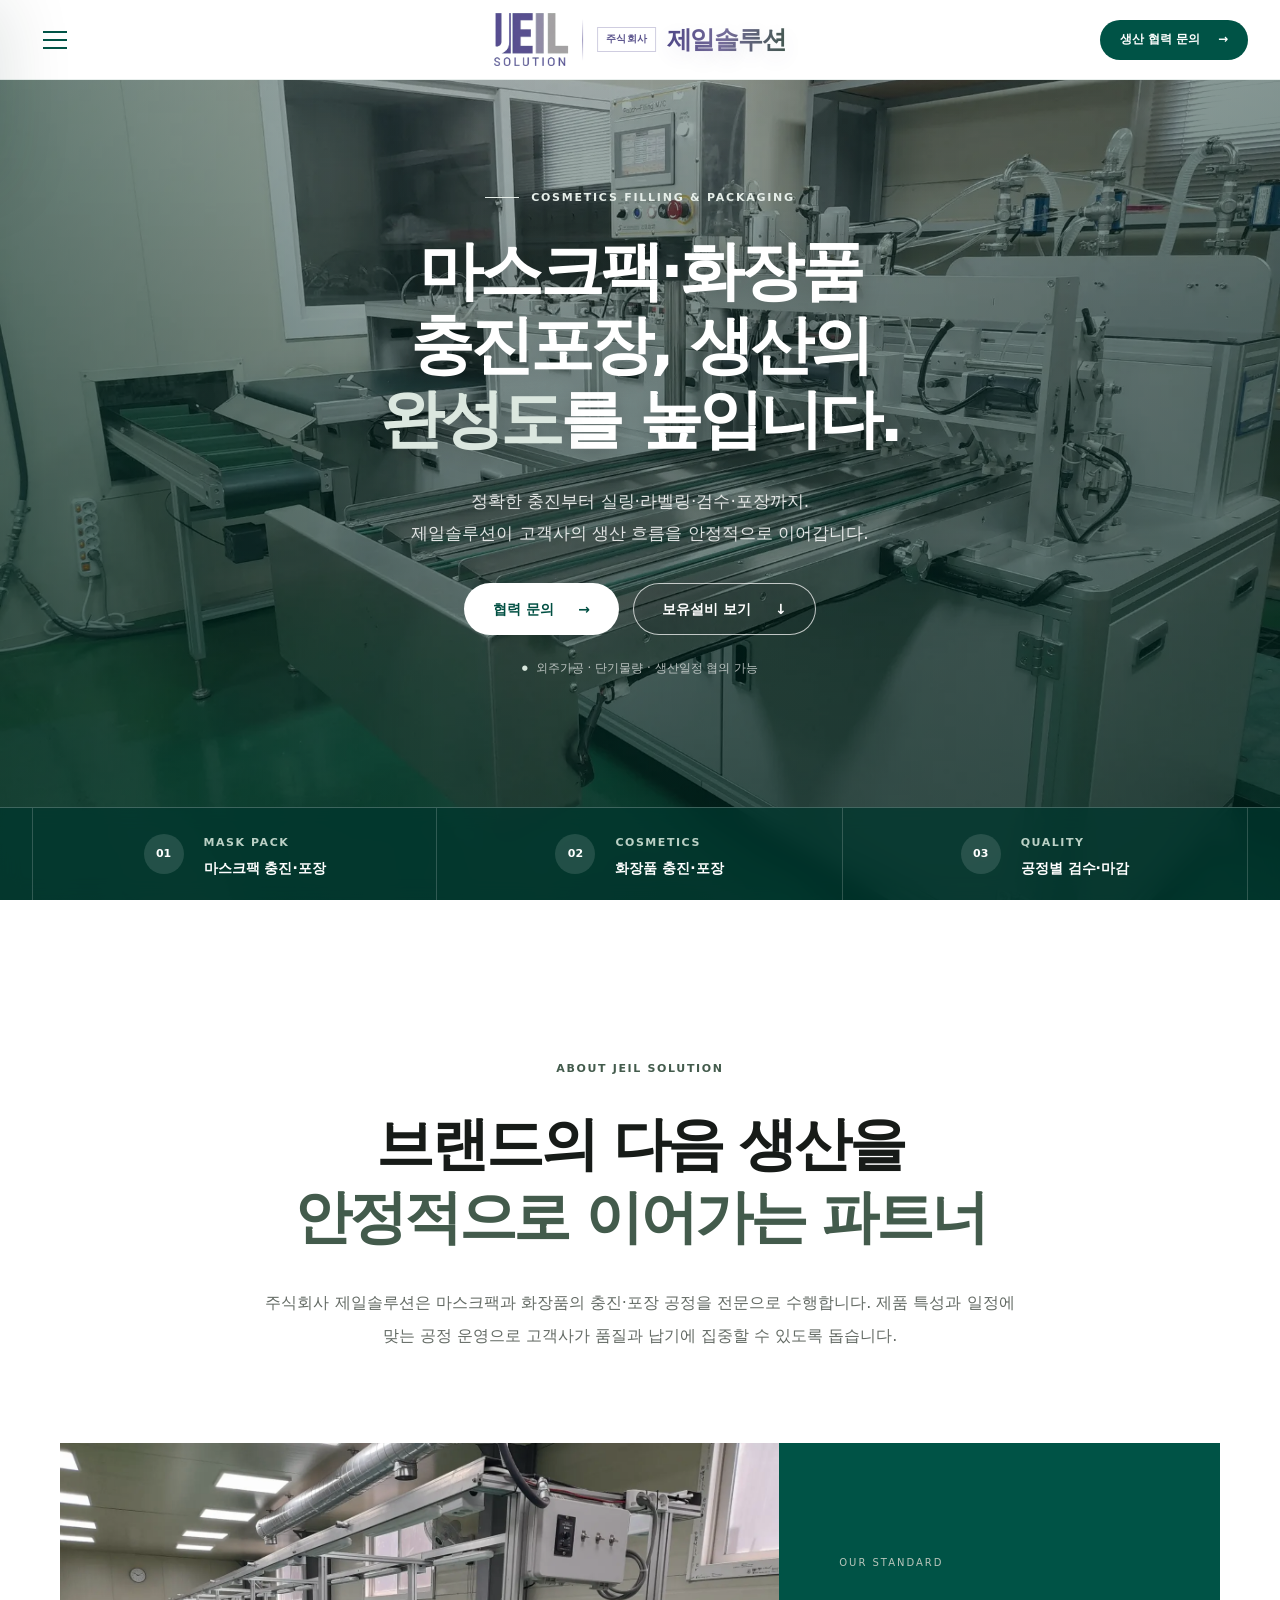
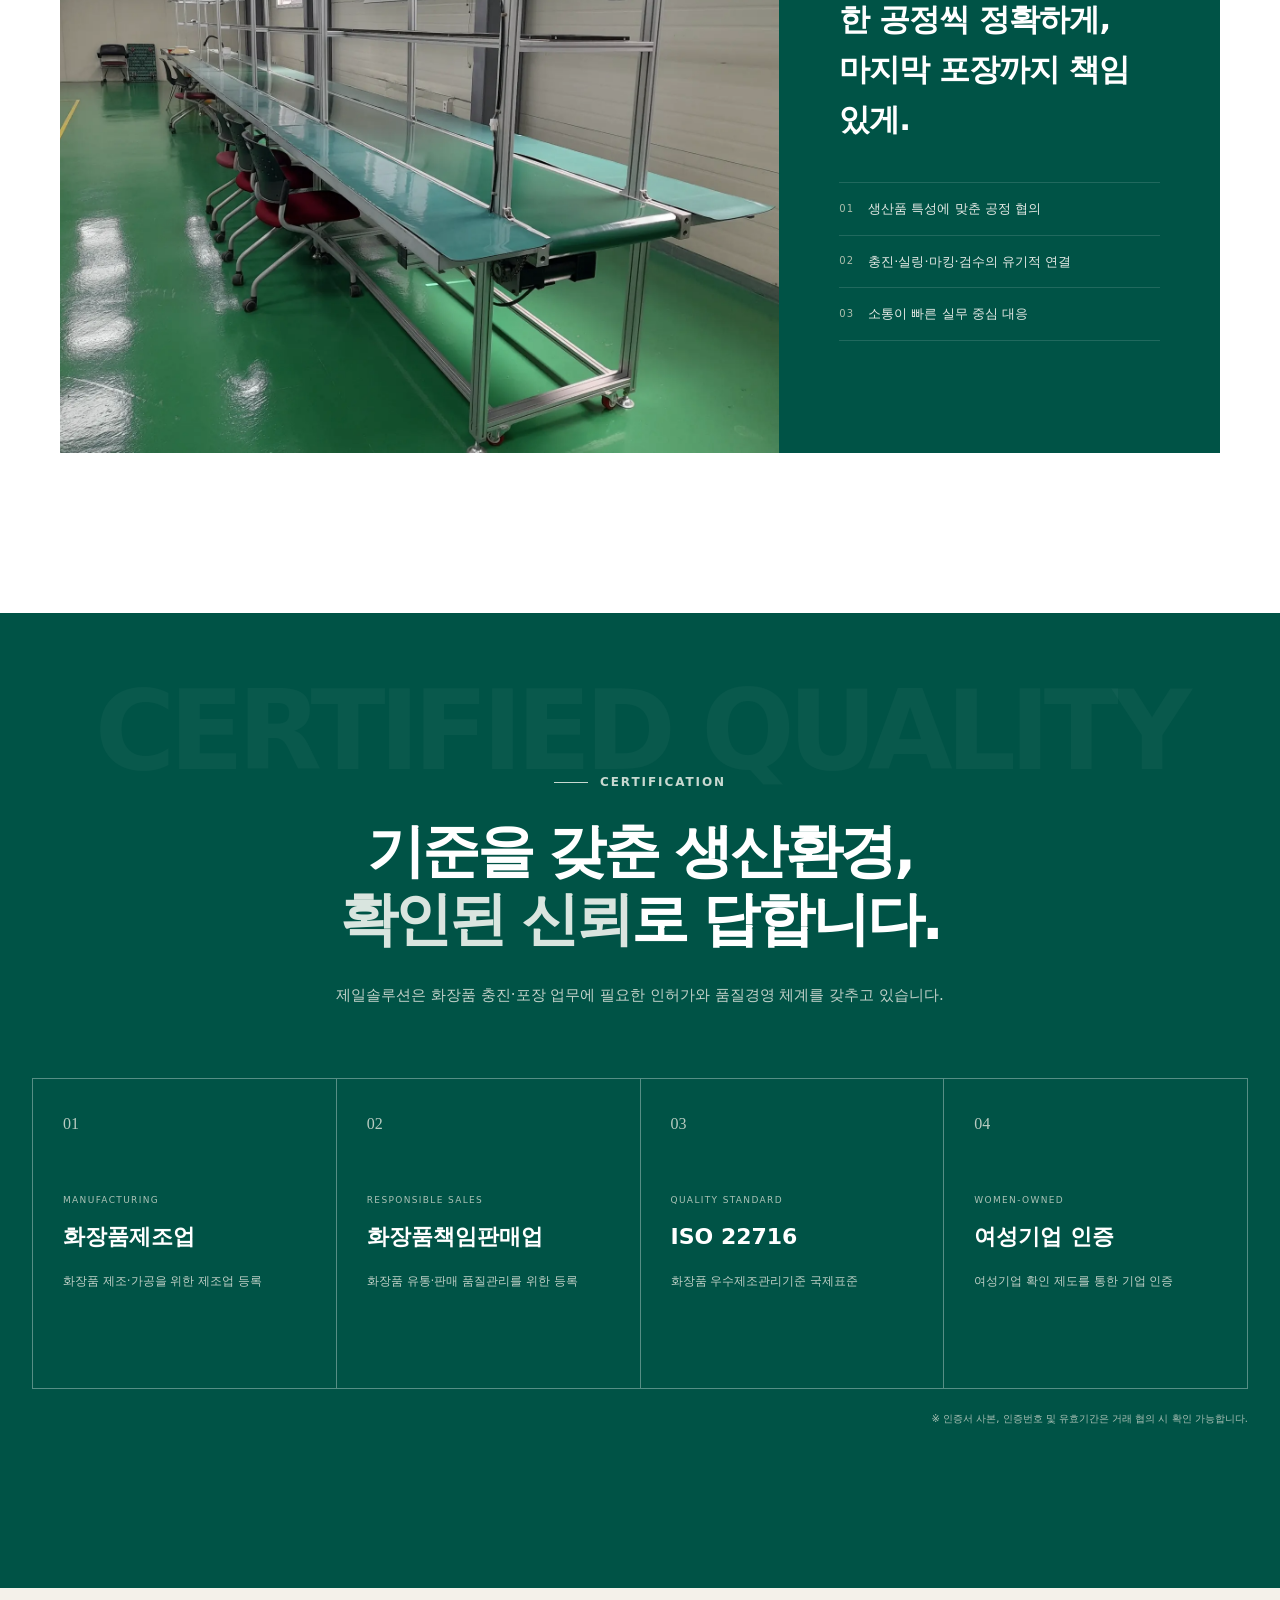
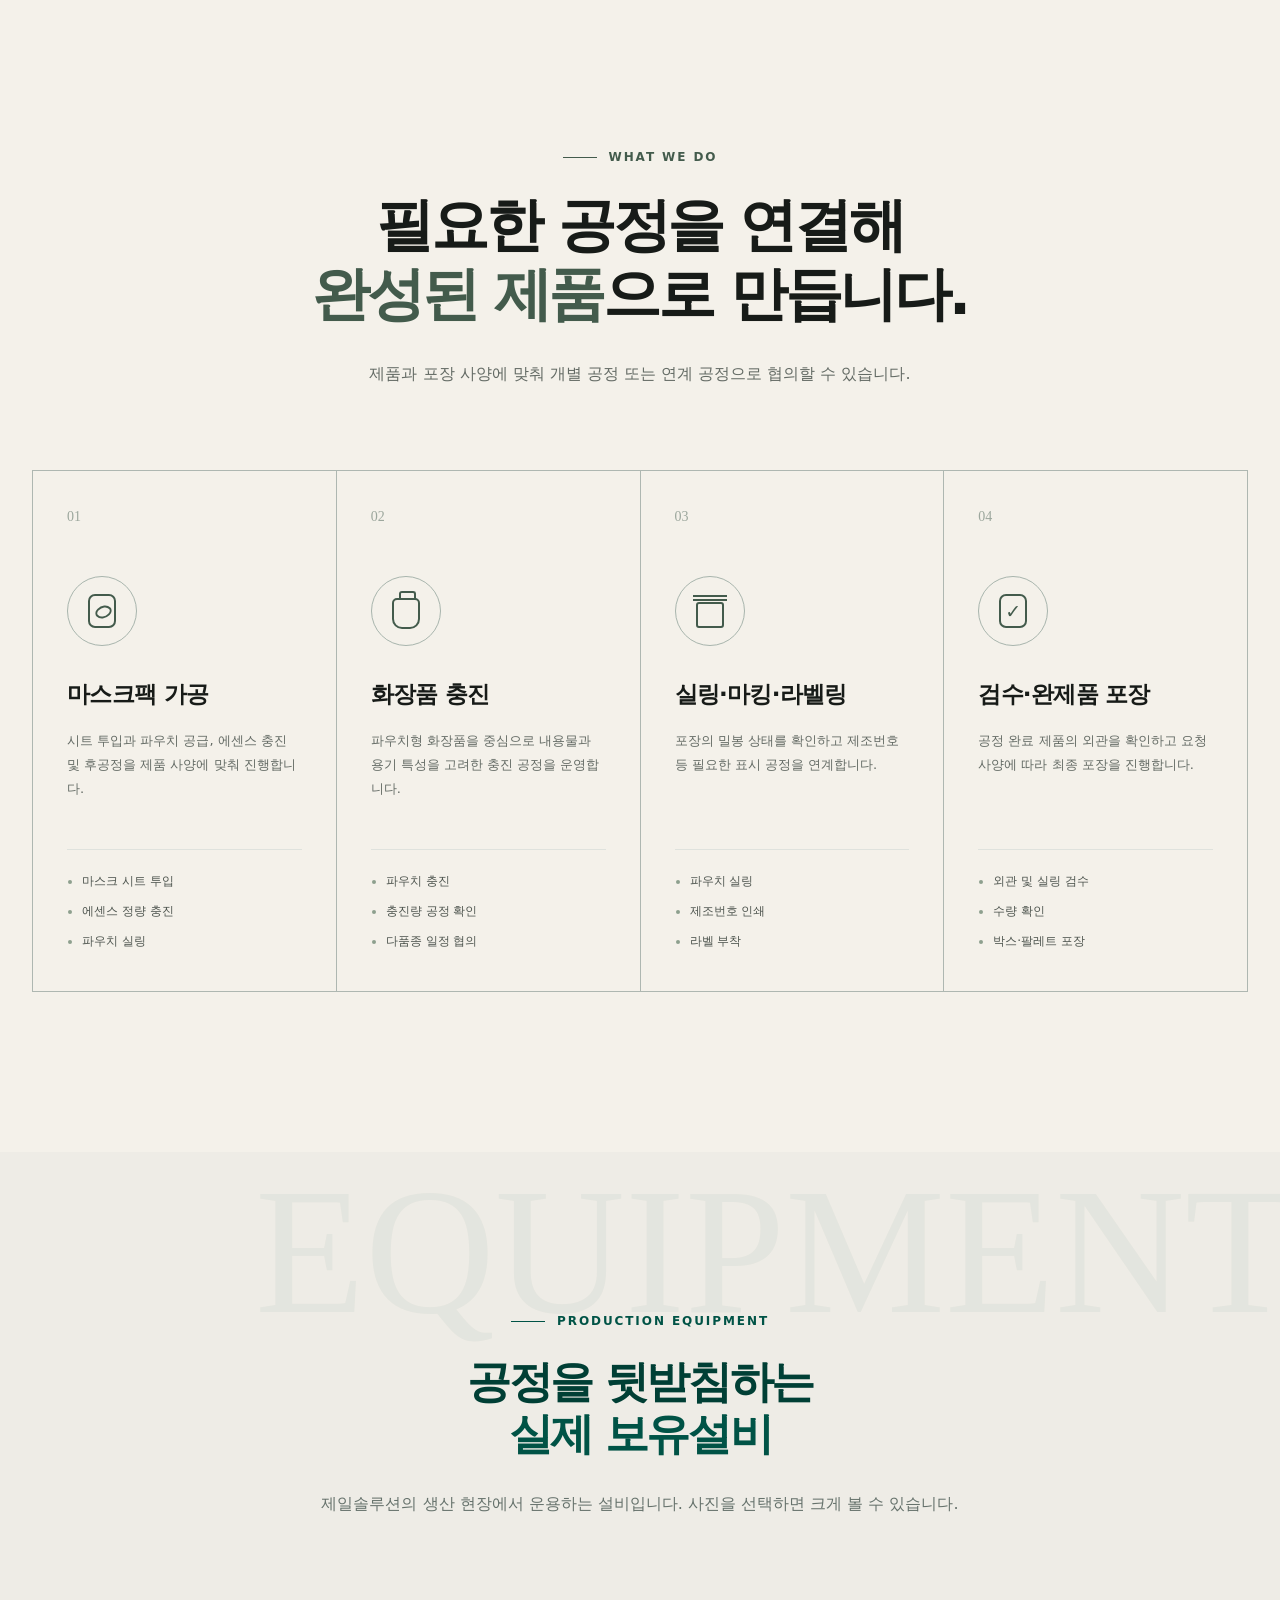
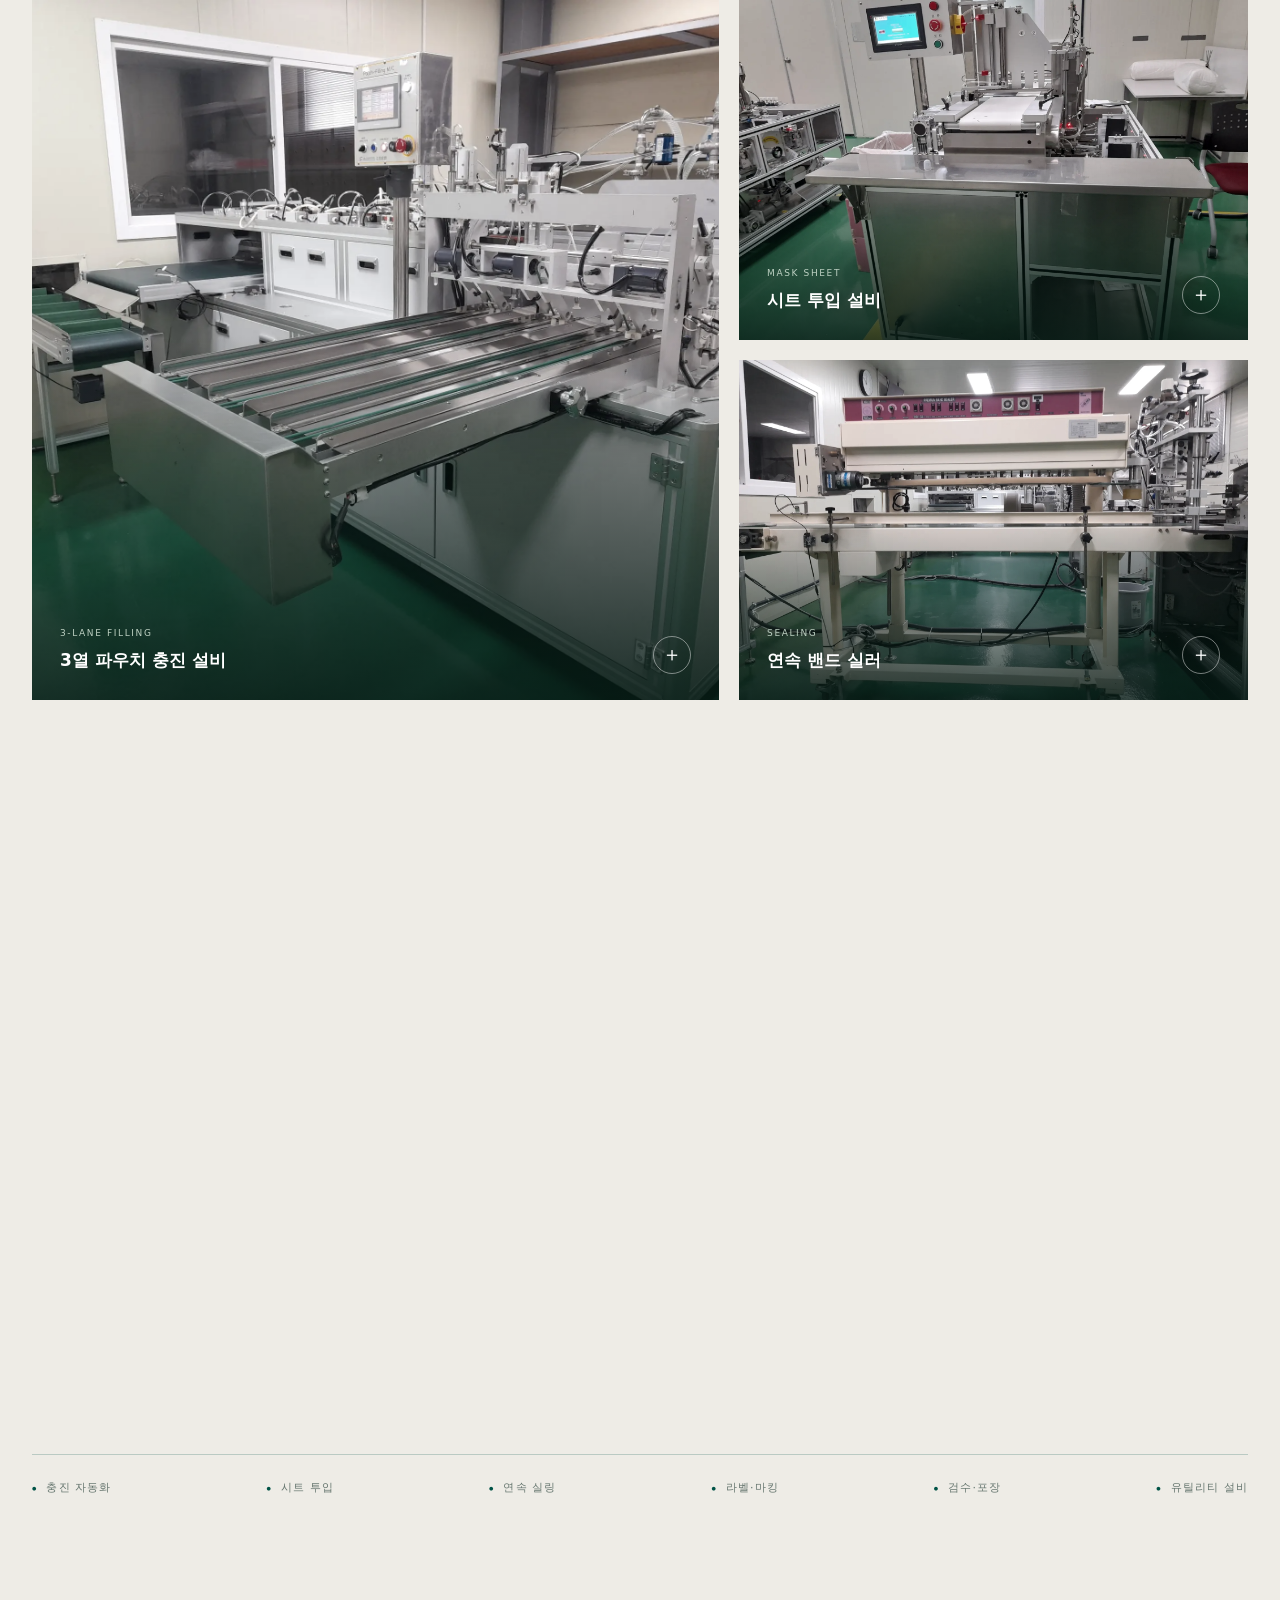
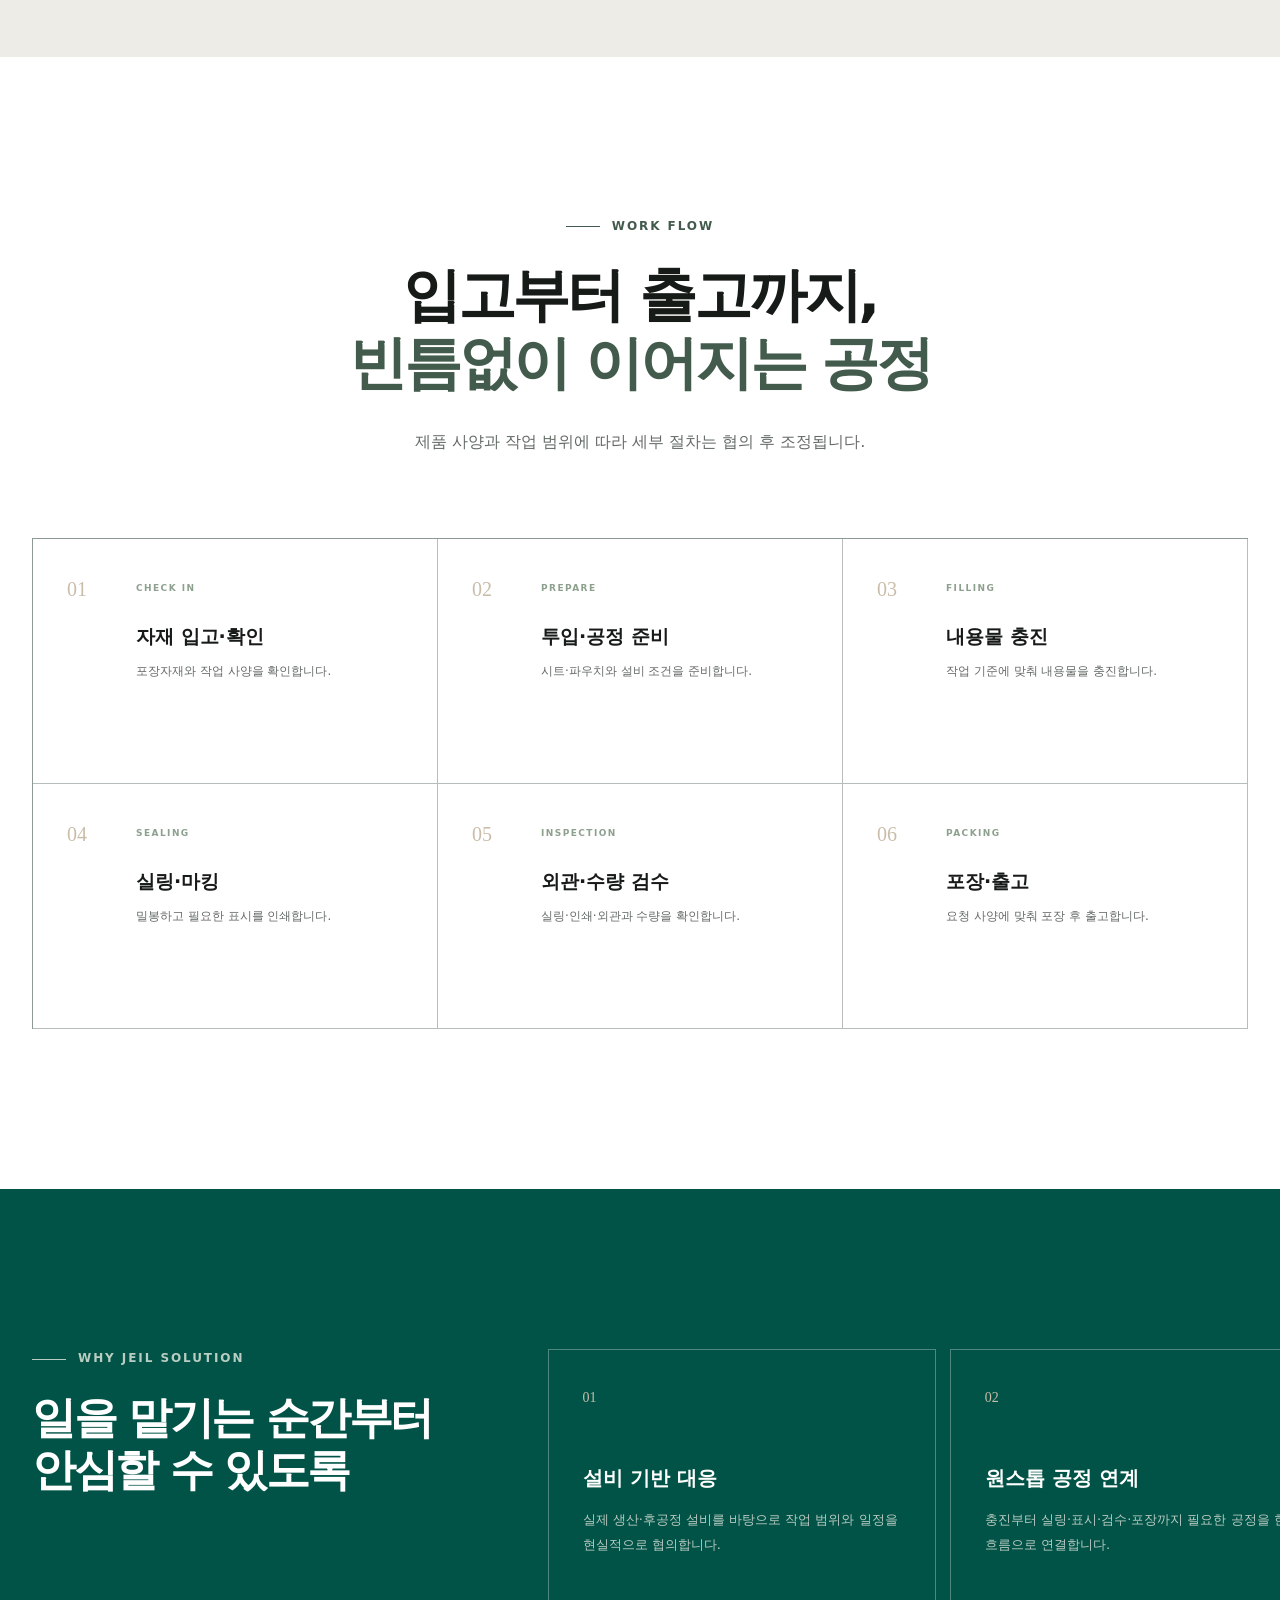
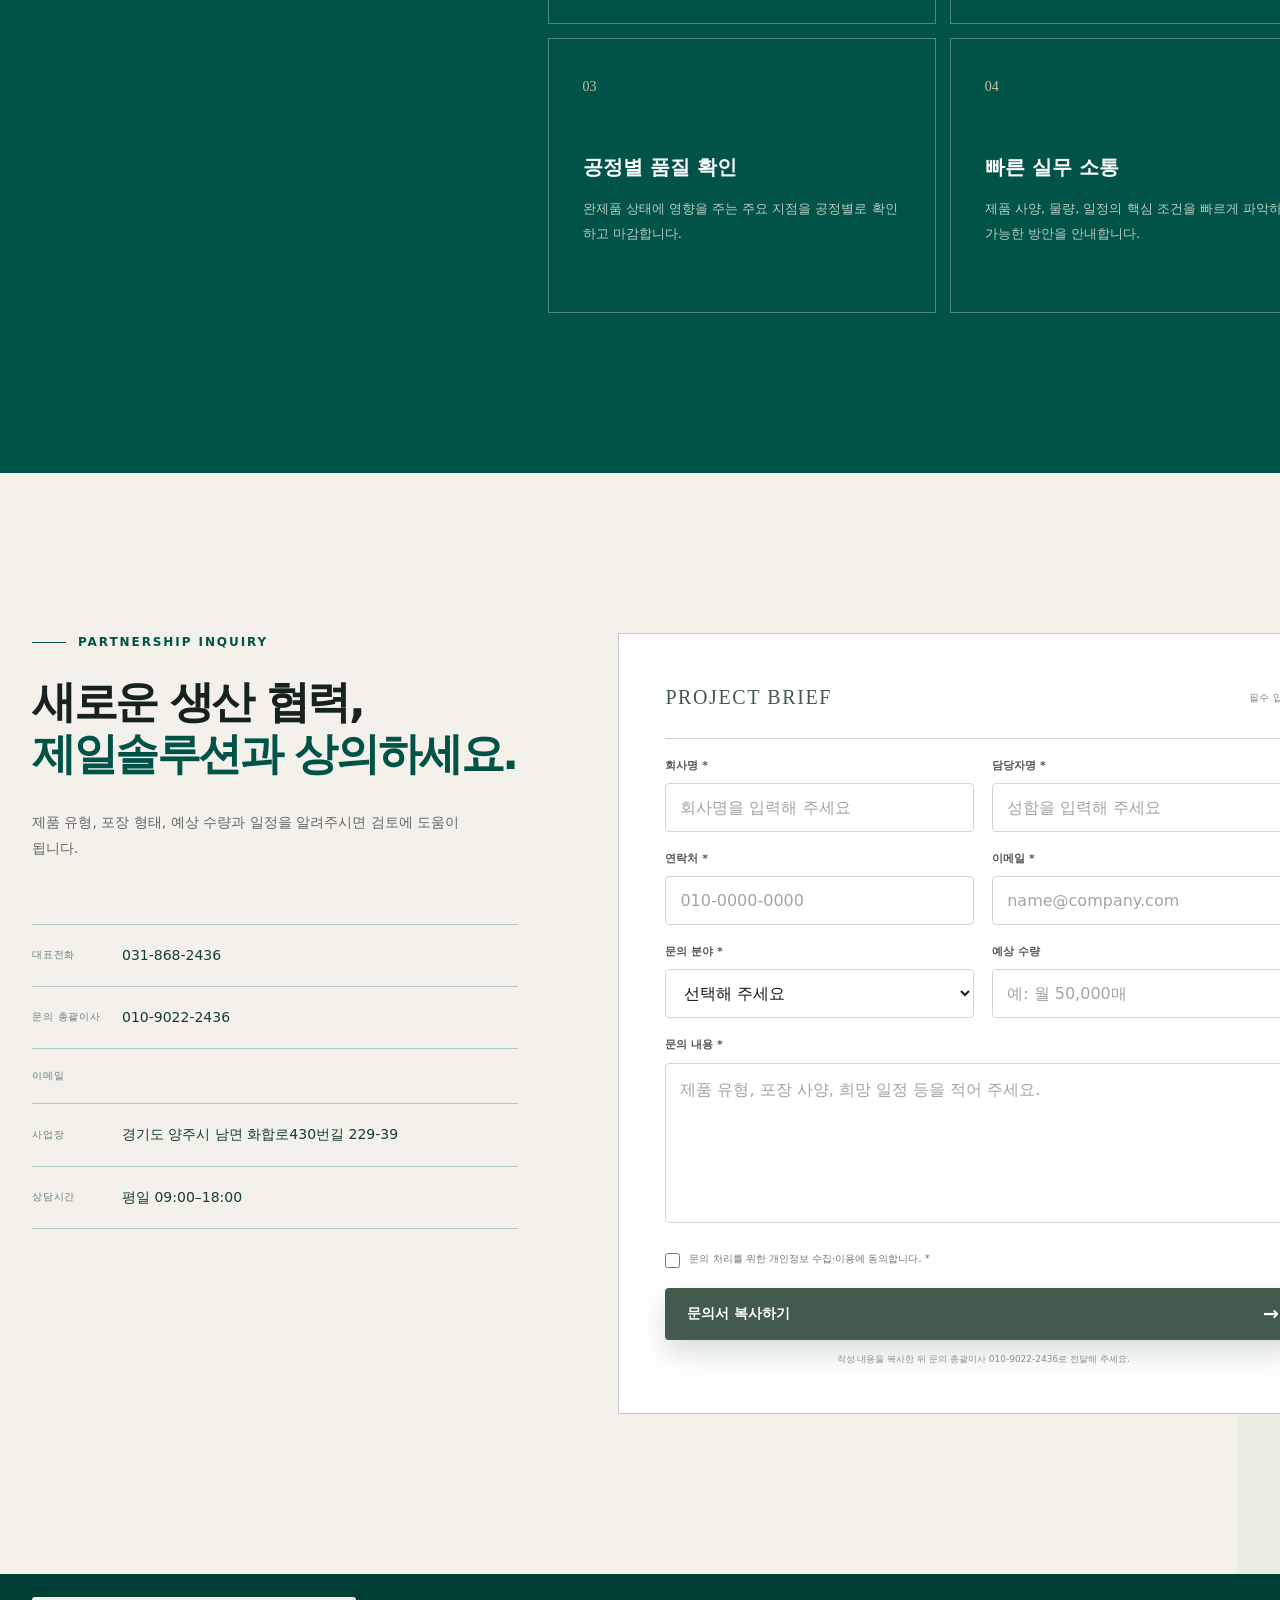
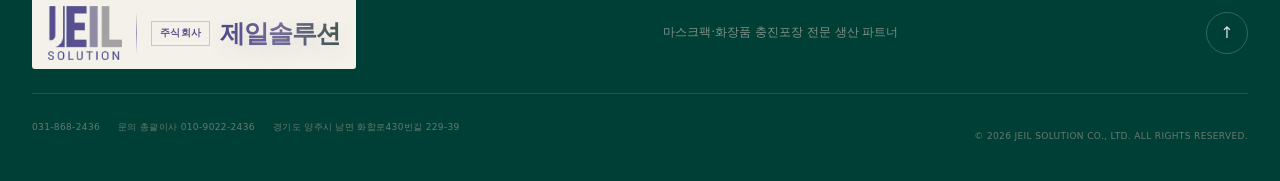
==== index.html @ 93a7a54a "Add files via upload" ====
<!DOCTYPE html>
<html lang="ko">
<head>
  <meta charset="utf-8">
  <meta name="description" content="주식회사 제일솔루션은 마스크팩 및 화장품 충진·실링·라벨링·검수·포장 공정을 전문으로 수행합니다.">
  <meta name="theme-color" content="#435b4c">
  <meta property="og:type" content="website">
  <meta property="og:title" content="주식회사 제일솔루션 | 마스크팩·화장품 충진포장">
  <meta property="og:description" content="정확한 충진부터 실링·라벨링·검수·포장까지. 생산의 완성도를 높이는 파트너.">
  <meta property="og:image" content="hero.webp">
  <link rel="icon" href="favicon.svg" type="image/svg+xml">
  <link rel="stylesheet" href="styles.css">
  <title>주식회사 제일솔루션 | 마스크팩·화장품 충진포장</title>
</head>
<body>
  <a class="skip-link" href="#main">본문 바로가기</a>

  <header class="site-header" id="top">
    <div class="header-inner shell">
      <button class="menu-toggle" type="button" aria-expanded="false" aria-controls="primary-nav">
        <span></span><span></span><span></span>
        <span class="sr-only">메뉴 열기</span>
      </button>
      <a class="brand" href="#top" aria-label="제일솔루션 홈">
        <img class="brand-logo" src="brand-logo-web.png" width="778" height="569" alt="JEIL SOLUTION">
        <span class="brand-divider" aria-hidden="true"></span>
        <span class="brand-company">
          <span class="brand-company-prefix">주식회사</span>
          <strong>제일솔루션</strong>
        </span>
      </a>

      <nav class="primary-nav" id="primary-nav" aria-label="주요 메뉴">
        <a href="#about">회사소개</a>
        <a href="#services">사업분야</a>
        <a href="#certifications">인증현황</a>
        <a href="#equipment">보유설비</a>
        <a href="#process">생산공정</a>
        <a href="#contact" class="nav-cta">협력 문의 <span aria-hidden="true">↗</span></a>
      </nav>
      <a class="header-cta" href="#contact">생산 협력 문의 <span aria-hidden="true">→</span></a>
    </div>
  </header>

  <main id="main">
    <section class="hero" aria-labelledby="hero-title">
      <div class="hero-grid shell">
        <div class="hero-copy reveal">
          <p class="eyebrow"><span></span>COSMETICS FILLING &amp; PACKAGING</p>
          <h1 id="hero-title">마스크팩·화장품<br>충진포장, 생산의<br><em>완성도</em>를 높입니다.</h1>
          <p class="hero-lead">정확한 충진부터 실링·라벨링·검수·포장까지.<br class="desktop-only"> 제일솔루션이 고객사의 생산 흐름을 안정적으로 이어갑니다.</p>
          <div class="hero-actions">
            <a class="button button-primary" href="#contact">협력 문의 <span aria-hidden="true">→</span></a>
            <a class="button button-ghost" href="#equipment">보유설비 보기 <span aria-hidden="true">↓</span></a>
          </div>
          <p class="hero-note"><span aria-hidden="true">●</span> 외주가공 · 단기물량 · 생산일정 협의 가능</p>
        </div>

        <div class="hero-visual reveal reveal-delay-1">
          <div class="hero-image-wrap">
            <img src="hero.webp" width="1800" height="1125" alt="제일솔루션 화장품 충진포장 자동화 설비" fetchpriority="high">
          </div>
          <div class="hero-badge">
            <span class="badge-seal">✓</span>
            <span><strong>ONE-STOP</strong><small>PRODUCTION</small></span>
          </div>
          <div class="hero-index" aria-hidden="true">01&nbsp;&nbsp;/&nbsp;&nbsp;05</div>
        </div>
      </div>

      <div class="capability-bar">
        <div class="shell capability-grid">
          <article><span>01</span><div><strong>MASK PACK</strong><p>마스크팩 충진·포장</p></div></article>
          <article><span>02</span><div><strong>COSMETICS</strong><p>화장품 충진·포장</p></div></article>
          <article><span>03</span><div><strong>QUALITY</strong><p>공정별 검수·마감</p></div></article>
        </div>
      </div>
    </section>

    <section class="section intro" id="about" aria-labelledby="about-title">
      <div class="shell intro-grid">
        <div class="section-kicker reveal">
          <span>01</span>
          <p>ABOUT JEIL SOLUTION</p>
        </div>
        <div class="intro-copy reveal reveal-delay-1">
          <h2 id="about-title">브랜드의 다음 생산을<br><em>안정적으로 이어가는 파트너</em></h2>
          <p class="section-lead">주식회사 제일솔루션은 마스크팩과 화장품의 충진·포장 공정을 전문으로 수행합니다. 제품 특성과 일정에 맞는 공정 운영으로 고객사가 품질과 납기에 집중할 수 있도록 돕습니다.</p>
        </div>
      </div>

      <div class="shell about-showcase reveal">
        <figure class="about-photo">
          <img src="line.webp" width="1800" height="1125" alt="제일솔루션 검수 및 포장 작업라인" loading="lazy">
        </figure>
        <div class="about-panel">
          <p class="mini-label">OUR STANDARD</p>
          <h3>한 공정씩 정확하게,<br>마지막 포장까지 책임 있게.</h3>
          <ul class="check-list">
            <li><span>01</span> 생산품 특성에 맞춘 공정 협의</li>
            <li><span>02</span> 충진·실링·마킹·검수의 유기적 연결</li>
            <li><span>03</span> 소통이 빠른 실무 중심 대응</li>
          </ul>
        </div>
      </div>
    </section>

    <section class="section certifications" id="certifications" aria-labelledby="certifications-title">
      <div class="shell certification-intro reveal">
        <p class="eyebrow"><span></span>CERTIFICATION</p>
        <h2 id="certifications-title">기준을 갖춘 생산환경,<br><em>확인된 신뢰</em>로 답합니다.</h2>
        <p>제일솔루션은 화장품 충진·포장 업무에 필요한 인허가와 품질경영 체계를 갖추고 있습니다.</p>
      </div>
      <div class="shell certification-grid">
        <article class="certification-card reveal"><span>01</span><small>MANUFACTURING</small><h3>화장품제조업</h3><p>화장품 제조·가공을 위한 제조업 등록</p></article>
        <article class="certification-card reveal reveal-delay-1"><span>02</span><small>RESPONSIBLE SALES</small><h3>화장품책임판매업</h3><p>화장품 유통·판매 품질관리를 위한 등록</p></article>
        <article class="certification-card reveal reveal-delay-2"><span>03</span><small>QUALITY STANDARD</small><h3>ISO 22716</h3><p>화장품 우수제조관리기준 국제표준</p></article>
        <article class="certification-card reveal reveal-delay-3"><span>04</span><small>WOMEN-OWNED</small><h3>여성기업 인증</h3><p>여성기업 확인 제도를 통한 기업 인증</p></article>
      </div>
      <p class="shell certification-note reveal">※ 인증서 사본, 인증번호 및 유효기간은 거래 협의 시 확인 가능합니다.</p>
    </section>

    <section class="section services" id="services" aria-labelledby="services-title">
      <div class="shell">
        <div class="section-head reveal">
          <div>
            <p class="eyebrow"><span></span>WHAT WE DO</p>
            <h2 id="services-title">필요한 공정을 연결해<br><em>완성된 제품</em>으로 만듭니다.</h2>
          </div>
          <p>제품과 포장 사양에 맞춰 개별 공정 또는 연계 공정으로 협의할 수 있습니다.</p>
        </div>

        <div class="service-grid">
          <article class="service-card reveal">
            <div class="card-number">01</div>
            <div class="service-icon" aria-hidden="true"><span class="drop"></span></div>
            <h3>마스크팩 가공</h3>
            <p>시트 투입과 파우치 공급, 에센스 충진 및 후공정을 제품 사양에 맞춰 진행합니다.</p>
            <ul><li>마스크 시트 투입</li><li>에센스 정량 충진</li><li>파우치 실링</li></ul>
          </article>
          <article class="service-card reveal reveal-delay-1">
            <div class="card-number">02</div>
            <div class="service-icon" aria-hidden="true"><span class="bottle"></span></div>
            <h3>화장품 충진</h3>
            <p>파우치형 화장품을 중심으로 내용물과 용기 특성을 고려한 충진 공정을 운영합니다.</p>
            <ul><li>파우치 충진</li><li>충진량 공정 확인</li><li>다품종 일정 협의</li></ul>
          </article>
          <article class="service-card reveal reveal-delay-2">
            <div class="card-number">03</div>
            <div class="service-icon" aria-hidden="true"><span class="seal"></span></div>
            <h3>실링·마킹·라벨링</h3>
            <p>포장의 밀봉 상태를 확인하고 제조번호 등 필요한 표시 공정을 연계합니다.</p>
            <ul><li>파우치 실링</li><li>제조번호 인쇄</li><li>라벨 부착</li></ul>
          </article>
          <article class="service-card reveal reveal-delay-3">
            <div class="card-number">04</div>
            <div class="service-icon" aria-hidden="true"><span class="check"></span></div>
            <h3>검수·완제품 포장</h3>
            <p>공정 완료 제품의 외관을 확인하고 요청 사양에 따라 최종 포장을 진행합니다.</p>
            <ul><li>외관 및 실링 검수</li><li>수량 확인</li><li>박스·팔레트 포장</li></ul>
          </article>
        </div>
      </div>
    </section>

    <section class="section equipment" id="equipment" aria-labelledby="equipment-title">
      <div class="shell">
        <div class="section-head light reveal">
          <div>
            <p class="eyebrow"><span></span>PRODUCTION EQUIPMENT</p>
            <h2 id="equipment-title">공정을 뒷받침하는<br><em>실제 보유설비</em></h2>
          </div>
          <p>제일솔루션의 생산 현장에서 운용하는 설비입니다. 사진을 선택하면 크게 볼 수 있습니다.</p>
        </div>

        <div class="equipment-grid">
          <button class="equipment-card featured reveal" type="button" data-image="three-row-filling.webp" data-title="3열 파우치 충진 설비">
            <img src="three-row-filling.webp" alt="제일솔루션 3열 파우치 충진 설비" loading="lazy">
            <span><small>3-LANE FILLING</small><strong>3열 파우치 충진 설비</strong><i aria-hidden="true">＋</i></span>
          </button>
          <button class="equipment-card reveal reveal-delay-1" type="button" data-image="insertion.webp" data-title="마스크 시트 투입 설비">
            <img src="insertion.webp" alt="마스크 시트 투입 설비" loading="lazy">
            <span><small>MASK SHEET</small><strong>시트 투입 설비</strong><i aria-hidden="true">＋</i></span>
          </button>
          <button class="equipment-card reveal" type="button" data-image="sealing.webp" data-title="연속 밴드 실러">
            <img src="sealing.webp" alt="파우치 연속 밴드 실러" loading="lazy">
            <span><small>SEALING</small><strong>연속 밴드 실러</strong><i aria-hidden="true">＋</i></span>
          </button>
          <button class="equipment-card reveal reveal-delay-1" type="button" data-image="marking.webp" data-title="제조번호 마킹 설비">
            <img src="marking.webp" alt="제조번호 마킹 설비" loading="lazy">
            <span><small>MARKING</small><strong>제조번호 마킹 설비</strong><i aria-hidden="true">＋</i></span>
          </button>
          <button class="equipment-card reveal reveal-delay-1" type="button" data-image="auto-wrapper.webp" data-title="자동 랩핑기">
            <img src="auto-wrapper.webp" alt="제일솔루션 자동 랩핑기" loading="lazy">
            <span><small>AUTO WRAPPING</small><strong>자동 랩핑기</strong><i aria-hidden="true">＋</i></span>
          </button>
          <button class="equipment-card wide reveal" type="button" data-image="packing.webp" data-title="검수·포장 작업라인">
            <img src="packing.webp" alt="검수 및 포장 작업라인" loading="lazy">
            <span><small>INSPECTION &amp; PACKING</small><strong>검수·포장 작업라인</strong><i aria-hidden="true">＋</i></span>
          </button>
        </div>

        <div class="utility-list reveal">
          <span>충진 자동화</span><span>시트 투입</span><span>연속 실링</span><span>라벨·마킹</span><span>검수·포장</span><span>유틸리티 설비</span>
        </div>
      </div>
    </section>

    <section class="section process" id="process" aria-labelledby="process-title">
      <div class="shell">
        <div class="process-heading reveal">
          <div>
            <p class="eyebrow"><span></span>WORK FLOW</p>
            <h2 id="process-title">입고부터 출고까지,<br><em>빈틈없이 이어지는 공정</em></h2>
          </div>
          <p>제품 사양과 작업 범위에 따라 세부 절차는 협의 후 조정됩니다.</p>
        </div>

        <ol class="process-list">
          <li class="reveal"><span>01</span><div><small>CHECK IN</small><strong>자재 입고·확인</strong><p>포장자재와 작업 사양을 확인합니다.</p></div></li>
          <li class="reveal reveal-delay-1"><span>02</span><div><small>PREPARE</small><strong>투입·공정 준비</strong><p>시트·파우치와 설비 조건을 준비합니다.</p></div></li>
          <li class="reveal reveal-delay-2"><span>03</span><div><small>FILLING</small><strong>내용물 충진</strong><p>작업 기준에 맞춰 내용물을 충진합니다.</p></div></li>
          <li class="reveal"><span>04</span><div><small>SEALING</small><strong>실링·마킹</strong><p>밀봉하고 필요한 표시를 인쇄합니다.</p></div></li>
          <li class="reveal reveal-delay-1"><span>05</span><div><small>INSPECTION</small><strong>외관·수량 검수</strong><p>실링·인쇄·외관과 수량을 확인합니다.</p></div></li>
          <li class="reveal reveal-delay-2"><span>06</span><div><small>PACKING</small><strong>포장·출고</strong><p>요청 사양에 맞춰 포장 후 출고합니다.</p></div></li>
        </ol>
      </div>
    </section>

    <section class="section promise" aria-labelledby="promise-title">
      <div class="shell promise-grid">
        <div class="promise-title reveal">
          <p class="eyebrow"><span></span>WHY JEIL SOLUTION</p>
          <h2 id="promise-title">일을 맡기는 순간부터<br><em>안심할 수 있도록</em></h2>
        </div>
        <div class="promise-cards">
          <article class="reveal"><span>01</span><h3>설비 기반 대응</h3><p>실제 생산·후공정 설비를 바탕으로 작업 범위와 일정을 현실적으로 협의합니다.</p></article>
          <article class="reveal reveal-delay-1"><span>02</span><h3>원스톱 공정 연계</h3><p>충진부터 실링·표시·검수·포장까지 필요한 공정을 한 흐름으로 연결합니다.</p></article>
          <article class="reveal reveal-delay-2"><span>03</span><h3>공정별 품질 확인</h3><p>완제품 상태에 영향을 주는 주요 지점을 공정별로 확인하고 마감합니다.</p></article>
          <article class="reveal reveal-delay-3"><span>04</span><h3>빠른 실무 소통</h3><p>제품 사양, 물량, 일정의 핵심 조건을 빠르게 파악하고 가능한 방안을 안내합니다.</p></article>
        </div>
      </div>
    </section>

    <section class="section contact" id="contact" aria-labelledby="contact-title">
      <div class="shell contact-grid">
        <div class="contact-copy reveal">
          <p class="eyebrow"><span></span>PARTNERSHIP INQUIRY</p>
          <h2 id="contact-title">새로운 생산 협력,<br><em>제일솔루션과 상의하세요.</em></h2>
          <p>제품 유형, 포장 형태, 예상 수량과 일정을 알려주시면 검토에 도움이 됩니다.</p>

          <div class="contact-details" role="group" aria-label="회사 연락처">
            <div class="contact-detail" data-contact-row="phone" hidden><small>대표전화</small><a data-company-phone href="#"></a></div>
            <div class="contact-detail" data-contact-row="mobile" hidden><small data-contact-title>문의 총괄이사</small><a data-company-mobile href="#"></a></div>
            <div class="contact-detail" data-contact-row="email" hidden><small>이메일</small><a data-company-email href="#"></a></div>
            <div class="contact-detail" data-contact-row="address" hidden><small>사업장</small><p data-company-address></p></div>
            <div class="contact-detail"><small>상담시간</small><p data-company-hours>평일 09:00–18:00</p></div>
          </div>
        </div>

        <form class="inquiry-form reveal reveal-delay-1" id="inquiry-form" novalidate>
          <div class="form-top"><span>PROJECT BRIEF</span><p>필수 입력 <b>*</b></p></div>
          <div class="form-row two-cols">
            <label><span>회사명 *</span><input type="text" name="company" autocomplete="organization" required placeholder="회사명을 입력해 주세요"></label>
            <label><span>담당자명 *</span><input type="text" name="name" autocomplete="name" required placeholder="성함을 입력해 주세요"></label>
          </div>
          <div class="form-row two-cols">
            <label><span>연락처 *</span><input type="tel" name="phone" autocomplete="tel" required placeholder="010-0000-0000"></label>
            <label><span>이메일 *</span><input type="email" name="email" autocomplete="email" required placeholder="name@company.com"></label>
          </div>
          <div class="form-row two-cols">
            <label><span>문의 분야 *</span>
              <select name="service" required>
                <option value="">선택해 주세요</option>
                <option>마스크팩 충진·포장</option>
                <option>화장품 충진·포장</option>
                <option>실링·라벨링·마킹</option>
                <option>검수·완제품 포장</option>
                <option>기타 외주가공</option>
              </select>
            </label>
            <label><span>예상 수량</span><input type="text" name="quantity" placeholder="예: 월 50,000매"></label>
          </div>
          <div class="form-row">
            <label><span>문의 내용 *</span><textarea name="message" rows="5" required placeholder="제품 유형, 포장 사양, 희망 일정 등을 적어 주세요."></textarea></label>
          </div>
          <label class="privacy-check"><input type="checkbox" name="privacy" required><span>문의 처리를 위한 개인정보 수집·이용에 동의합니다. *</span></label>
          <button class="button button-primary form-submit" type="submit"><span data-submit-label>문의서 만들기</span><i aria-hidden="true">→</i></button>
          <p class="form-note" data-form-note>담당 이메일을 설정하면 이메일 문의 기능이 자동으로 활성화됩니다.</p>
        </form>
      </div>
    </section>
  </main>

  <footer class="site-footer">
    <div class="shell footer-top">
      <a class="brand brand-footer" href="#top">
        <img class="brand-logo" src="brand-logo-web.png" width="778" height="569" alt="JEIL SOLUTION">
        <span class="brand-divider" aria-hidden="true"></span>
        <span class="brand-company">
          <span class="brand-company-prefix">주식회사</span>
          <strong>제일솔루션</strong>
        </span>
      </a>
      <p>마스크팩·화장품 충진포장 전문 생산 파트너</p>
      <a class="to-top" href="#top" aria-label="맨 위로 이동">↑</a>
    </div>
    <div class="shell footer-bottom">
      <div class="footer-info">
        <span data-footer-phone hidden></span>
        <span data-footer-mobile hidden></span>
        <span data-footer-email hidden></span>
        <span data-footer-address hidden></span>
      </div>
      <p>© <span id="year"></span> JEIL SOLUTION CO., LTD. ALL RIGHTS RESERVED.</p>
    </div>
  </footer>

  <dialog class="lightbox" id="equipment-lightbox" aria-label="설비 이미지 확대 보기">
    <button class="lightbox-close" type="button" aria-label="닫기">×</button>
    <img src="hero.webp" alt="설비 이미지">
    <p></p>
  </dialog>

  <div class="toast" id="toast" role="status" aria-live="polite"></div>

  <script src="company-config.js"></script>
  <script src="script.js"></script>
</body>
</html>
---- styles.css ----
@font-face{font-family:"Noto Sans KR";src:url("assets/fonts/noto-sans-kr-korean-400-normal.woff2") format("woff2");font-weight:400;font-display:swap}
@font-face{font-family:"Noto Sans KR";src:url("assets/fonts/noto-sans-kr-korean-500-normal.woff2") format("woff2");font-weight:500;font-display:swap}
@font-face{font-family:"Noto Sans KR";src:url("assets/fonts/noto-sans-kr-korean-600-normal.woff2") format("woff2");font-weight:600;font-display:swap}
@font-face{font-family:"Noto Sans KR";src:url("assets/fonts/noto-sans-kr-korean-700-normal.woff2") format("woff2");font-weight:700;font-display:swap}
@font-face{font-family:"Noto Sans KR";src:url("assets/fonts/noto-sans-kr-korean-800-normal.woff2") format("woff2");font-weight:800;font-display:swap}

:root{
  --forest:#435b4c;
  --forest-deep:#173e32;
  --forest-dark:#0d2c24;
  --sage:#8da08e;
  --sage-pale:#dfe6dc;
  --cream:#f5f1e9;
  --ivory:#fbfaf6;
  --paper:#ffffff;
  --ink:#171b18;
  --muted:#646b65;
  --sand:#c9bdaa;
  --line:#d9ddd7;
  --max:1240px;
  --radius:28px;
  --shadow:0 22px 70px rgba(22,47,37,.12);
}

*{box-sizing:border-box}
html{min-width:1180px;scroll-behavior:smooth;scroll-padding-top:86px}
body{min-width:1180px;margin:0;background:var(--ivory);color:var(--ink);font-family:"Noto Sans KR",system-ui,sans-serif;line-height:1.65;-webkit-font-smoothing:antialiased;overflow-x:hidden}
body.menu-open,body.dialog-open{overflow:hidden}
button,input,select,textarea{font:inherit}
button,a{-webkit-tap-highlight-color:transparent}
a{color:inherit;text-decoration:none}
img{display:block;max-width:100%}
em{font-style:normal;color:var(--forest)}
.shell{width:min(var(--max),calc(100% - 64px));margin:0 auto}
.sr-only{position:absolute;width:1px;height:1px;padding:0;margin:-1px;overflow:hidden;clip:rect(0,0,0,0);white-space:nowrap;border:0}
.skip-link{position:fixed;z-index:999;left:20px;top:-80px;background:var(--forest-deep);color:white;padding:12px 18px;border-radius:8px;transition:.2s}
.skip-link:focus{top:16px}

.site-header{height:86px;position:sticky;top:0;z-index:100;background:rgba(251,250,246,.92);backdrop-filter:blur(15px);border-bottom:1px solid rgba(23,62,50,.1)}
.header-inner{height:100%;display:flex;align-items:center;justify-content:space-between}
.brand{display:inline-flex;align-items:center;gap:14px;min-width:220px}
.brand-logo{display:block;width:auto;height:58px;object-fit:contain}
.brand-divider{display:block;width:1px;height:42px;background:linear-gradient(180deg,transparent,rgba(84,75,143,.58),transparent)}
.brand-company{display:flex;align-items:center;gap:10px;white-space:nowrap}
.brand-company-prefix{display:inline-flex;align-items:center;justify-content:center;height:25px;padding:0 8px;border:1px solid rgba(84,75,143,.28);color:#5b548d;font-size:10px;font-weight:700;letter-spacing:.04em}
.brand-company strong{font-size:25px;font-weight:800;letter-spacing:-.045em;line-height:1;background:linear-gradient(100deg,#4f4787 0%,#776f9b 48%,#43584f 100%);-webkit-background-clip:text;background-clip:text;color:transparent;text-shadow:0 7px 20px rgba(78,69,132,.1)}
.brand-mark{display:grid;place-items:center;width:38px;height:38px;border-radius:12px 12px 12px 4px;background:var(--forest);color:var(--cream);font-family:Georgia,serif;font-size:25px;font-weight:700;line-height:1}
.brand-copy{display:flex;flex-direction:column;line-height:1.15}
.brand-copy strong{font-family:Georgia,"Times New Roman",serif;font-size:20px;letter-spacing:.05em;color:var(--forest-deep)}
.brand-copy small{margin-top:5px;color:#7a7f7b;font-size:11px;letter-spacing:.08em}
.primary-nav{display:flex;align-items:center;gap:40px;font-size:14px;font-weight:600}
.primary-nav>a{position:relative;padding:10px 0}
.primary-nav>a:not(.nav-cta)::after{content:"";position:absolute;left:0;right:100%;bottom:2px;height:2px;background:var(--forest);transition:right .25s ease}
.primary-nav>a:not(.nav-cta):hover::after,.primary-nav>a:not(.nav-cta):focus-visible::after{right:0}
.nav-cta{padding:12px 21px!important;border:1px solid var(--forest);border-radius:999px;transition:.25s ease}
.nav-cta:hover,.nav-cta:focus-visible{background:var(--forest);color:white;transform:translateY(-2px)}
.nav-cta span{margin-left:10px}
.hero{background:linear-gradient(120deg,#fbfaf6 0%,#f4f0e7 100%);position:relative;overflow:hidden}
.hero::before{content:"";position:absolute;width:560px;height:560px;border-radius:50%;border:1px solid rgba(67,91,76,.09);left:-330px;top:-130px;box-shadow:0 0 0 80px rgba(67,91,76,.025),0 0 0 170px rgba(67,91,76,.02)}
.hero-grid{min-height:680px;display:grid;grid-template-columns:44% 56%;align-items:center;padding-top:54px;padding-bottom:54px;position:relative}
.hero-copy{padding-right:48px;position:relative;z-index:2}
.eyebrow{display:flex;align-items:center;gap:12px;margin:0 0 24px;color:var(--forest);font-size:12px;font-weight:700;letter-spacing:.16em}
.eyebrow span{width:34px;height:1px;background:currentColor}
.hero h1,.section h2{margin:0;letter-spacing:-.055em;line-height:1.18;font-size:clamp(43px,4vw,66px);font-weight:800}
.hero h1 em{position:relative}
.hero h1 em::after{content:"";position:absolute;left:0;right:0;bottom:1px;height:8px;background:rgba(141,160,142,.28);z-index:-1}
.hero-lead{margin:28px 0 0;color:#4f5650;font-size:17px;line-height:1.9}
.hero-actions{display:flex;gap:14px;margin-top:34px}
.button{min-height:52px;display:inline-flex;align-items:center;justify-content:center;gap:24px;padding:0 28px;border-radius:999px;font-size:14px;font-weight:700;border:1px solid transparent;cursor:pointer;transition:transform .25s,box-shadow .25s,background .25s,color .25s}
.button:hover,.button:focus-visible{transform:translateY(-2px)}
.button-primary{background:var(--forest);color:white;box-shadow:0 13px 28px rgba(67,91,76,.2)}
.button-primary:hover,.button-primary:focus-visible{background:var(--forest-deep);box-shadow:0 16px 32px rgba(23,62,50,.26)}
.button-ghost{border-color:var(--forest);color:var(--forest);background:transparent}
.button-ghost:hover,.button-ghost:focus-visible{background:white}
.hero-note{display:flex;align-items:center;gap:8px;margin:24px 0 0;font-size:12px;color:#798079}
.hero-note span{font-size:7px;color:var(--sage)}
.hero-visual{position:relative;height:560px}
.hero-image-wrap{height:100%;overflow:hidden;border-radius:72px 20px 72px 20px;box-shadow:var(--shadow);position:relative;background:#e7e8e4}
.hero-image-wrap::after{content:"";position:absolute;inset:0;background:linear-gradient(135deg,rgba(255,255,255,.09),transparent 40%,rgba(5,33,25,.12))}
.hero-image-wrap img{width:100%;height:100%;object-fit:cover;object-position:51% center;transition:transform 1s cubic-bezier(.2,.8,.2,1)}
.hero-visual:hover .hero-image-wrap img{transform:scale(1.025)}
.hero-badge{position:absolute;right:28px;bottom:28px;display:flex;align-items:center;gap:12px;background:rgba(251,250,246,.95);border:1px solid rgba(67,91,76,.12);box-shadow:0 12px 34px rgba(10,36,27,.15);padding:18px 22px;border-radius:19px}
.hero-badge .badge-seal{display:grid;place-items:center;width:42px;height:42px;border:1px solid var(--sage);border-radius:50%;background:var(--sage-pale);font-weight:800;color:var(--forest)}
.hero-badge span:last-child{display:flex;flex-direction:column;line-height:1.2}
.hero-badge strong{font-size:13px;color:var(--forest-deep)}
.hero-badge small{font-size:10px;letter-spacing:.11em;margin-top:5px;color:#727973}
.hero-index{position:absolute;left:-18px;bottom:20px;transform:rotate(-90deg);font-size:10px;letter-spacing:.12em;color:rgba(255,255,255,.75)}
.capability-bar{border-top:1px solid rgba(67,91,76,.13);background:rgba(255,255,255,.38)}
.capability-grid{display:grid;grid-template-columns:repeat(3,1fr)}
.capability-grid article{display:flex;align-items:center;justify-content:center;gap:20px;min-height:112px;border-right:1px solid rgba(67,91,76,.13)}
.capability-grid article:first-child{border-left:1px solid rgba(67,91,76,.13)}
.capability-grid article>span{display:grid;place-items:center;width:40px;height:40px;border-radius:50%;background:var(--sage-pale);font-size:11px;color:var(--forest);font-weight:700}
.capability-grid strong{font-size:11px;letter-spacing:.14em;color:var(--forest)}
.capability-grid p{margin:2px 0 0;font-size:14px;font-weight:600}

.section{padding:140px 0}
.intro{background:white}
.intro-grid{display:grid;grid-template-columns:30% 70%;align-items:start;margin-bottom:72px}
.section-kicker{display:flex;align-items:center;gap:18px;padding-top:9px}
.section-kicker span{font-family:Georgia,serif;color:var(--sand);font-size:20px}
.section-kicker p{margin:0;color:var(--forest);font-weight:700;font-size:11px;letter-spacing:.15em}
.intro-copy{display:grid;grid-template-columns:1.1fr .9fr;gap:70px;align-items:end}
.section h2{font-size:clamp(38px,3.45vw,54px)}
.section-lead,.section-head>p,.process-heading>p{margin:0;color:var(--muted);font-size:16px;line-height:2}
.about-showcase{display:grid;grid-template-columns:67% 33%;min-height:490px}
.about-photo{margin:0;overflow:hidden;border-radius:var(--radius) 0 0 var(--radius);background:#eceeea}
.about-photo img{width:100%;height:100%;object-fit:cover}
.about-panel{background:var(--forest-deep);color:white;border-radius:0 var(--radius) var(--radius) 0;padding:60px 48px;display:flex;flex-direction:column;justify-content:center}
.mini-label{font-size:10px;letter-spacing:.2em;color:#b8c5bb;margin:0 0 24px}
.about-panel h3{font-size:27px;line-height:1.55;margin:0 0 38px;letter-spacing:-.03em}
.check-list{list-style:none;margin:0;padding:0}
.check-list li{display:flex;align-items:center;gap:14px;padding:15px 0;border-top:1px solid rgba(255,255,255,.13);font-size:13px;color:#e5eae6}
.check-list li:last-child{border-bottom:1px solid rgba(255,255,255,.13)}
.check-list span{color:#aabdac;font-size:10px;letter-spacing:.12em}

.services{background:var(--cream)}
.section-head,.process-heading{display:grid;grid-template-columns:1fr 370px;align-items:end;gap:80px;margin-bottom:66px}
.section-head h2 em,.process-heading h2 em,.promise h2 em,.contact h2 em{color:var(--forest)}
.service-grid{display:grid;grid-template-columns:repeat(4,1fr);border-top:1px solid #cfd5cd;border-left:1px solid #cfd5cd}
.service-card{min-height:470px;padding:32px 28px;background:rgba(255,255,255,.28);border-right:1px solid #cfd5cd;border-bottom:1px solid #cfd5cd;display:flex;flex-direction:column;transition:.35s ease}
.service-card:hover{background:white;transform:translateY(-7px);box-shadow:0 18px 50px rgba(30,57,46,.1);z-index:1}
.card-number{font-family:Georgia,serif;color:#9ca79d;font-size:14px}
.service-icon{width:70px;height:70px;margin:48px 0 30px;border-radius:50%;display:grid;place-items:center;background:#e2e8df;position:relative}
.service-icon>span{position:relative;display:block;width:28px;height:34px;border:2px solid var(--forest);border-radius:7px}
.service-icon .drop::before{content:"";position:absolute;width:9px;height:12px;border:2px solid var(--forest);border-radius:70% 40% 70% 40%;transform:rotate(45deg);left:7px;top:8px}
.service-icon .bottle{border-radius:5px 5px 10px 10px;height:31px;margin-top:5px}
.service-icon .bottle::before{content:"";position:absolute;width:13px;height:7px;border:2px solid var(--forest);bottom:100%;left:5px;border-bottom:0;border-radius:3px 3px 0 0}
.service-icon .seal{height:26px;border-radius:3px;margin-top:8px}
.service-icon .seal::before{content:"";position:absolute;left:-5px;right:-5px;top:-9px;border-top:2px solid var(--forest);box-shadow:0 4px 0 var(--forest)}
.service-icon .check::after{content:"✓";position:absolute;inset:0;display:grid;place-items:center;font-size:19px;font-weight:800;color:var(--forest)}
.service-card h3{margin:0;font-size:21px;letter-spacing:-.03em}
.service-card>p{min-height:96px;margin:15px 0 24px;color:var(--muted);font-size:13px;line-height:1.85}
.service-card ul{list-style:none;margin:auto 0 0;padding:17px 0 0;border-top:1px solid #dfe2dd}
.service-card li{position:relative;padding:5px 0 5px 15px;color:#4e554f;font-size:12px}
.service-card li::before{content:"";position:absolute;left:1px;top:13px;width:4px;height:4px;background:var(--sage);border-radius:50%}

.equipment{background:var(--forest-dark);color:white;overflow:hidden;position:relative}
.equipment::before{content:"EQUIPMENT";position:absolute;right:-15px;top:10px;color:rgba(255,255,255,.025);font-family:Georgia,serif;font-size:180px;line-height:1}
.section-head.light{position:relative}
.section-head.light .eyebrow,.section-head.light h2 em{color:#b5c6b7}
.section-head.light>p{color:#aebbb2}
.equipment-grid{display:grid;grid-template-columns:1.35fr 1fr;grid-auto-rows:310px;gap:16px}
.equipment-card{position:relative;border:0;padding:0;background:#284b3d;overflow:hidden;border-radius:5px;cursor:zoom-in;text-align:left;color:white}
.equipment-card.featured{grid-row:span 2}
.equipment-card.wide{grid-column:span 2;height:340px}
.equipment-card img{width:100%;height:100%;object-fit:cover;transition:transform .7s cubic-bezier(.2,.8,.2,1),filter .4s;filter:saturate(.85)}
.equipment-card::after{content:"";position:absolute;inset:0;background:linear-gradient(180deg,transparent 48%,rgba(6,27,21,.82));transition:.3s}
.equipment-card:hover img,.equipment-card:focus-visible img{transform:scale(1.045);filter:saturate(1)}
.equipment-card>span{position:absolute;z-index:2;left:24px;right:24px;bottom:22px;display:grid;grid-template-columns:1fr auto;align-items:end}
.equipment-card small{grid-column:1;font-size:9px;letter-spacing:.18em;color:#bdd0c2}
.equipment-card strong{grid-column:1;margin-top:5px;font-size:17px}
.equipment-card i{grid-column:2;grid-row:1/3;display:grid;place-items:center;width:38px;height:38px;border:1px solid rgba(255,255,255,.45);border-radius:50%;font-style:normal;font-size:20px;transition:.25s}
.equipment-card:hover i,.equipment-card:focus-visible i{background:white;color:var(--forest-dark);transform:rotate(90deg)}
.utility-list{display:flex;justify-content:space-between;gap:20px;margin-top:34px;padding:24px 0 0;border-top:1px solid rgba(255,255,255,.14);color:#afbbb3;font-size:11px;letter-spacing:.1em}
.utility-list span::before{content:"●";font-size:5px;margin-right:9px;color:#7f9b88;vertical-align:middle}

.process{background:white}
.process-list{list-style:none;margin:0;padding:0;display:grid;grid-template-columns:repeat(3,1fr);border-top:1px solid var(--line);border-left:1px solid var(--line)}
.process-list li{min-height:220px;padding:30px;display:grid;grid-template-columns:52px 1fr;gap:17px;border-right:1px solid var(--line);border-bottom:1px solid var(--line);position:relative;overflow:hidden}
.process-list li::after{content:"";position:absolute;left:0;right:100%;bottom:0;height:3px;background:var(--forest);transition:right .35s}
.process-list li:hover::after{right:0}
.process-list>li>span{font-family:Georgia,serif;color:var(--sand);font-size:20px}
.process-list small{color:var(--sage);font-size:9px;letter-spacing:.16em;font-weight:700}
.process-list strong{display:block;margin-top:22px;font-size:19px}
.process-list p{margin:10px 0 0;color:var(--muted);font-size:12px}

.promise{background:linear-gradient(125deg,var(--cream),#ece8de)}
.promise-grid{display:grid;grid-template-columns:35% 65%;gap:90px}
.promise-title{position:sticky;top:150px;align-self:start}
.promise-cards{display:grid;grid-template-columns:1fr 1fr;gap:14px}
.promise-cards article{min-height:275px;padding:34px;background:rgba(255,255,255,.58);border:1px solid rgba(67,91,76,.1);border-radius:4px;transition:.3s}
.promise-cards article:hover{background:white;box-shadow:0 16px 40px rgba(31,54,44,.09);transform:translateY(-4px)}
.promise-cards span{font-family:Georgia,serif;color:var(--sand);font-size:14px}
.promise-cards h3{margin:52px 0 13px;font-size:20px}
.promise-cards p{margin:0;color:var(--muted);font-size:13px;line-height:1.9}

.contact{background:var(--forest-deep);color:white;position:relative;overflow:hidden}
.contact::after{content:"J";position:absolute;right:-80px;bottom:-240px;color:rgba(255,255,255,.022);font-family:Georgia,serif;font-size:650px;line-height:1;pointer-events:none}
.contact-grid{display:grid;grid-template-columns:40% 60%;gap:100px;position:relative;z-index:1}
.contact .eyebrow,.contact h2 em{color:#c0ccbf}
.contact-copy>p:not(.eyebrow){max-width:430px;margin:28px 0 0;color:#b6c1b9;font-size:14px;line-height:1.9}
.contact-details{margin-top:62px;border-top:1px solid rgba(255,255,255,.15)}
.contact-detail{padding:19px 0;border-bottom:1px solid rgba(255,255,255,.15);display:grid;grid-template-columns:90px 1fr;align-items:center}
.contact-detail small{color:#91a298;font-size:10px;letter-spacing:.08em}
.contact-detail a,.contact-detail p{margin:0;color:white;font-size:14px}
.inquiry-form{background:var(--ivory);color:var(--ink);padding:46px;border-radius:6px;box-shadow:0 25px 70px rgba(2,18,13,.2)}
.form-top{display:flex;justify-content:space-between;align-items:center;padding-bottom:22px;margin-bottom:12px;border-bottom:1px solid #ccd2cc}
.form-top span{font-family:Georgia,serif;color:var(--forest);font-size:20px;letter-spacing:.08em}
.form-top p{font-size:10px;color:#818681}.form-top b{color:#a26f5c}
.form-row{display:grid;gap:18px;margin-top:18px}
.form-row.two-cols{grid-template-columns:1fr 1fr}
.form-row label{display:block}
.form-row label>span{display:block;margin-bottom:8px;font-size:11px;font-weight:700;color:#505650}
input,select,textarea{width:100%;border:1px solid #d2d7d2;background:white;border-radius:4px;color:var(--ink);padding:13px 14px;outline:none;transition:border-color .2s,box-shadow .2s}
input,select{height:49px}
textarea{resize:vertical;min-height:125px}
input:focus,select:focus,textarea:focus{border-color:var(--forest);box-shadow:0 0 0 3px rgba(67,91,76,.1)}
input::placeholder,textarea::placeholder{color:#a0a6a0}
.field-error{border-color:#b45547!important;box-shadow:0 0 0 3px rgba(180,85,71,.09)!important}
.privacy-check{display:flex;align-items:flex-start;gap:9px;margin:20px 0;color:#6f756f;font-size:10px;cursor:pointer}
.privacy-check input{width:15px;height:15px;margin:2px 0 0;accent-color:var(--forest)}
.form-submit{width:100%;border:0;border-radius:4px;justify-content:space-between;padding:0 22px}
.form-submit i{font-style:normal;font-size:19px}
.form-note{margin:12px 0 0;text-align:center;color:#8b908c;font-size:9px}

.site-footer{background:#09241d;color:white;padding:0 0 28px}
.footer-top{min-height:120px;display:flex;align-items:center;border-bottom:1px solid rgba(255,255,255,.12)}
.brand-footer{min-width:auto;padding:9px 16px;background:#f4f1ea;border-radius:3px}
.brand-footer .brand-logo{height:54px}
.brand-footer .brand-mark{background:#dfe6dc;color:var(--forest-deep)}
.brand-footer .brand-copy strong{color:white}.brand-footer .brand-copy small{color:#829188}
.footer-top>p{margin:0 auto;color:#7f9087;font-size:12px}
.to-top{width:42px;height:42px;border:1px solid rgba(255,255,255,.2);border-radius:50%;display:grid;place-items:center;color:#d4ddd7;transition:.2s}
.to-top:hover{background:white;color:var(--forest-deep);transform:translateY(-3px)}
.footer-bottom{display:flex;justify-content:space-between;gap:30px;padding-top:26px;color:#667a70;font-size:9px;letter-spacing:.04em}
.footer-info{display:flex;gap:18px}

.lightbox{width:min(1100px,calc(100% - 40px));max-height:88vh;border:0;padding:0;background:#0c211b;color:white;border-radius:8px;overflow:hidden;box-shadow:0 30px 100px rgba(0,0,0,.5)}
.lightbox::backdrop{background:rgba(5,17,13,.86);backdrop-filter:blur(5px)}
.lightbox img{width:100%;max-height:78vh;object-fit:contain;background:#06130f}
.lightbox p{margin:0;padding:18px 24px;font-size:14px}
.lightbox-close{position:absolute;z-index:2;right:14px;top:14px;width:42px;height:42px;border:1px solid rgba(255,255,255,.4);border-radius:50%;background:rgba(0,0,0,.35);color:white;font-size:27px;line-height:1;cursor:pointer}
.toast{position:fixed;left:50%;bottom:30px;z-index:300;transform:translate(-50%,30px);opacity:0;pointer-events:none;background:#102f26;color:white;border:1px solid rgba(255,255,255,.15);box-shadow:0 15px 50px rgba(0,0,0,.22);border-radius:999px;padding:14px 22px;font-size:12px;transition:.3s}
.toast.show{opacity:1;transform:translate(-50%,0)}

.reveal{opacity:0;transform:translateY(24px);transition:opacity .7s ease,transform .7s ease}
.reveal.is-visible{opacity:1;transform:none}
.reveal-delay-1{transition-delay:.1s}.reveal-delay-2{transition-delay:.2s}.reveal-delay-3{transition-delay:.3s}

@media (prefers-reduced-motion:reduce){html{scroll-behavior:auto}*,*::before,*::after{animation-duration:.01ms!important;transition-duration:.01ms!important;scroll-behavior:auto!important}.reveal{opacity:1;transform:none}}

/* QUICKCOS 계열의 여백·타이포그래피를 참고한 제일솔루션 전용 PC 디자인 */
.site-header{height:80px;background:rgba(255,255,255,.95);border-bottom:1px solid rgba(0,75,61,.09)}
.header-inner{width:calc(100% - 64px);max-width:none;position:relative;justify-content:center}
.menu-toggle{display:flex;flex-direction:column;justify-content:center;gap:6px;position:absolute;left:0;top:17px;z-index:104;width:46px;height:46px;padding:11px;border:0;background:transparent;cursor:pointer}
.menu-toggle span:not(.sr-only){display:block;width:24px;height:2px;background:#005346;transition:transform .28s,opacity .28s}
.menu-toggle[aria-expanded="true"] span:nth-child(1){transform:translateY(8px) rotate(45deg)}
.menu-toggle[aria-expanded="true"] span:nth-child(2){opacity:0}
.menu-toggle[aria-expanded="true"] span:nth-child(3){transform:translateY(-8px) rotate(-45deg)}
.site-header .brand{position:absolute;left:50%;transform:translateX(-50%);min-width:auto;z-index:103}
.site-header .brand-logo{height:54px}
.site-header .brand-mark{display:none}
.site-header .brand-copy{align-items:center}
.site-header .brand-copy strong{font-family:"Noto Sans KR",sans-serif;font-size:22px;font-weight:800;color:#005346;letter-spacing:.01em}
.site-header .brand-copy small{display:none}
.header-cta{position:absolute;right:0;top:20px;display:flex;align-items:center;gap:18px;min-height:40px;padding:0 20px;border-radius:999px;background:#005346;color:white;font-size:12px;font-weight:700;transition:.25s}
.header-cta:hover,.header-cta:focus-visible{background:#003e34;transform:translateY(-2px)}
.primary-nav{position:fixed;left:0;top:0;bottom:0;z-index:102;width:390px;padding:130px 54px 55px;background:#f4f1ea;display:flex;flex-direction:column;align-items:stretch;gap:0;box-shadow:25px 0 70px rgba(0,42,34,.12);transform:translateX(-105%);transition:transform .42s cubic-bezier(.2,.8,.2,1)}
.primary-nav.open{transform:none}
.primary-nav>a{padding:19px 0;border-bottom:1px solid rgba(0,83,70,.16);font-family:Georgia,"Noto Sans KR",serif;font-size:23px;font-weight:500;color:#003f35}
.primary-nav>a:not(.nav-cta)::after{display:none}
.primary-nav .nav-cta{margin-top:35px;padding:16px 20px!important;border:0;border-radius:0;background:#005346;color:white;text-align:center;font-size:14px;font-family:"Noto Sans KR",sans-serif}

.hero{min-height:calc(100vh - 80px);background:#003f35;color:white}
.hero::before{display:none}
.hero-grid{width:100%;max-width:none;min-height:calc(100vh - 80px);padding:0 70px 112px;display:flex;align-items:center;justify-content:center;position:relative}
.hero-copy{width:min(920px,80%);padding:0;text-align:center;color:white;z-index:3}
.hero .eyebrow{justify-content:center;color:#e6eee9;font-size:11px;margin-bottom:27px}
.hero h1{color:white;font-size:clamp(58px,5vw,82px);line-height:1.16;letter-spacing:-.06em;text-shadow:0 3px 28px rgba(0,0,0,.28)}
.hero h1 em{color:#dbe7df}
.hero h1 em::after{display:none}
.hero-lead{margin-top:28px;color:rgba(255,255,255,.86);font-size:17px;line-height:1.9}
.hero-actions{justify-content:center;margin-top:34px}
.hero .button-primary{background:white;color:#004f42;box-shadow:none}
.hero .button-primary:hover{background:#e7eee9}
.hero .button-ghost{border-color:rgba(255,255,255,.72);color:white;background:rgba(0,0,0,.08)}
.hero .button-ghost:hover{background:white;color:#004f42}
.hero-note{justify-content:center;color:rgba(255,255,255,.68)}
.hero-note span{color:#d8e7dd}
.hero-visual{position:absolute;inset:0;width:100%;height:100%;z-index:0}
.hero-image-wrap{height:100%;border-radius:0;box-shadow:none}
.hero-image-wrap::after{background:linear-gradient(180deg,rgba(0,34,28,.34),rgba(0,38,31,.64)),linear-gradient(90deg,rgba(0,53,43,.35),transparent 35%,rgba(0,40,33,.22))}
.hero-image-wrap img{width:100%;height:100%;object-fit:cover;object-position:center;filter:saturate(.74) contrast(1.04);animation:heroZoom 16s ease-in-out infinite alternate}
.hero-visual:hover .hero-image-wrap img{transform:none}
.hero-badge,.hero-index{display:none}
.capability-bar{position:absolute;left:0;right:0;bottom:0;z-index:4;background:rgba(0,54,45,.78);border-top:1px solid rgba(255,255,255,.23);backdrop-filter:blur(10px)}
.capability-grid article{min-height:92px;border-color:rgba(255,255,255,.18);color:white}
.capability-grid article:first-child{border-color:rgba(255,255,255,.18)}
.capability-grid article>span{background:rgba(255,255,255,.12);color:white}
.capability-grid strong{color:#bbd1c6}.capability-grid p{color:white}
@keyframes heroZoom{from{transform:scale(1)}to{transform:scale(1.045)}}

.section{padding:160px 0}
.intro{background:#fff}
.intro-grid{display:block;width:min(960px,calc(100% - 64px));text-align:center;margin-bottom:90px}
.section-kicker{justify-content:center;padding:0;margin-bottom:30px}
.section-kicker span{display:none}
.intro-copy{display:block}
.intro-copy h2{font-size:58px;line-height:1.25}
.intro-copy .section-lead{max-width:760px;margin:34px auto 0;font-size:16px;line-height:2.05}
.about-showcase{width:calc(100% - 120px);max-width:1420px;min-height:610px;grid-template-columns:62% 38%;box-shadow:none}
.about-photo{border-radius:0}
.about-photo img{filter:saturate(.78)}
.about-panel{border-radius:0;background:#005346;padding:75px 60px}
.about-panel h3{font-size:31px;line-height:1.6}

.certifications{background:#005346;color:white;text-align:center;position:relative;overflow:hidden}
.certifications::before{content:"CERTIFIED QUALITY";position:absolute;left:50%;top:28px;transform:translateX(-50%);font-size:110px;font-weight:800;letter-spacing:-.06em;color:rgba(255,255,255,.035);white-space:nowrap}
.certification-intro{position:relative;width:min(900px,calc(100% - 64px))}
.certification-intro .eyebrow{justify-content:center;color:#c8d9d1}
.certification-intro h2{font-size:58px;color:white}
.certification-intro h2 em{color:#d9e5df}
.certification-intro>p:last-child{margin:30px auto 70px;color:#c0d0c8;font-size:15px}
.certification-grid{display:grid;grid-template-columns:repeat(4,1fr);border-top:1px solid rgba(255,255,255,.34);border-left:1px solid rgba(255,255,255,.34);text-align:left}
.certification-card{min-height:310px;padding:32px 30px;border-right:1px solid rgba(255,255,255,.34);border-bottom:1px solid rgba(255,255,255,.34);transition:.3s}
.certification-card:hover{background:white;color:#005346;transform:translateY(-6px)}
.certification-card>span{font-family:Georgia,serif;font-size:16px;color:#b8cbc1}
.certification-card small{display:block;margin-top:55px;font-size:9px;letter-spacing:.15em;color:#aac2b6}
.certification-card h3{margin:12px 0 15px;font-size:22px}
.certification-card p{margin:0;color:#bfd0c7;font-size:12px;line-height:1.8}
.certification-card:hover p,.certification-card:hover small,.certification-card:hover>span{color:#557b6f}
.certification-note{margin-top:22px!important;text-align:right;color:#a9c0b5;font-size:10px}

.services{background:#f4f1ea}
.services .section-head{display:block;text-align:center;margin-bottom:80px}
.services .section-head .eyebrow{justify-content:center}
.services .section-head>p{max-width:640px;margin:30px auto 0}
.services .section-head h2{font-size:58px}
.service-grid{border-color:#aeb7b1}
.service-card{min-height:500px;padding:34px;background:transparent;border-color:#aeb7b1}
.service-card:hover{background:#fff;box-shadow:none;transform:translateY(-5px)}
.service-icon{background:transparent;border:1px solid #a8b5ad}
.service-card h3{font-size:23px}

.equipment{background:#eeece6;color:#003f35}
.equipment::before{color:rgba(0,83,70,.045)}
.equipment .section-head{display:block;text-align:center;margin-bottom:80px}
.equipment .section-head.light .eyebrow{justify-content:center;color:#005346}
.equipment .section-head.light h2 em{color:#005346}
.equipment .section-head.light>p{max-width:660px;margin:28px auto 0;color:#66726c}
.equipment-grid{gap:20px;grid-auto-rows:340px}
.equipment-card{border-radius:0;background:#d7dbd6}
.equipment-card.featured{grid-row:span 2}
.equipment-card.wide{height:390px}
.equipment-card img{filter:saturate(.7) contrast(1.02)}
.equipment-card:hover img{filter:saturate(.9)}
.equipment-card>span{left:28px;right:28px;bottom:26px}
.utility-list{border-top-color:rgba(0,83,70,.22);color:#66766f}
.utility-list span::before{color:#005346}

.process{background:#fff}
.process-heading{display:block;text-align:center;margin-bottom:80px}
.process-heading .eyebrow{justify-content:center}
.process-heading>p{margin:28px auto 0;max-width:620px}
.process-heading h2{font-size:58px}
.process-list{border-color:#8d9992}
.process-list li{min-height:245px;padding:34px;border-color:#b7bdb9}
.process-list li::after{height:5px;background:#005346}

.promise{background:#005346;color:white}
.promise h2,.promise h2 em{color:white}
.promise .eyebrow{color:#b9cdc3}
.promise-cards article{background:transparent;border-color:rgba(255,255,255,.3);border-radius:0}
.promise-cards article:hover{background:white;color:#003f35;box-shadow:none}
.promise-cards p{color:#b9cac2}.promise-cards article:hover p{color:#657069}

.contact{background:#f4f1ea;color:#16221d}
.contact::after{color:rgba(0,83,70,.035)}
.contact .eyebrow,.contact h2 em{color:#005346}
.contact-copy>p:not(.eyebrow){color:#606a64}
.contact-details{border-top-color:rgba(0,83,70,.25)}
.contact-detail{border-bottom-color:rgba(0,83,70,.25)}
.contact-detail small{color:#648176}.contact-detail a,.contact-detail p{color:#163d32}
.inquiry-form{border:1px solid #c5ccc7;border-radius:0;box-shadow:none;background:#fff}
.site-footer{background:#003f35}
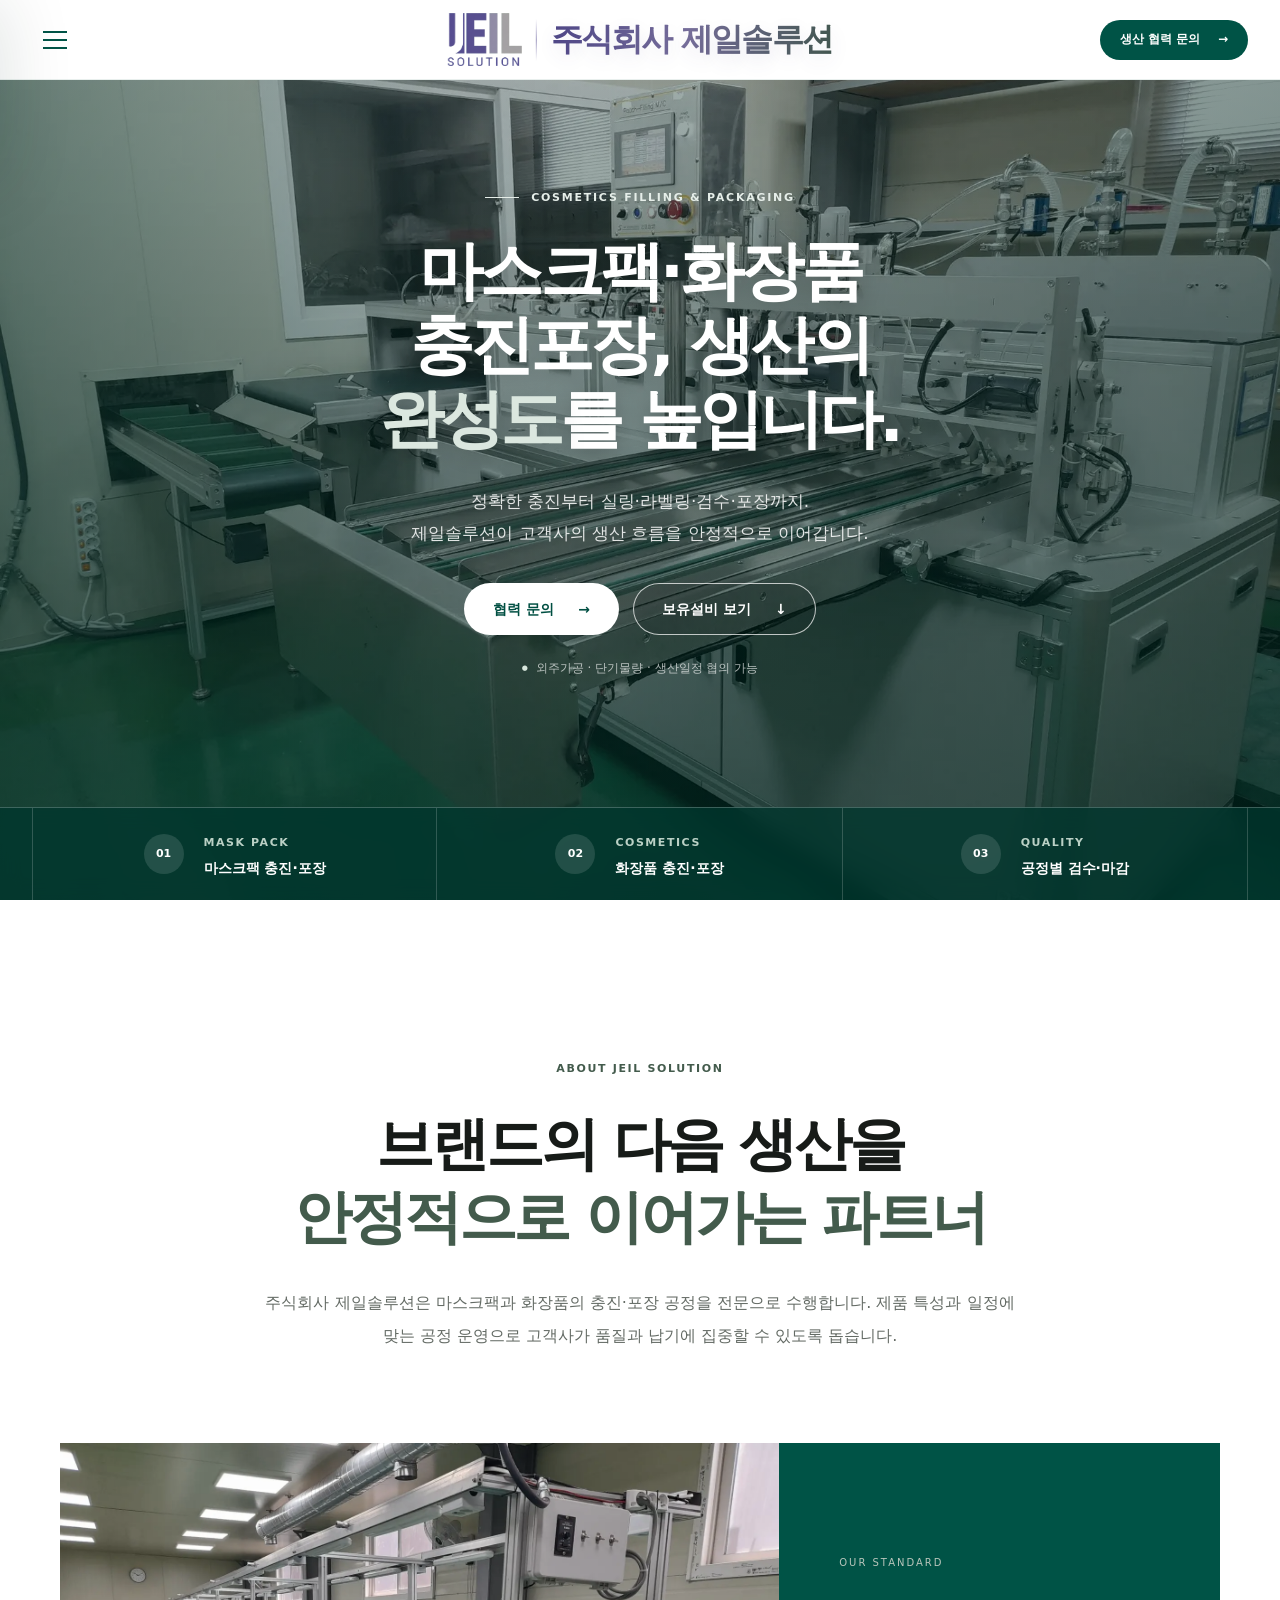
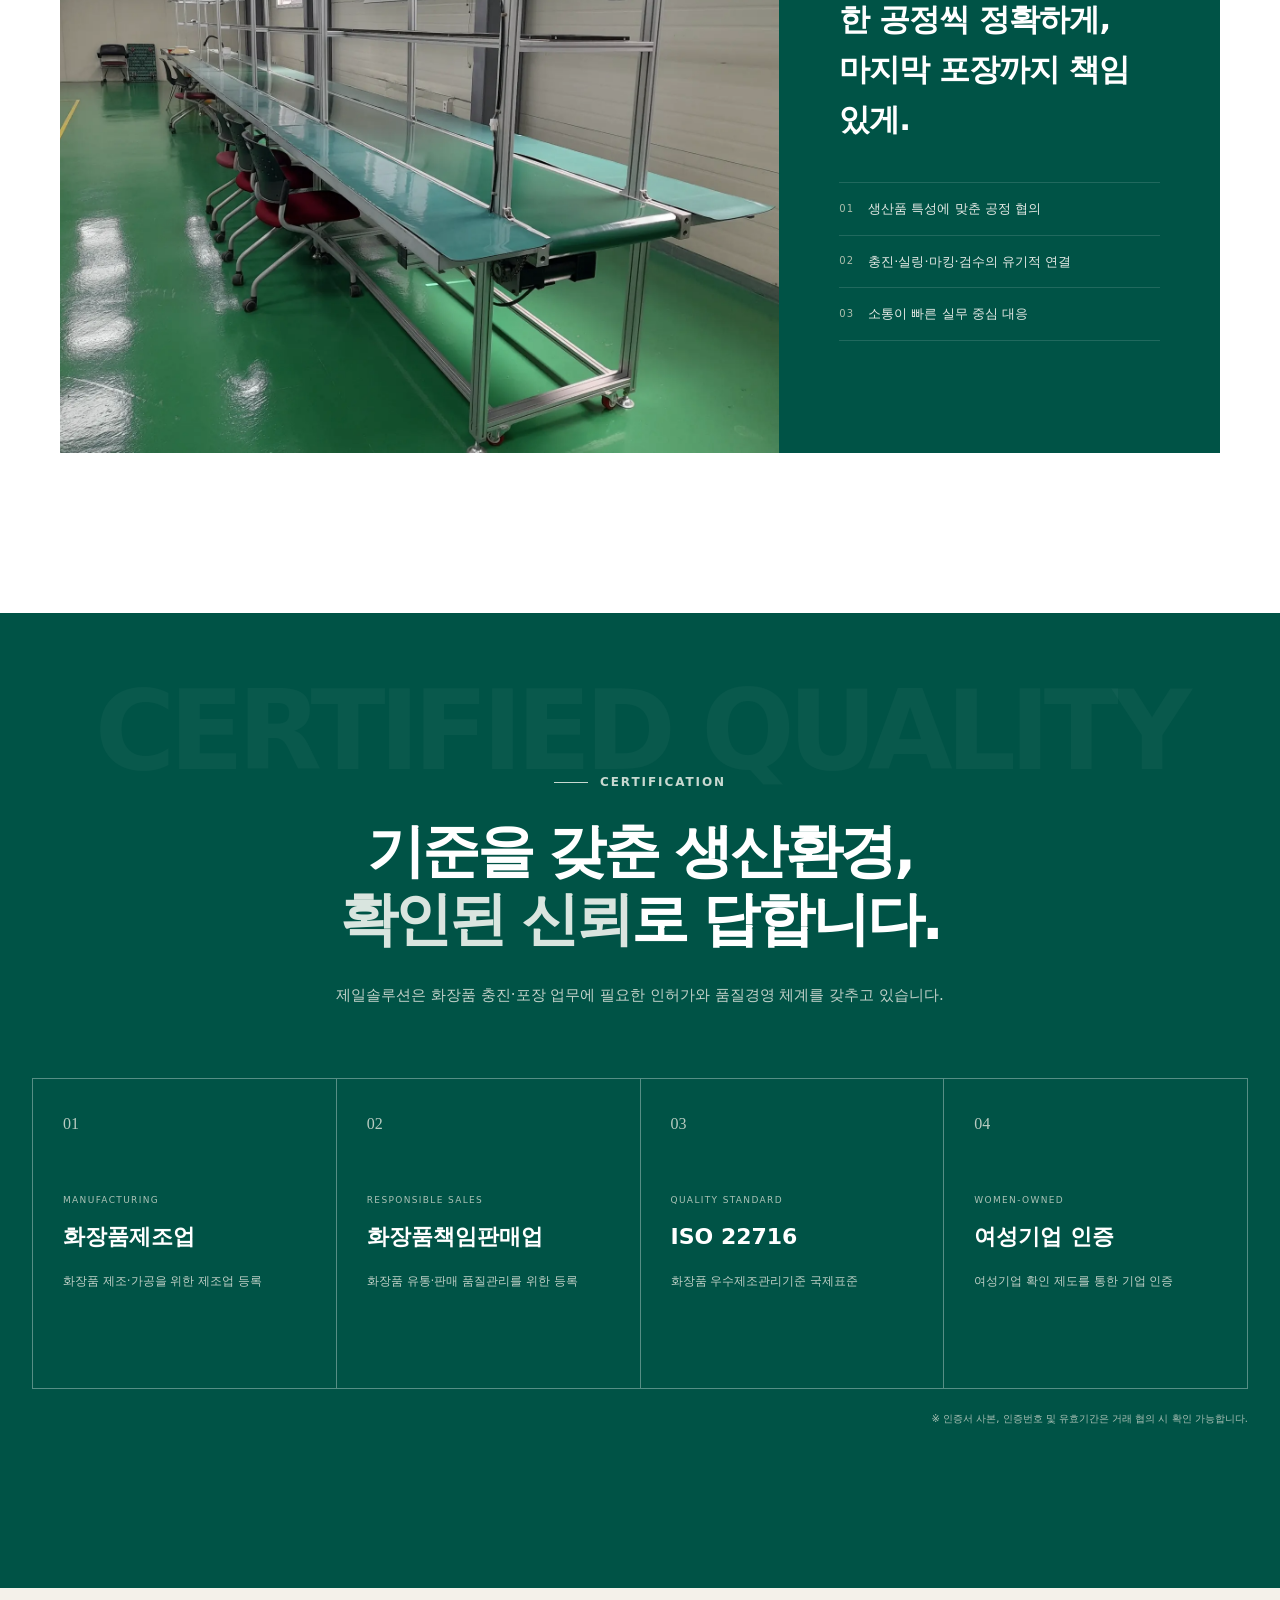
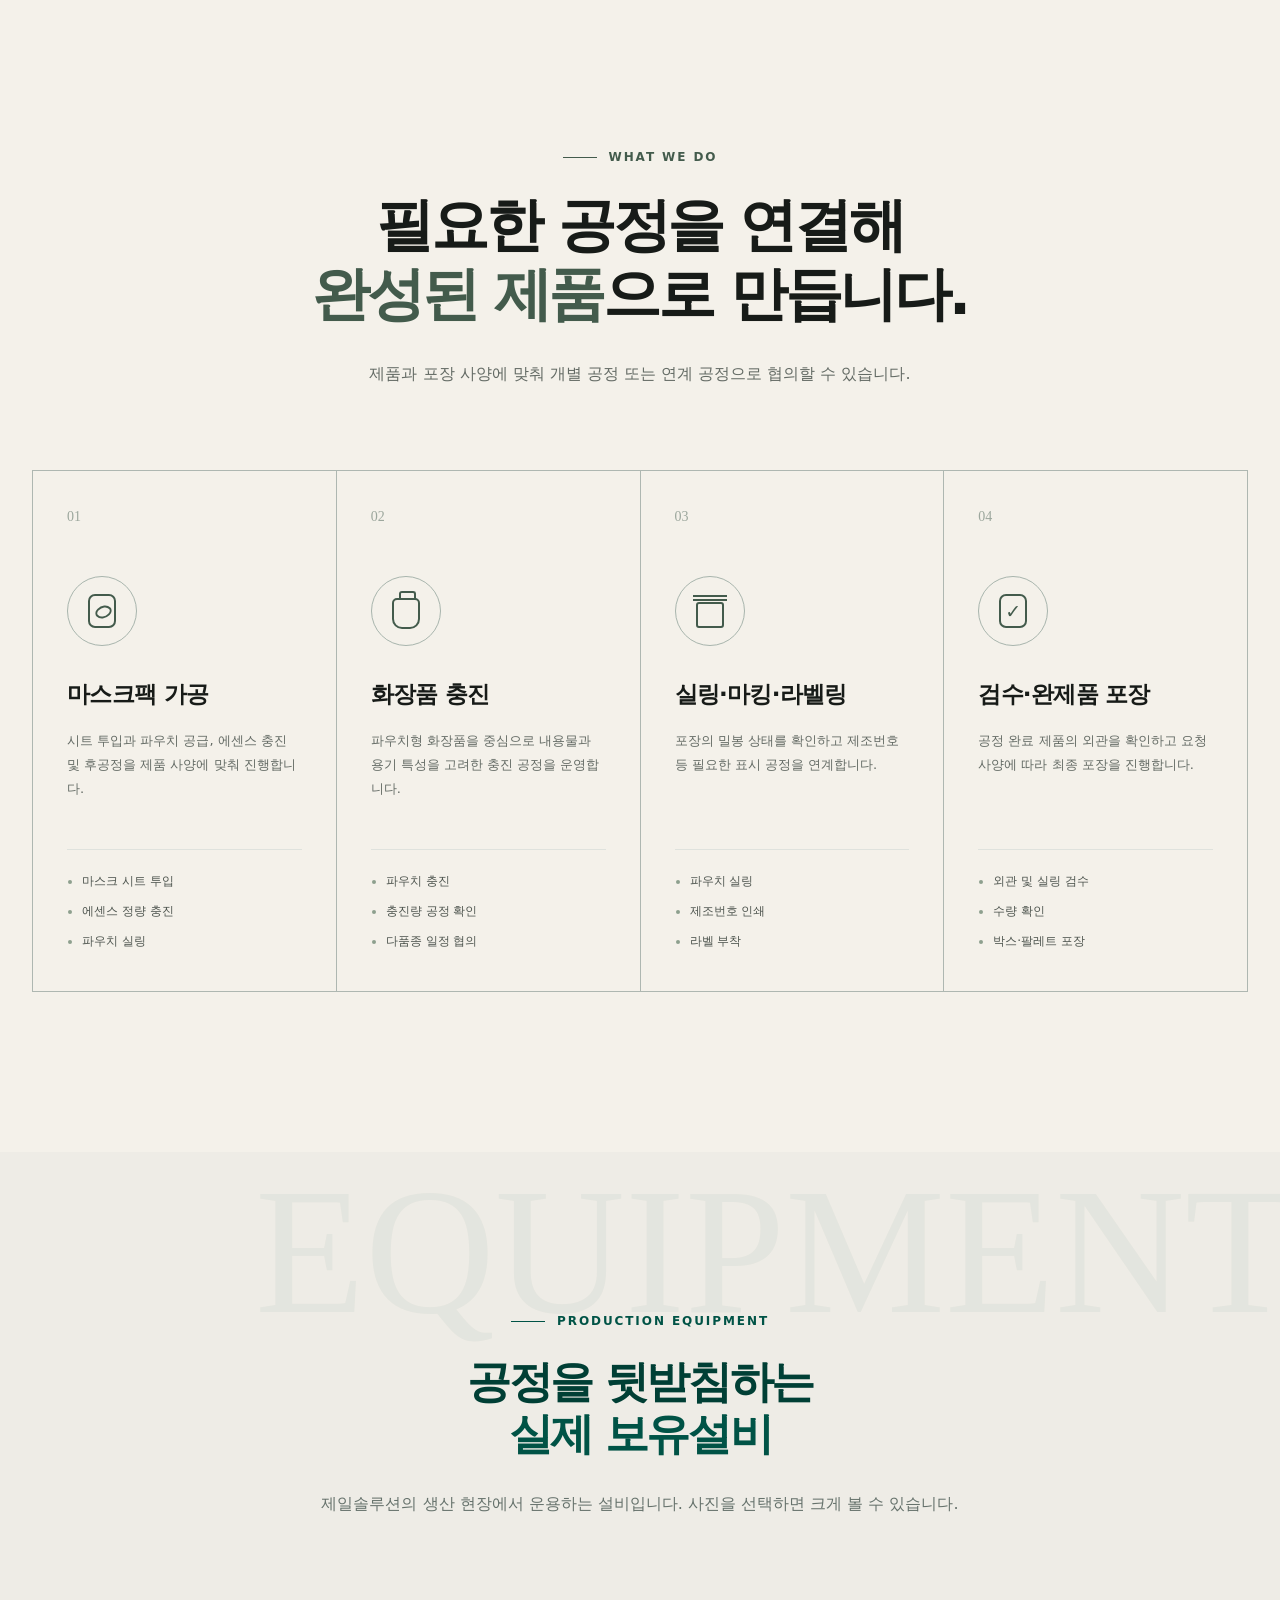
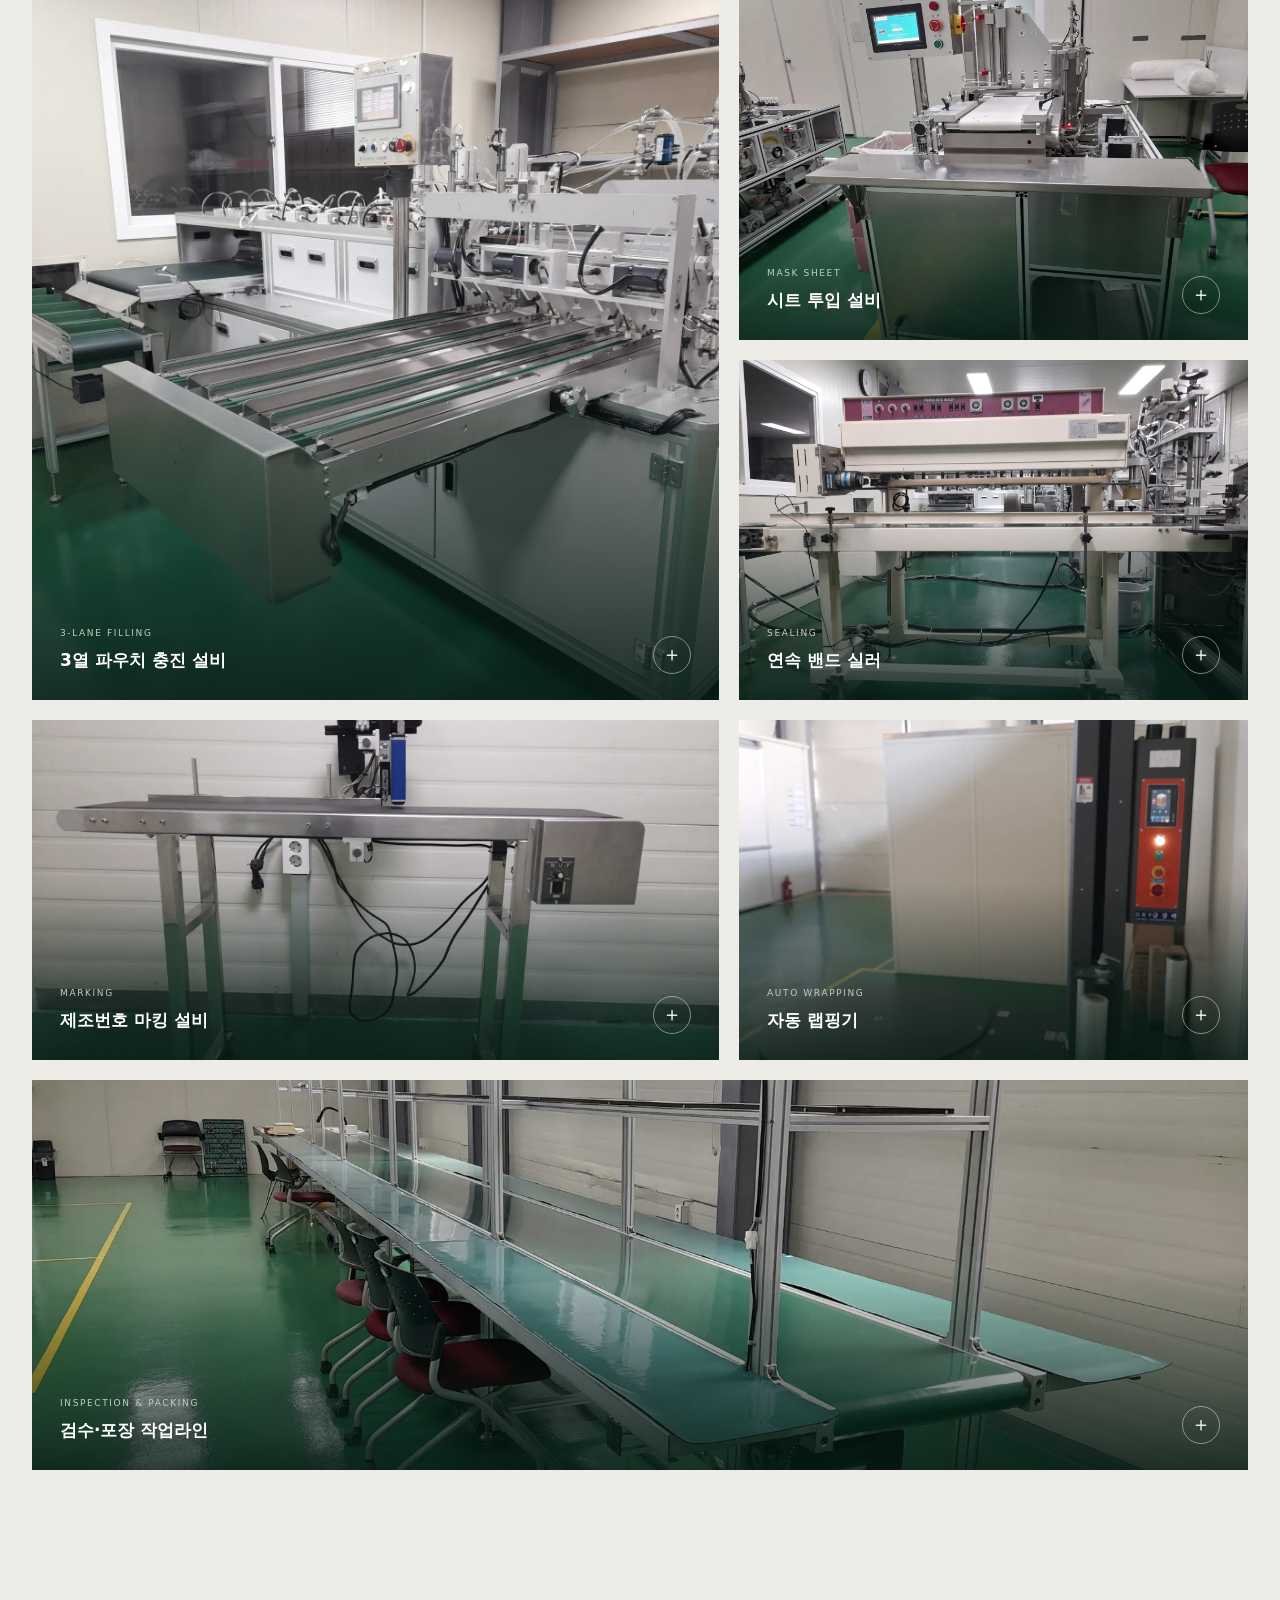
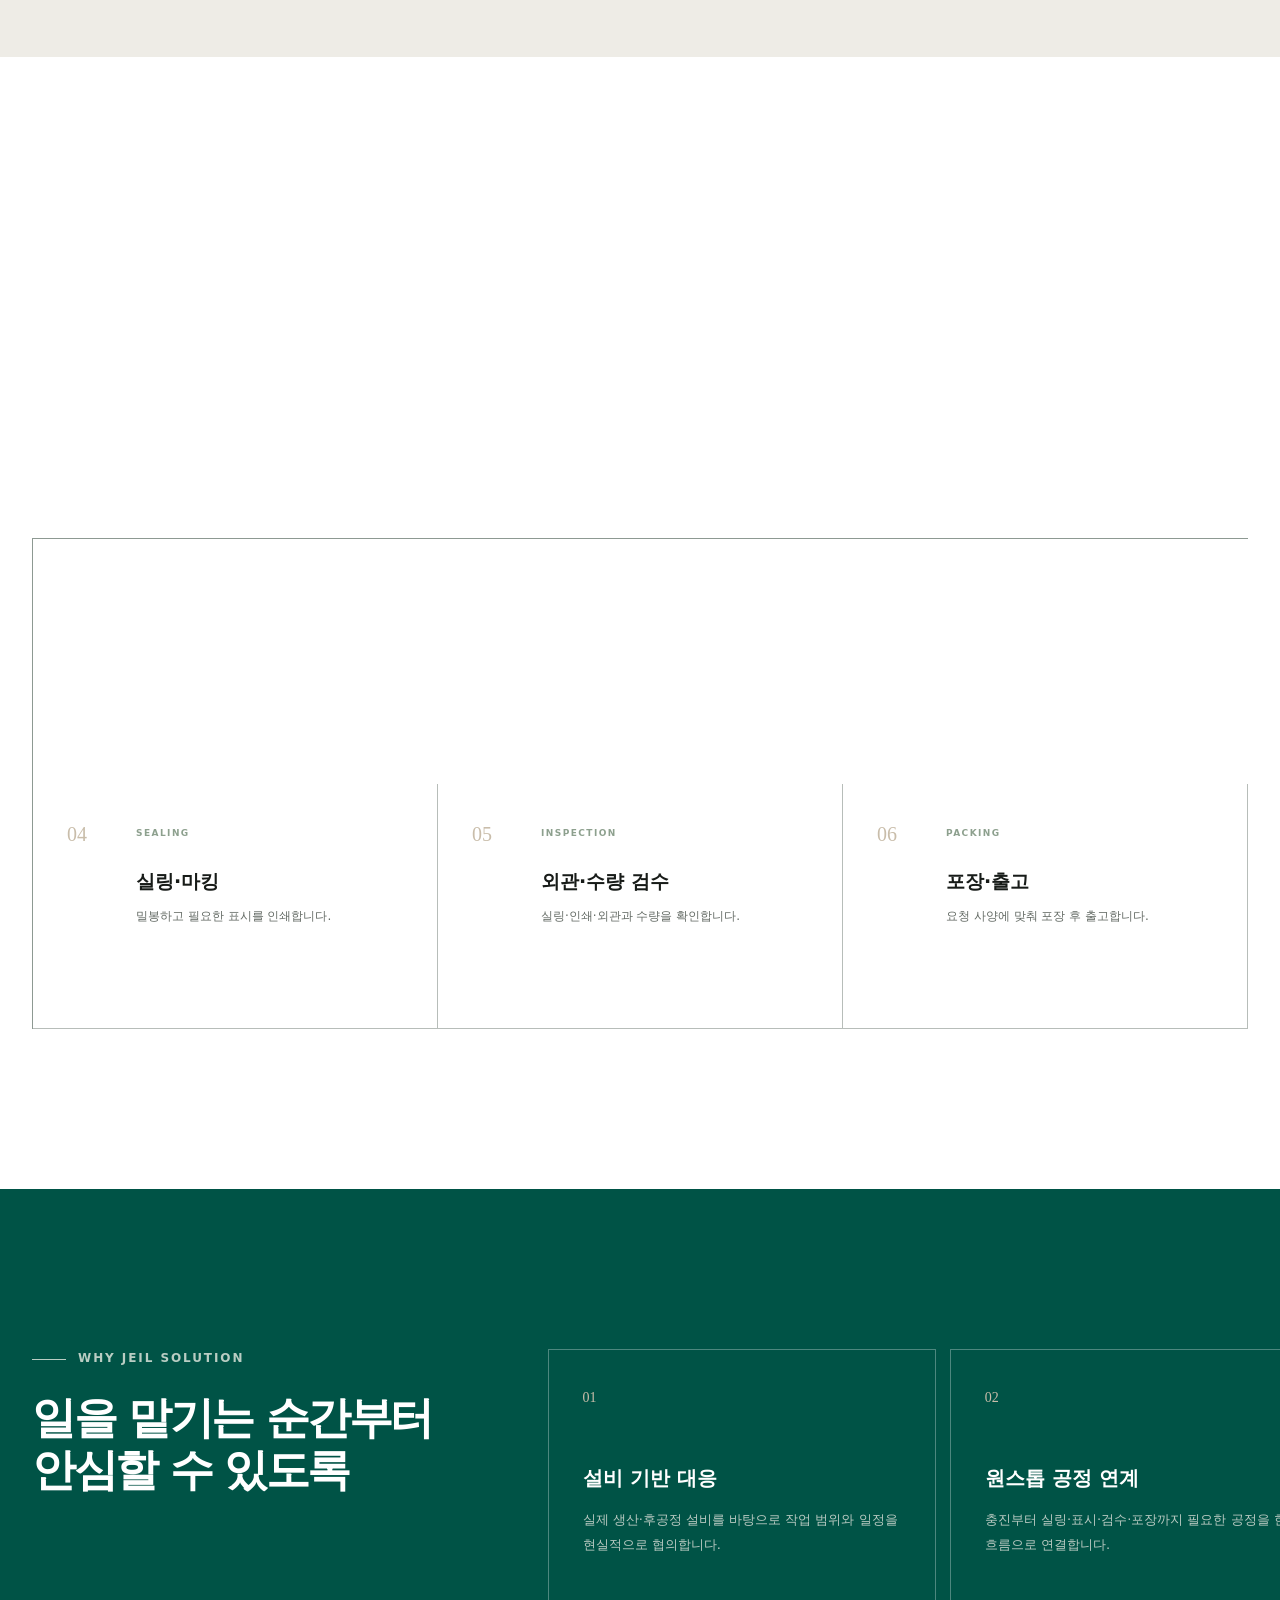
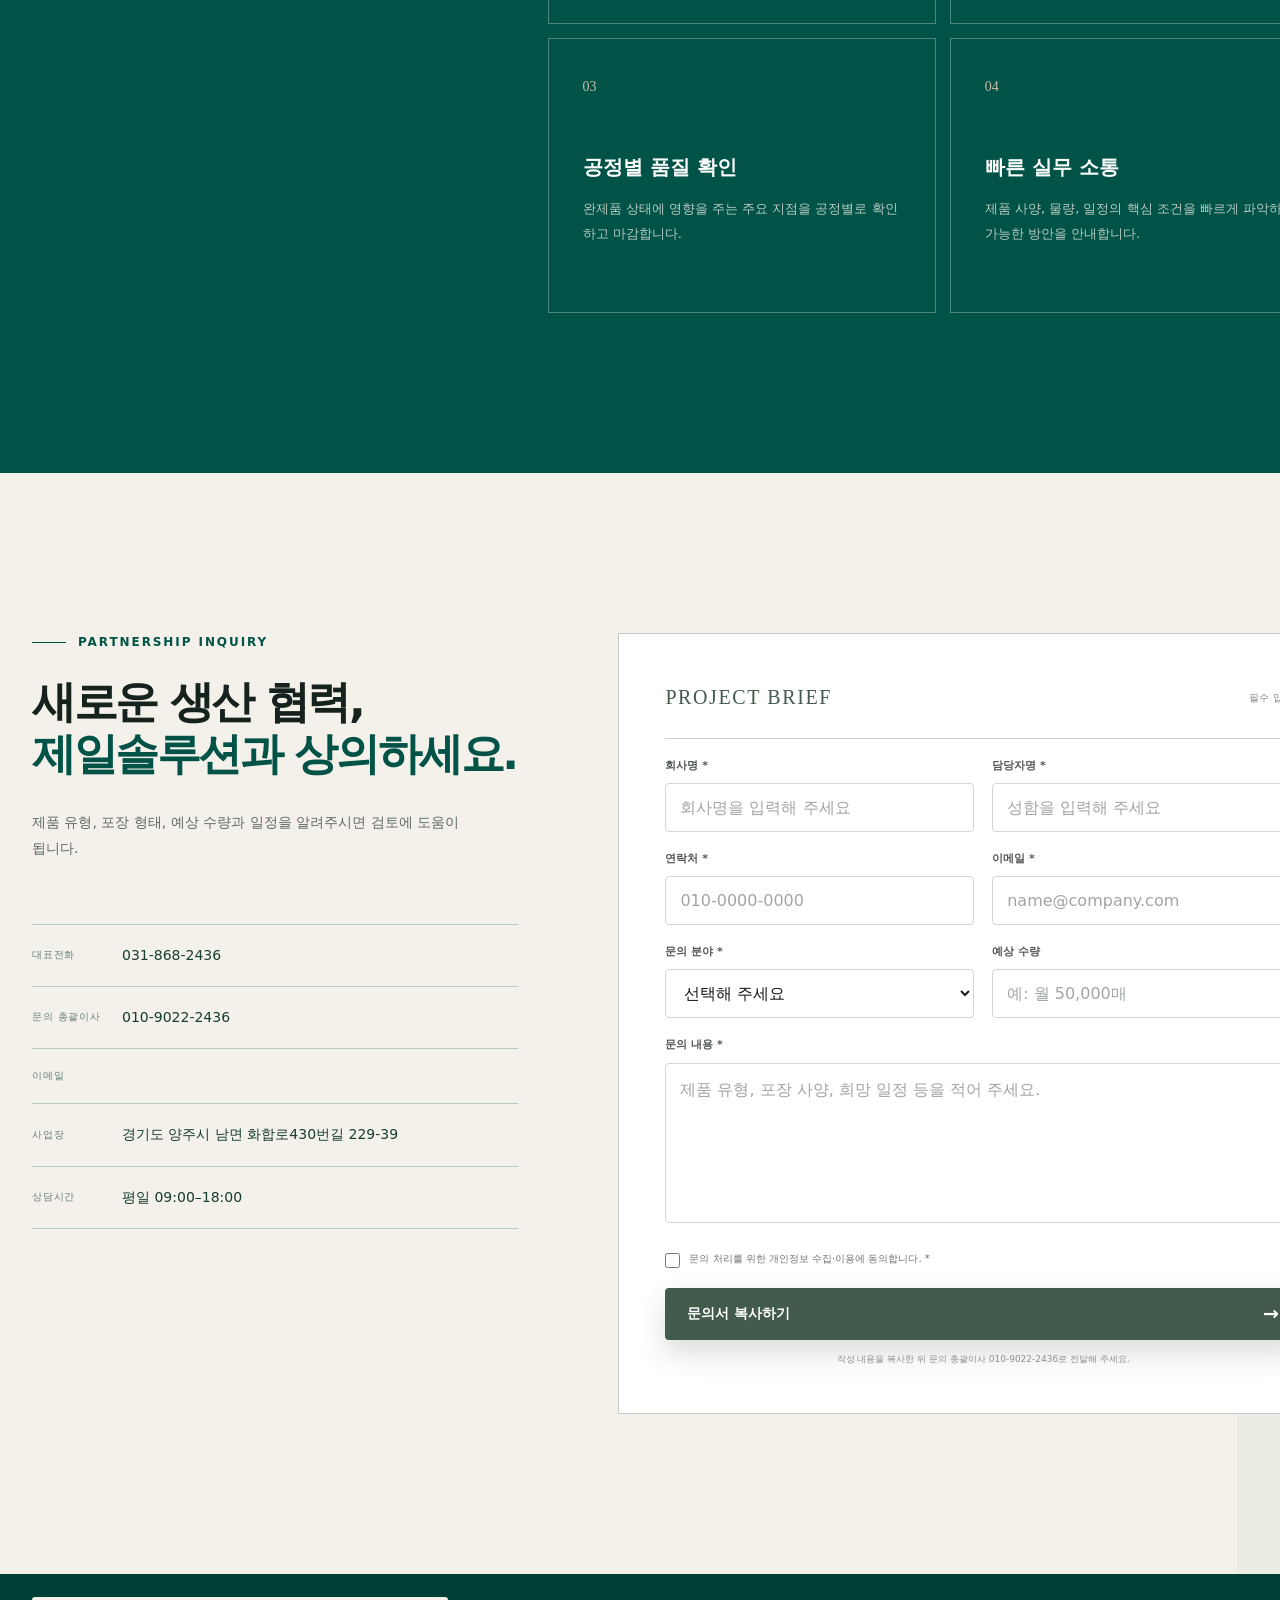
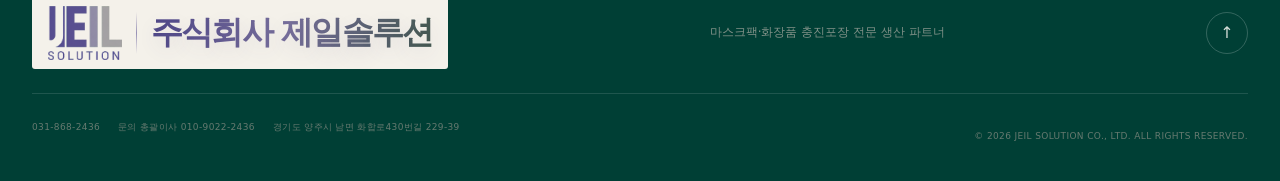
==== commit 4768eaae: "Add files via upload" ====
--- a/index.html
+++ b/index.html
@@ -25,8 +25,7 @@
         <img class="brand-logo" src="brand-logo-web.png" width="778" height="569" alt="JEIL SOLUTION">
         <span class="brand-divider" aria-hidden="true"></span>
         <span class="brand-company">
-          <span class="brand-company-prefix">주식회사</span>
-          <strong>제일솔루션</strong>
+          <strong>주식회사 제일솔루션</strong>
         </span>
       </a>
 
@@ -298,8 +297,7 @@
         <img class="brand-logo" src="brand-logo-web.png" width="778" height="569" alt="JEIL SOLUTION">
         <span class="brand-divider" aria-hidden="true"></span>
         <span class="brand-company">
-          <span class="brand-company-prefix">주식회사</span>
-          <strong>제일솔루션</strong>
+          <strong>주식회사 제일솔루션</strong>
         </span>
       </a>
       <p>마스크팩·화장품 충진포장 전문 생산 파트너</p>
--- a/styles.css
+++ b/styles.css
@@ -41,9 +41,8 @@
 .brand{display:inline-flex;align-items:center;gap:14px;min-width:220px}
 .brand-logo{display:block;width:auto;height:58px;object-fit:contain}
 .brand-divider{display:block;width:1px;height:42px;background:linear-gradient(180deg,transparent,rgba(84,75,143,.58),transparent)}
-.brand-company{display:flex;align-items:center;gap:10px;white-space:nowrap}
-.brand-company-prefix{display:inline-flex;align-items:center;justify-content:center;height:25px;padding:0 8px;border:1px solid rgba(84,75,143,.28);color:#5b548d;font-size:10px;font-weight:700;letter-spacing:.04em}
-.brand-company strong{font-size:25px;font-weight:800;letter-spacing:-.045em;line-height:1;background:linear-gradient(100deg,#4f4787 0%,#776f9b 48%,#43584f 100%);-webkit-background-clip:text;background-clip:text;color:transparent;text-shadow:0 7px 20px rgba(78,69,132,.1)}
+.brand-company{display:flex;align-items:center;white-space:nowrap}
+.brand-company strong{font-size:32px;font-weight:800;letter-spacing:-.055em;line-height:1.12;background:linear-gradient(100deg,#4f4787 0%,#776f9b 48%,#43584f 100%);-webkit-background-clip:text;background-clip:text;color:transparent;text-shadow:0 7px 20px rgba(78,69,132,.1)}
 .brand-mark{display:grid;place-items:center;width:38px;height:38px;border-radius:12px 12px 12px 4px;background:var(--forest);color:var(--cream);font-family:Georgia,serif;font-size:25px;font-weight:700;line-height:1}
 .brand-copy{display:flex;flex-direction:column;line-height:1.15}
 .brand-copy strong{font-family:Georgia,"Times New Roman",serif;font-size:20px;letter-spacing:.05em;color:var(--forest-deep)}
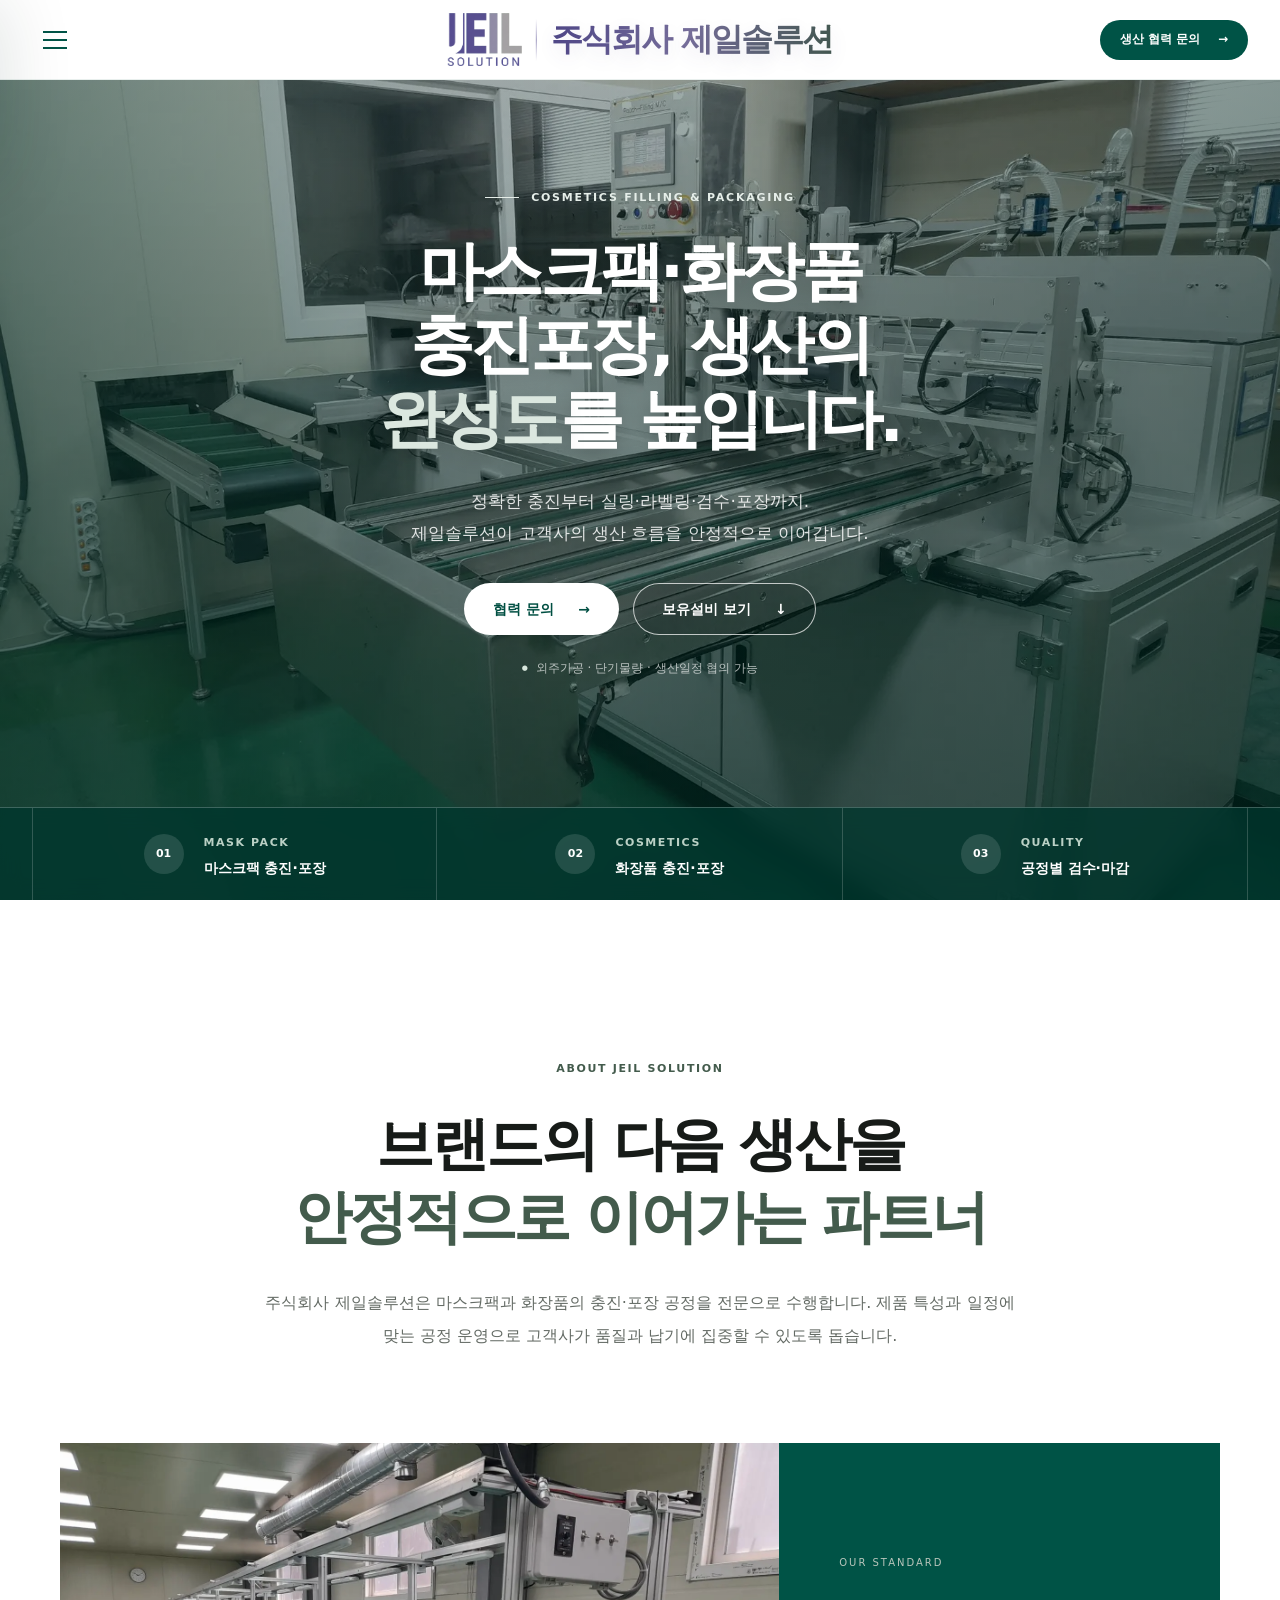
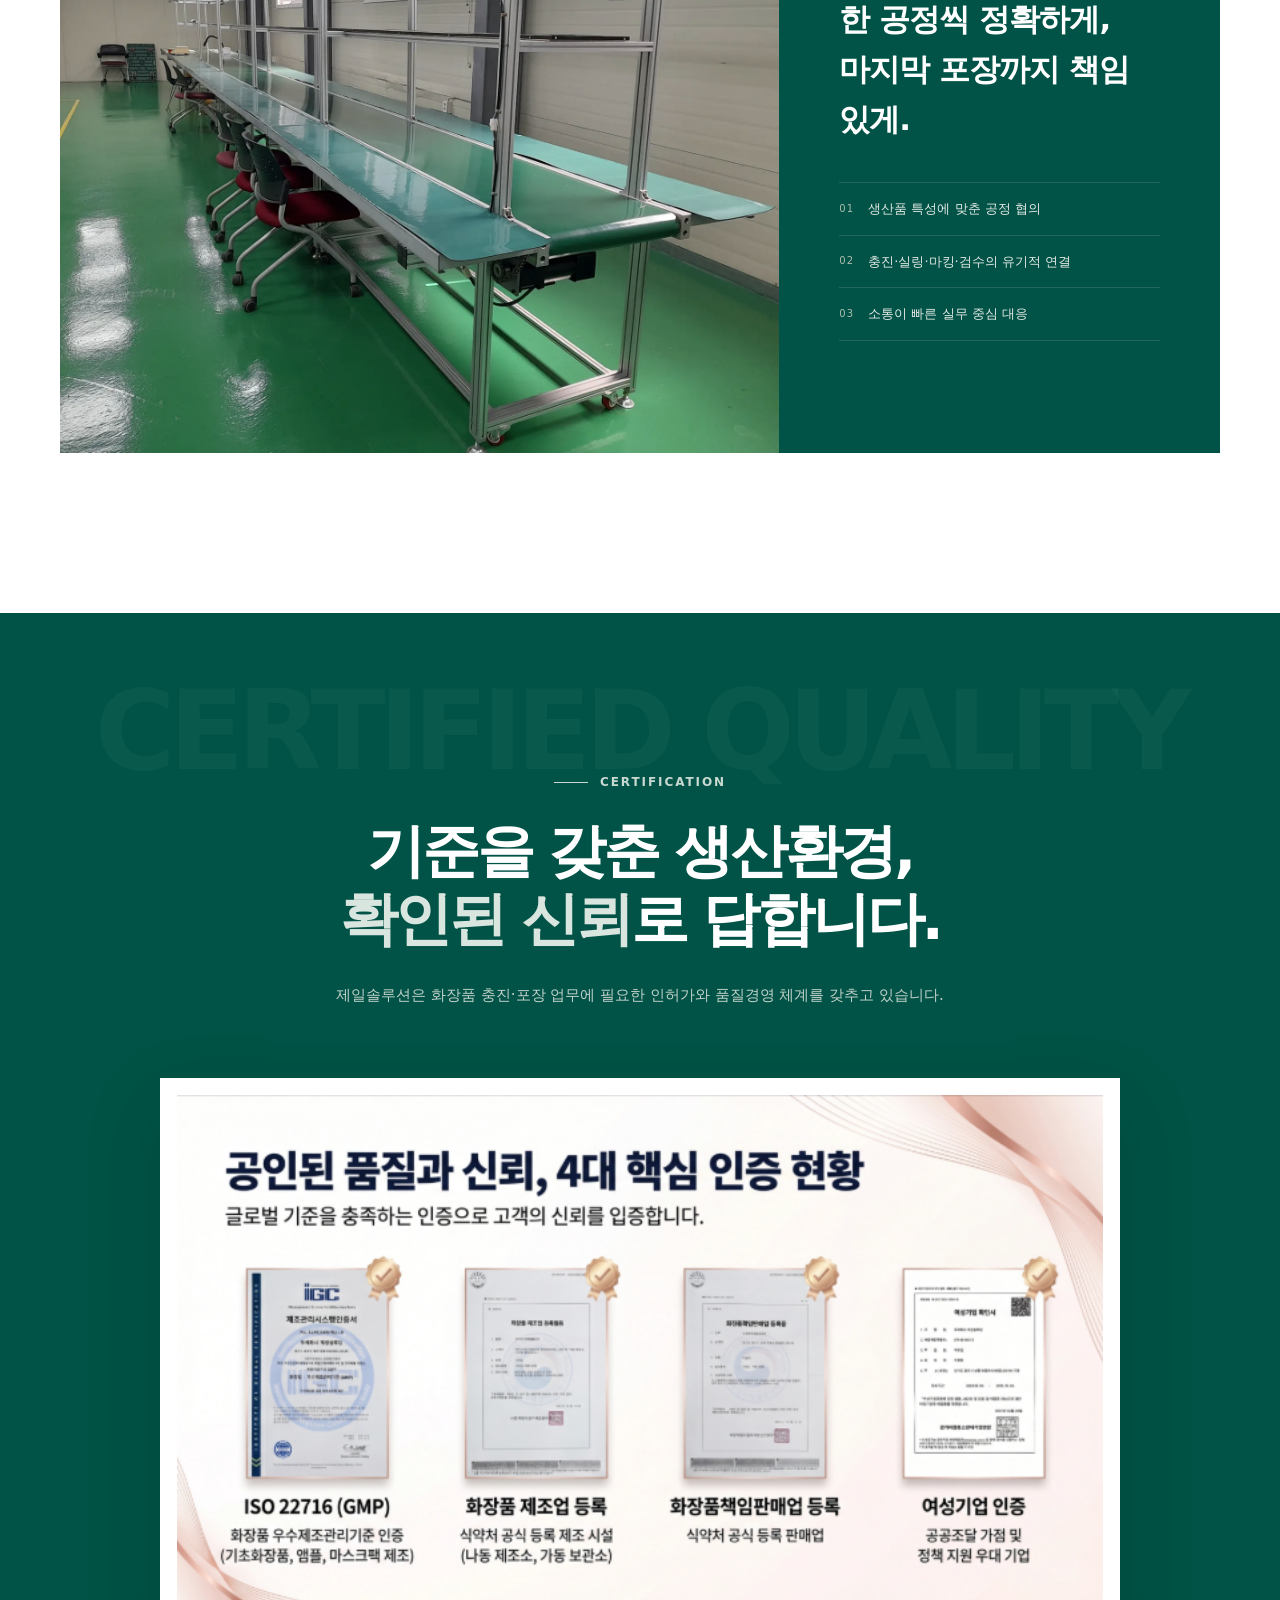
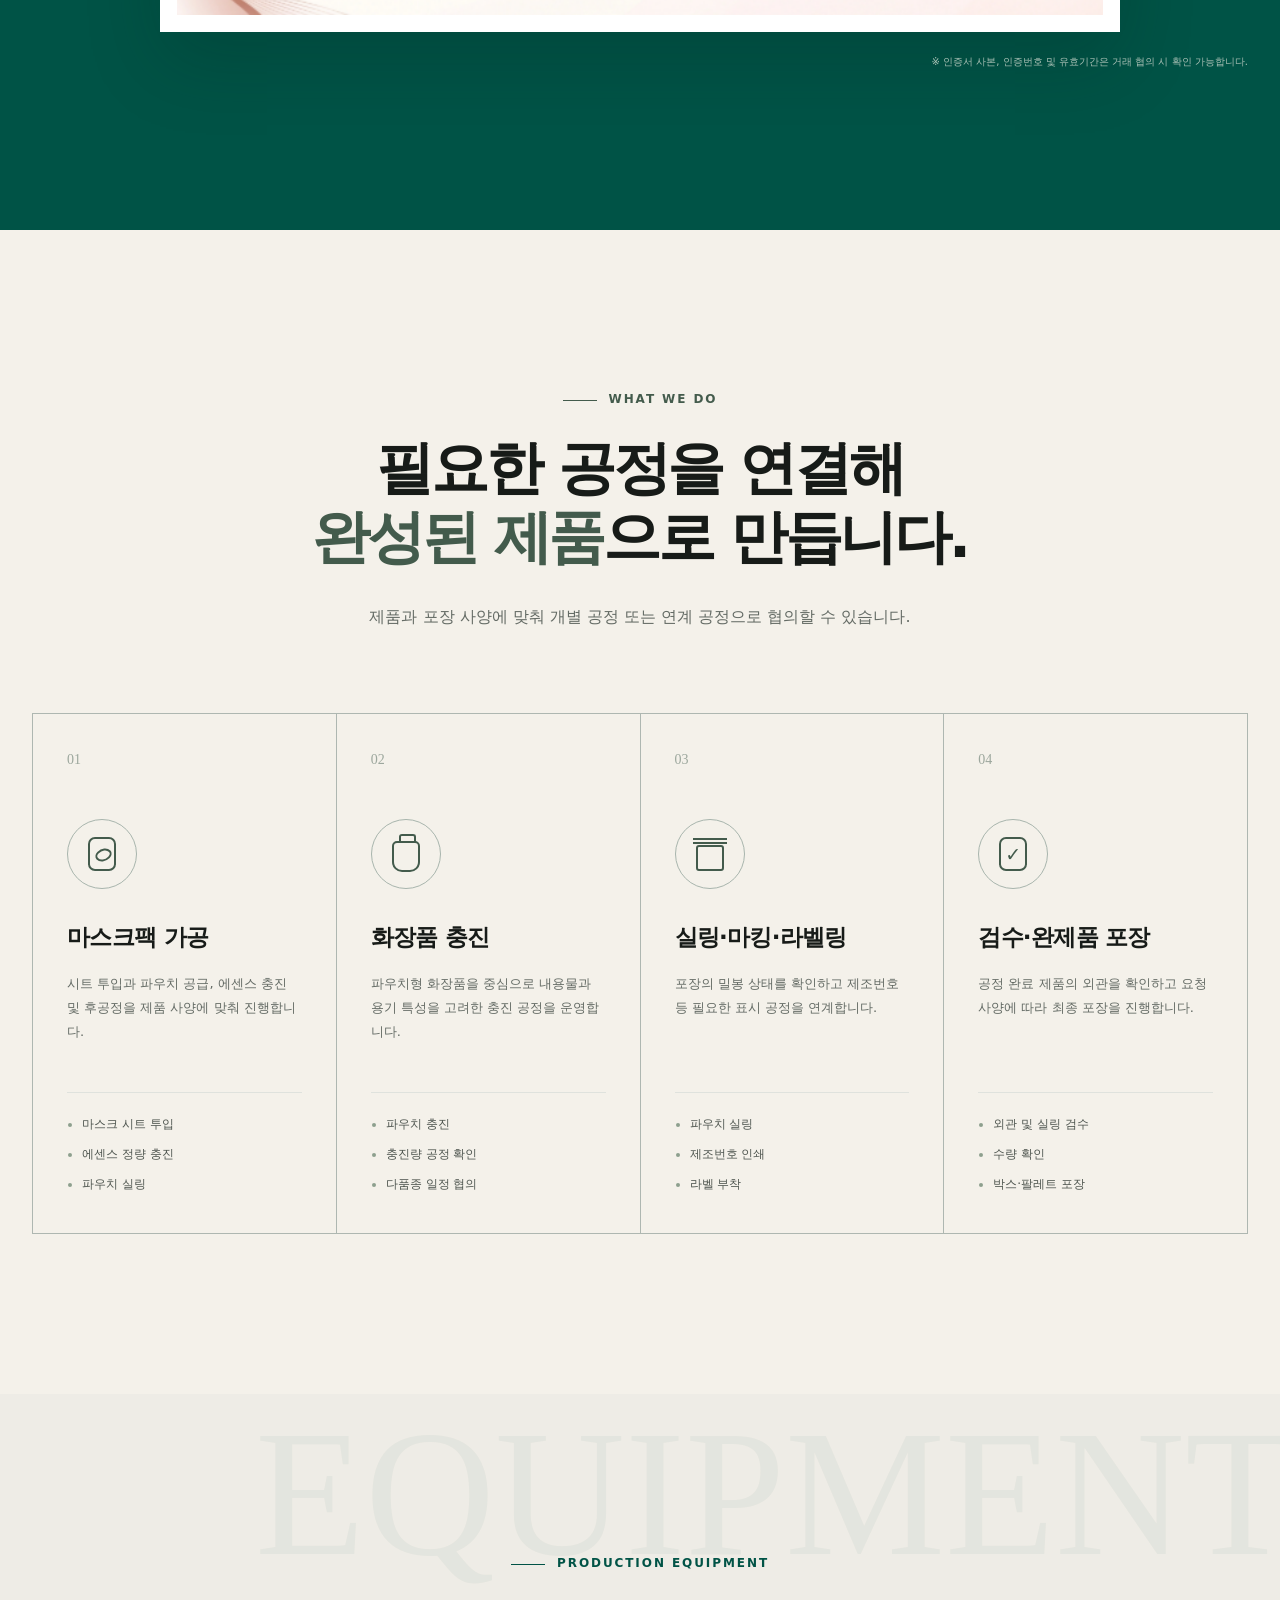
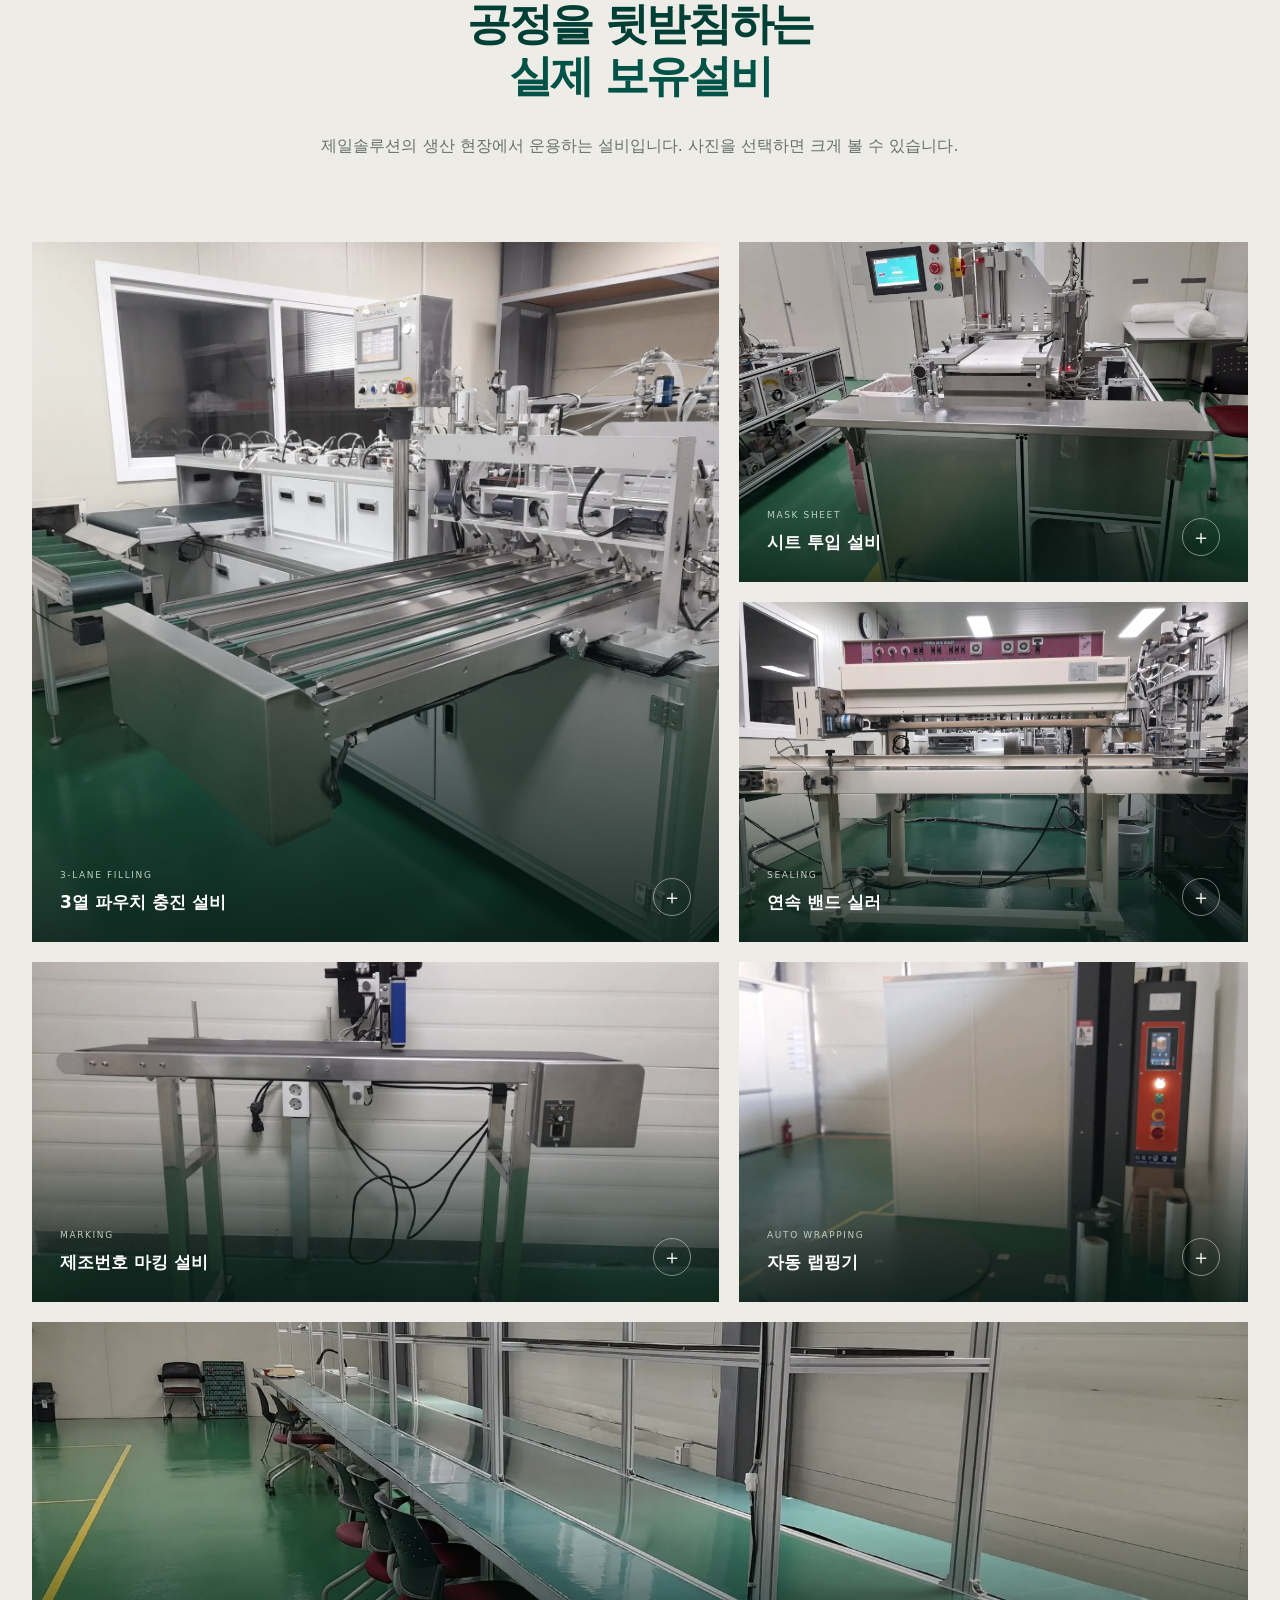
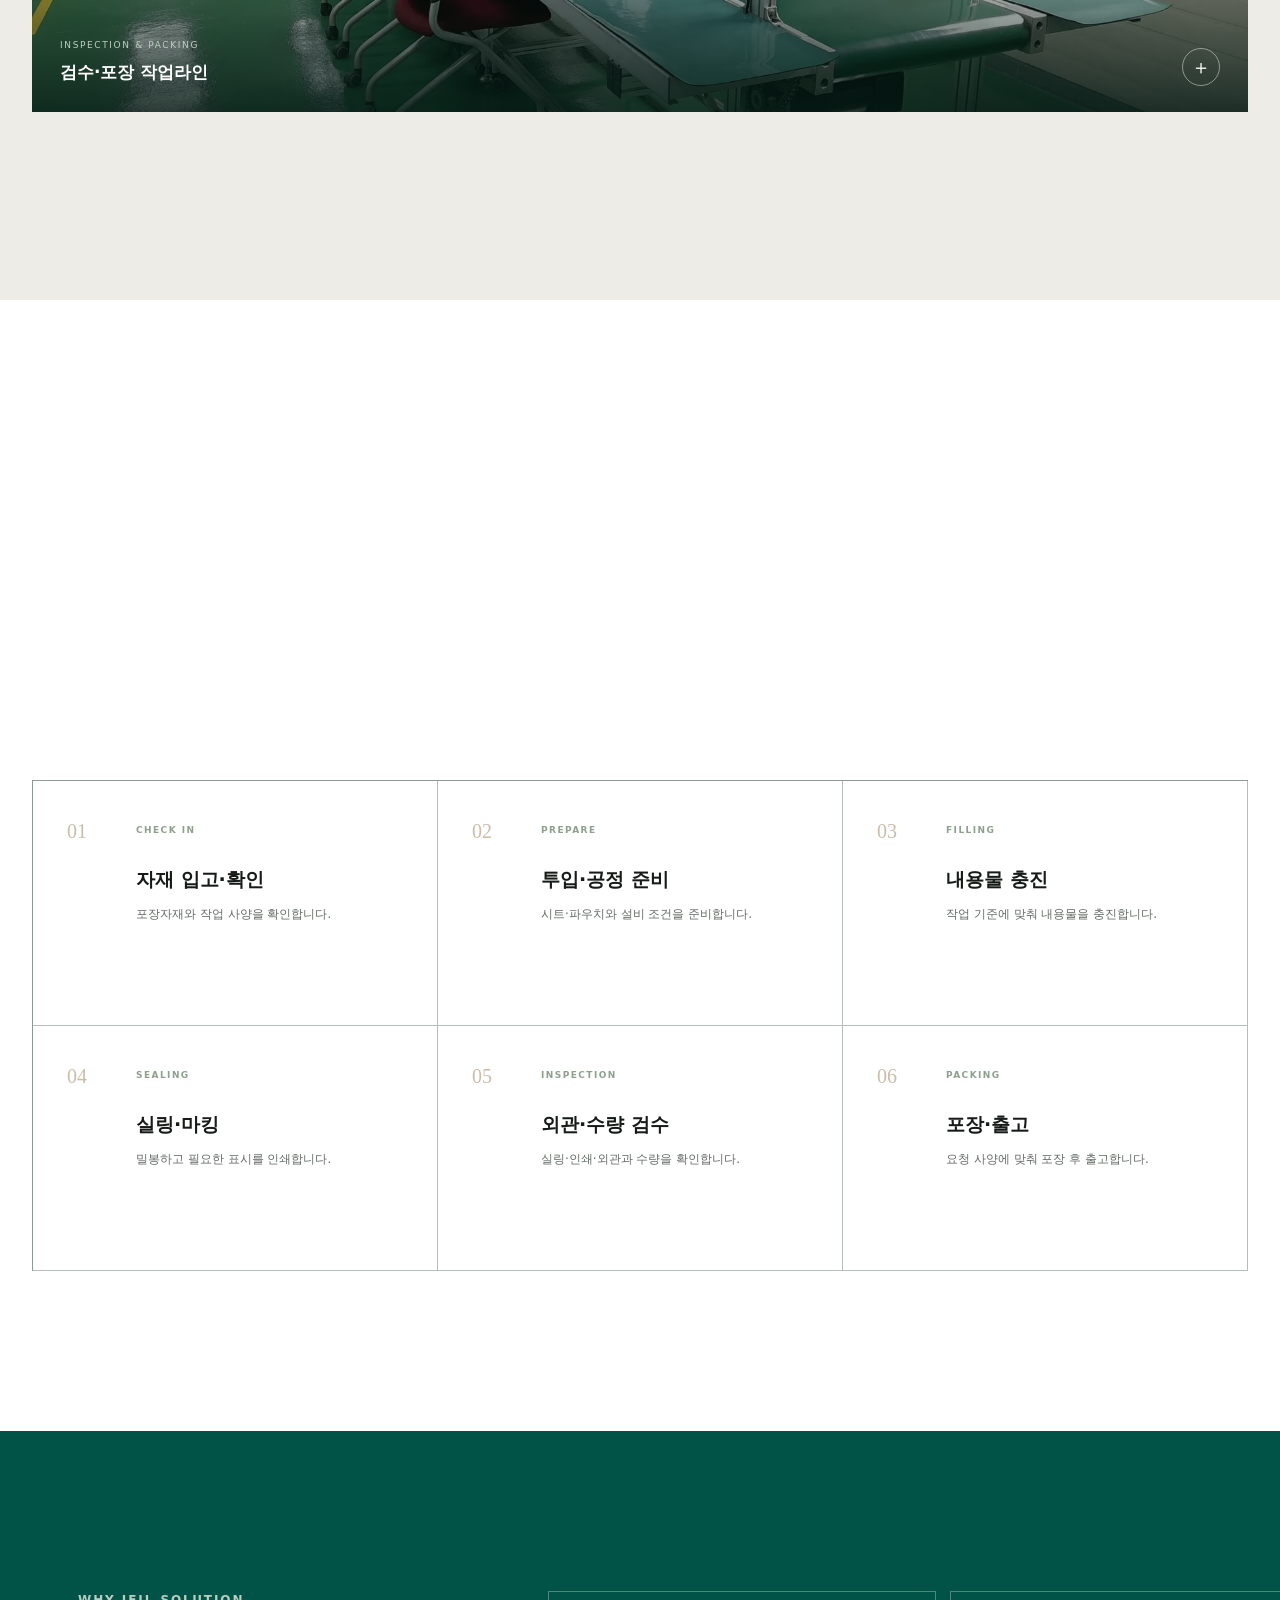
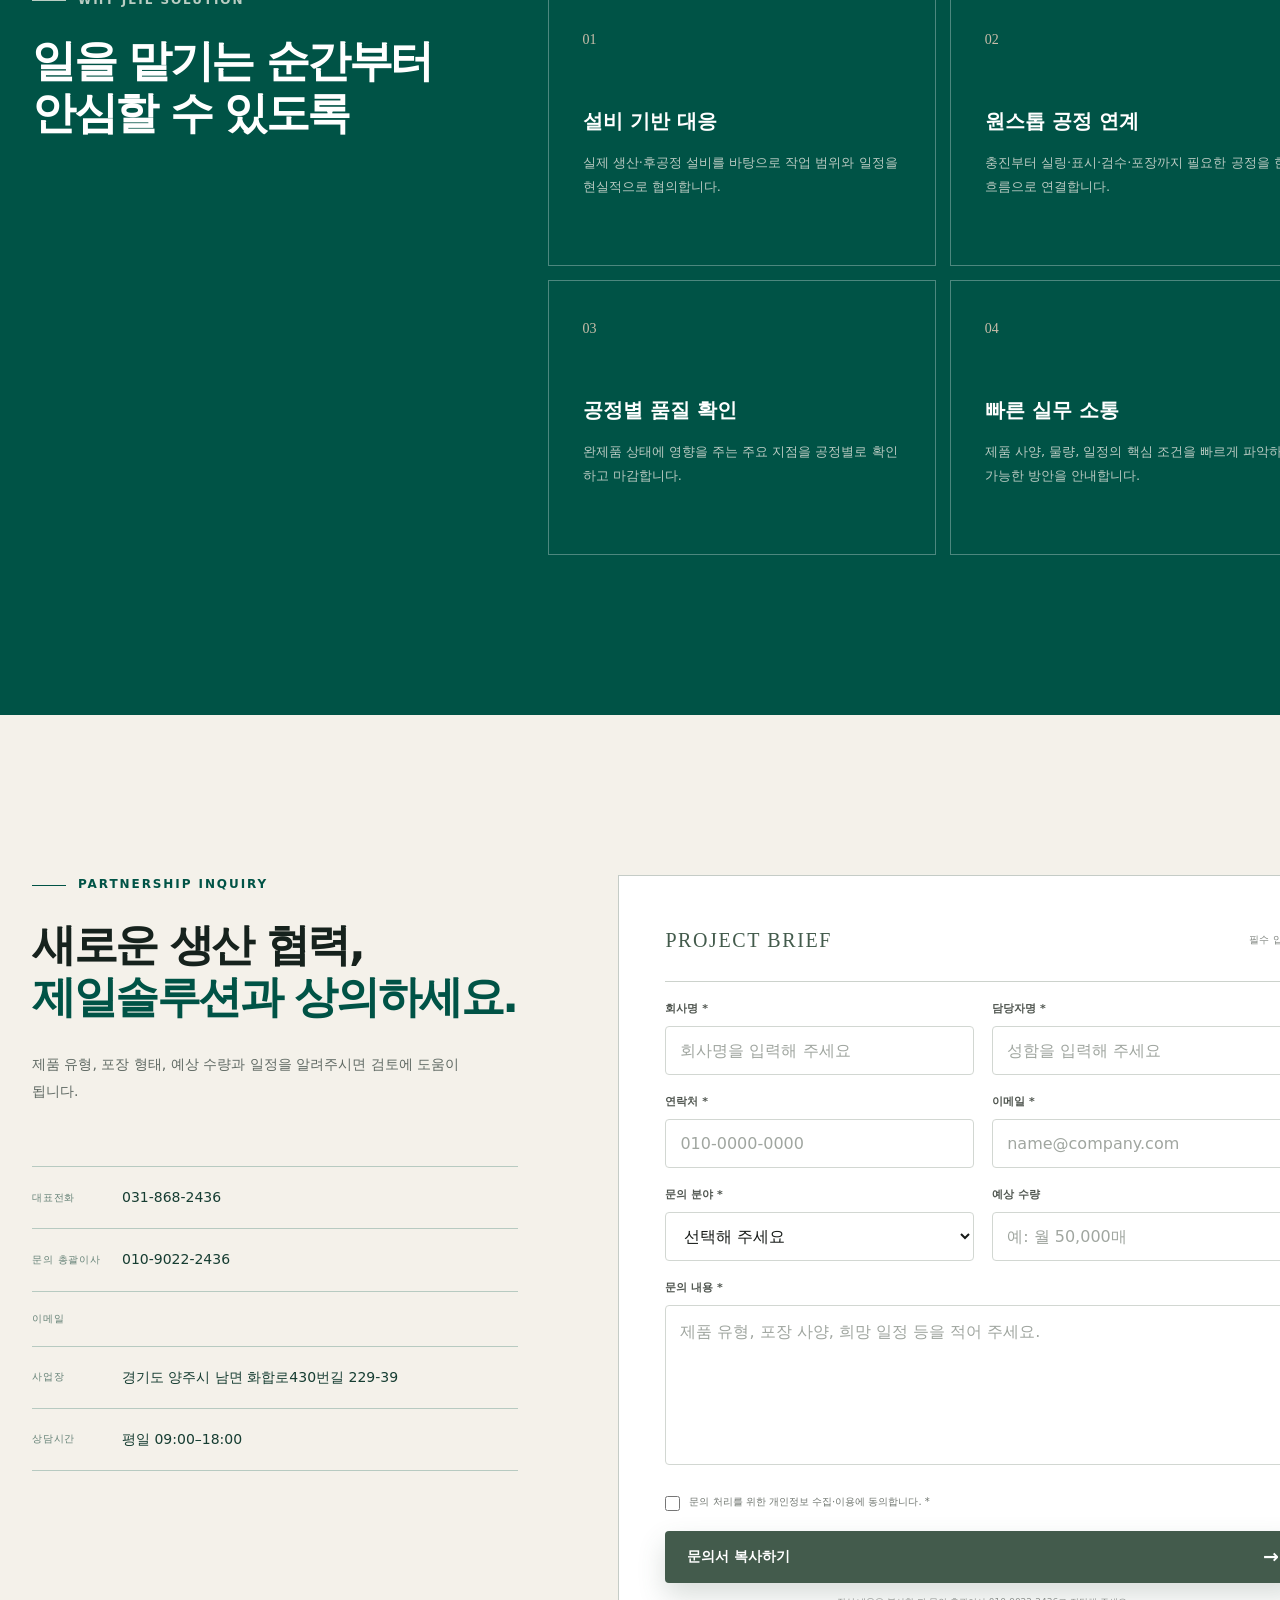
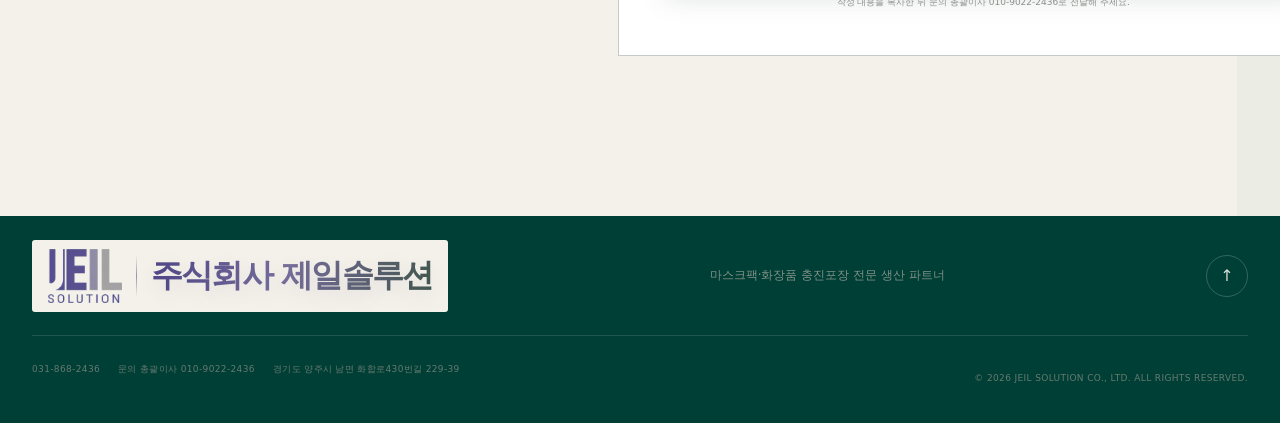
==== commit 96b3c7ec: "Add files via upload" ====
--- a/index.html
+++ b/index.html
@@ -110,12 +110,9 @@
         <h2 id="certifications-title">기준을 갖춘 생산환경,<br><em>확인된 신뢰</em>로 답합니다.</h2>
         <p>제일솔루션은 화장품 충진·포장 업무에 필요한 인허가와 품질경영 체계를 갖추고 있습니다.</p>
       </div>
-      <div class="shell certification-grid">
-        <article class="certification-card reveal"><span>01</span><small>MANUFACTURING</small><h3>화장품제조업</h3><p>화장품 제조·가공을 위한 제조업 등록</p></article>
-        <article class="certification-card reveal reveal-delay-1"><span>02</span><small>RESPONSIBLE SALES</small><h3>화장품책임판매업</h3><p>화장품 유통·판매 품질관리를 위한 등록</p></article>
-        <article class="certification-card reveal reveal-delay-2"><span>03</span><small>QUALITY STANDARD</small><h3>ISO 22716</h3><p>화장품 우수제조관리기준 국제표준</p></article>
-        <article class="certification-card reveal reveal-delay-3"><span>04</span><small>WOMEN-OWNED</small><h3>여성기업 인증</h3><p>여성기업 확인 제도를 통한 기업 인증</p></article>
-      </div>
+      <figure class="shell certification-overview reveal">
+        <img src="certifications-overview.png" width="695" height="390" alt="제일솔루션 ISO 22716, 화장품 제조업 등록, 화장품책임판매업 등록, 여성기업 인증 현황" loading="lazy">
+      </figure>
       <p class="shell certification-note reveal">※ 인증서 사본, 인증번호 및 유효기간은 거래 협의 시 확인 가능합니다.</p>
     </section>
 
--- a/styles.css
+++ b/styles.css
@@ -300,6 +300,8 @@
 .certification-intro h2{font-size:58px;color:white}
 .certification-intro h2 em{color:#d9e5df}
 .certification-intro>p:last-child{margin:30px auto 70px;color:#c0d0c8;font-size:15px}
+.certification-overview{width:min(960px,calc(100% - 64px));margin:0 auto;padding:16px;background:#fff;border:1px solid rgba(255,255,255,.55);box-shadow:0 30px 70px rgba(0,33,27,.2);overflow:hidden}
+.certification-overview img{display:block;width:100%;height:auto}
 .certification-grid{display:grid;grid-template-columns:repeat(4,1fr);border-top:1px solid rgba(255,255,255,.34);border-left:1px solid rgba(255,255,255,.34);text-align:left}
 .certification-card{min-height:310px;padding:32px 30px;border-right:1px solid rgba(255,255,255,.34);border-bottom:1px solid rgba(255,255,255,.34);transition:.3s}
 .certification-card:hover{background:white;color:#005346;transform:translateY(-6px)}
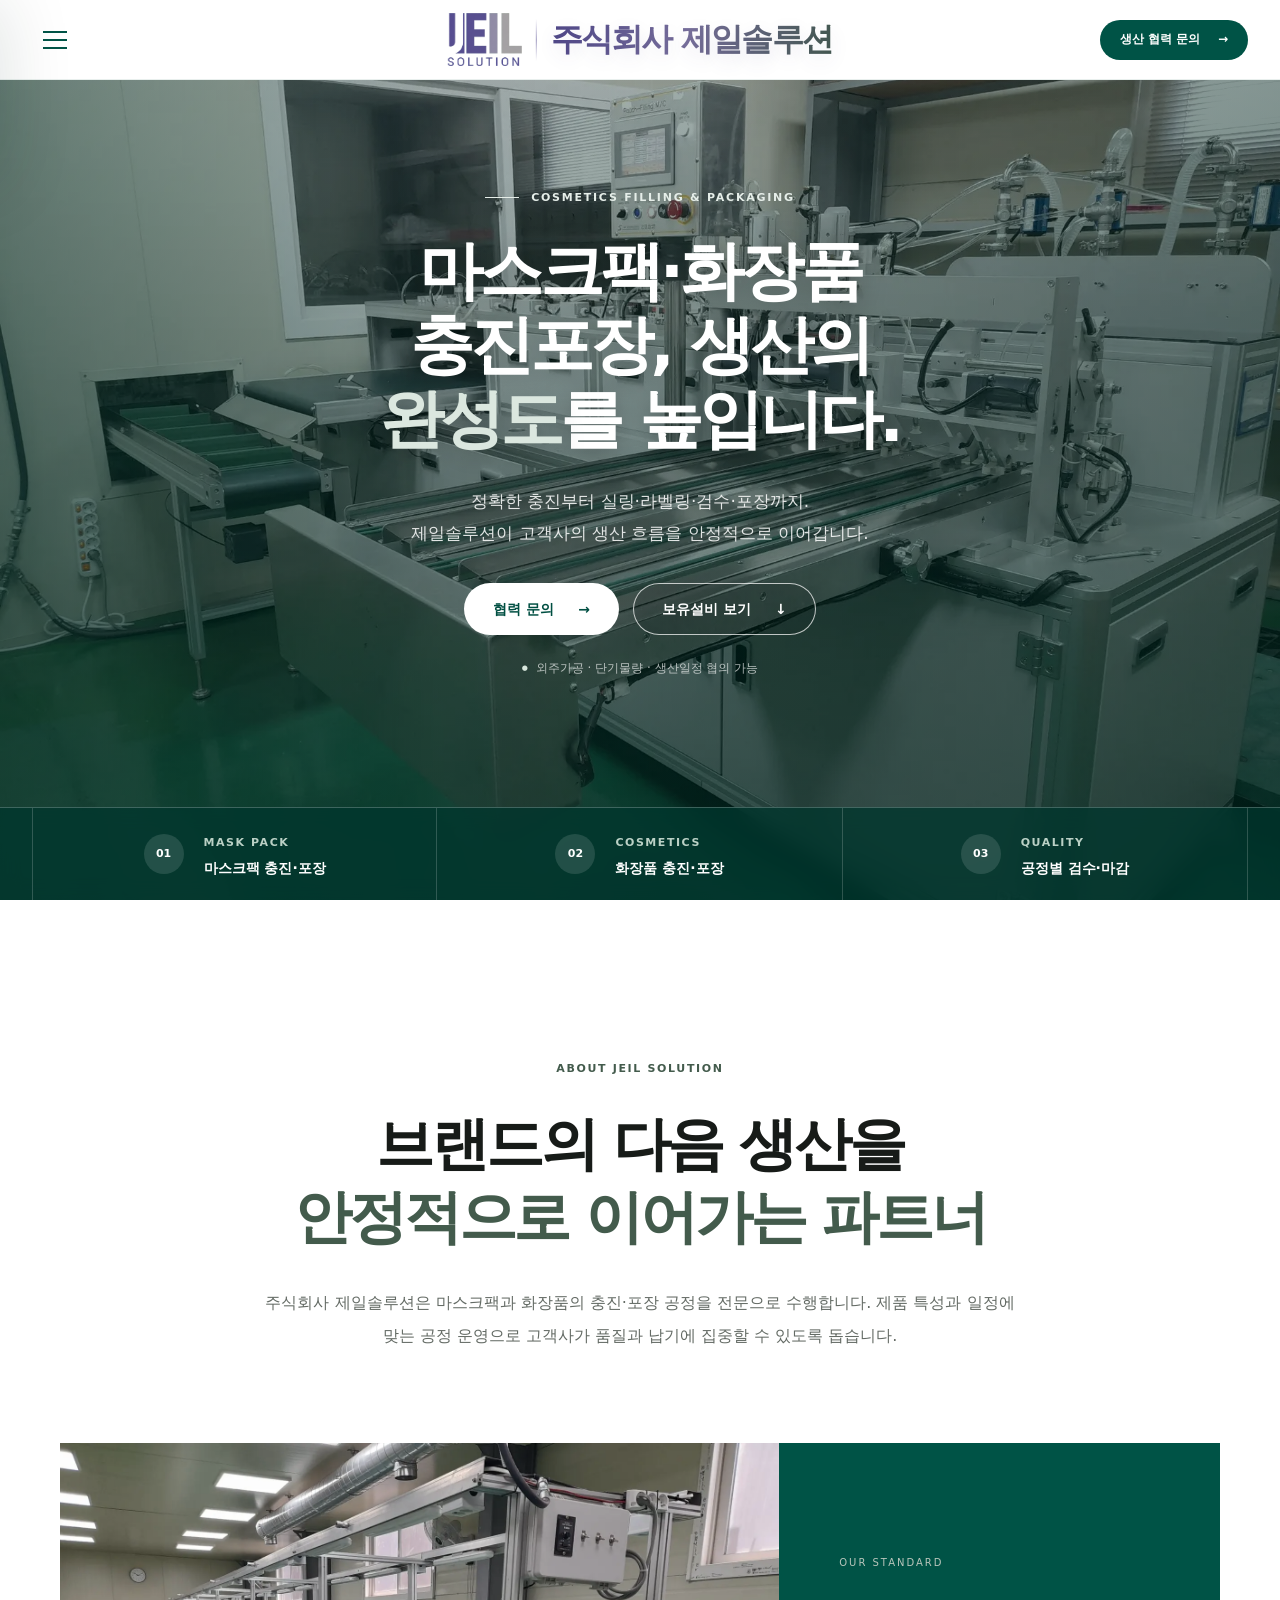
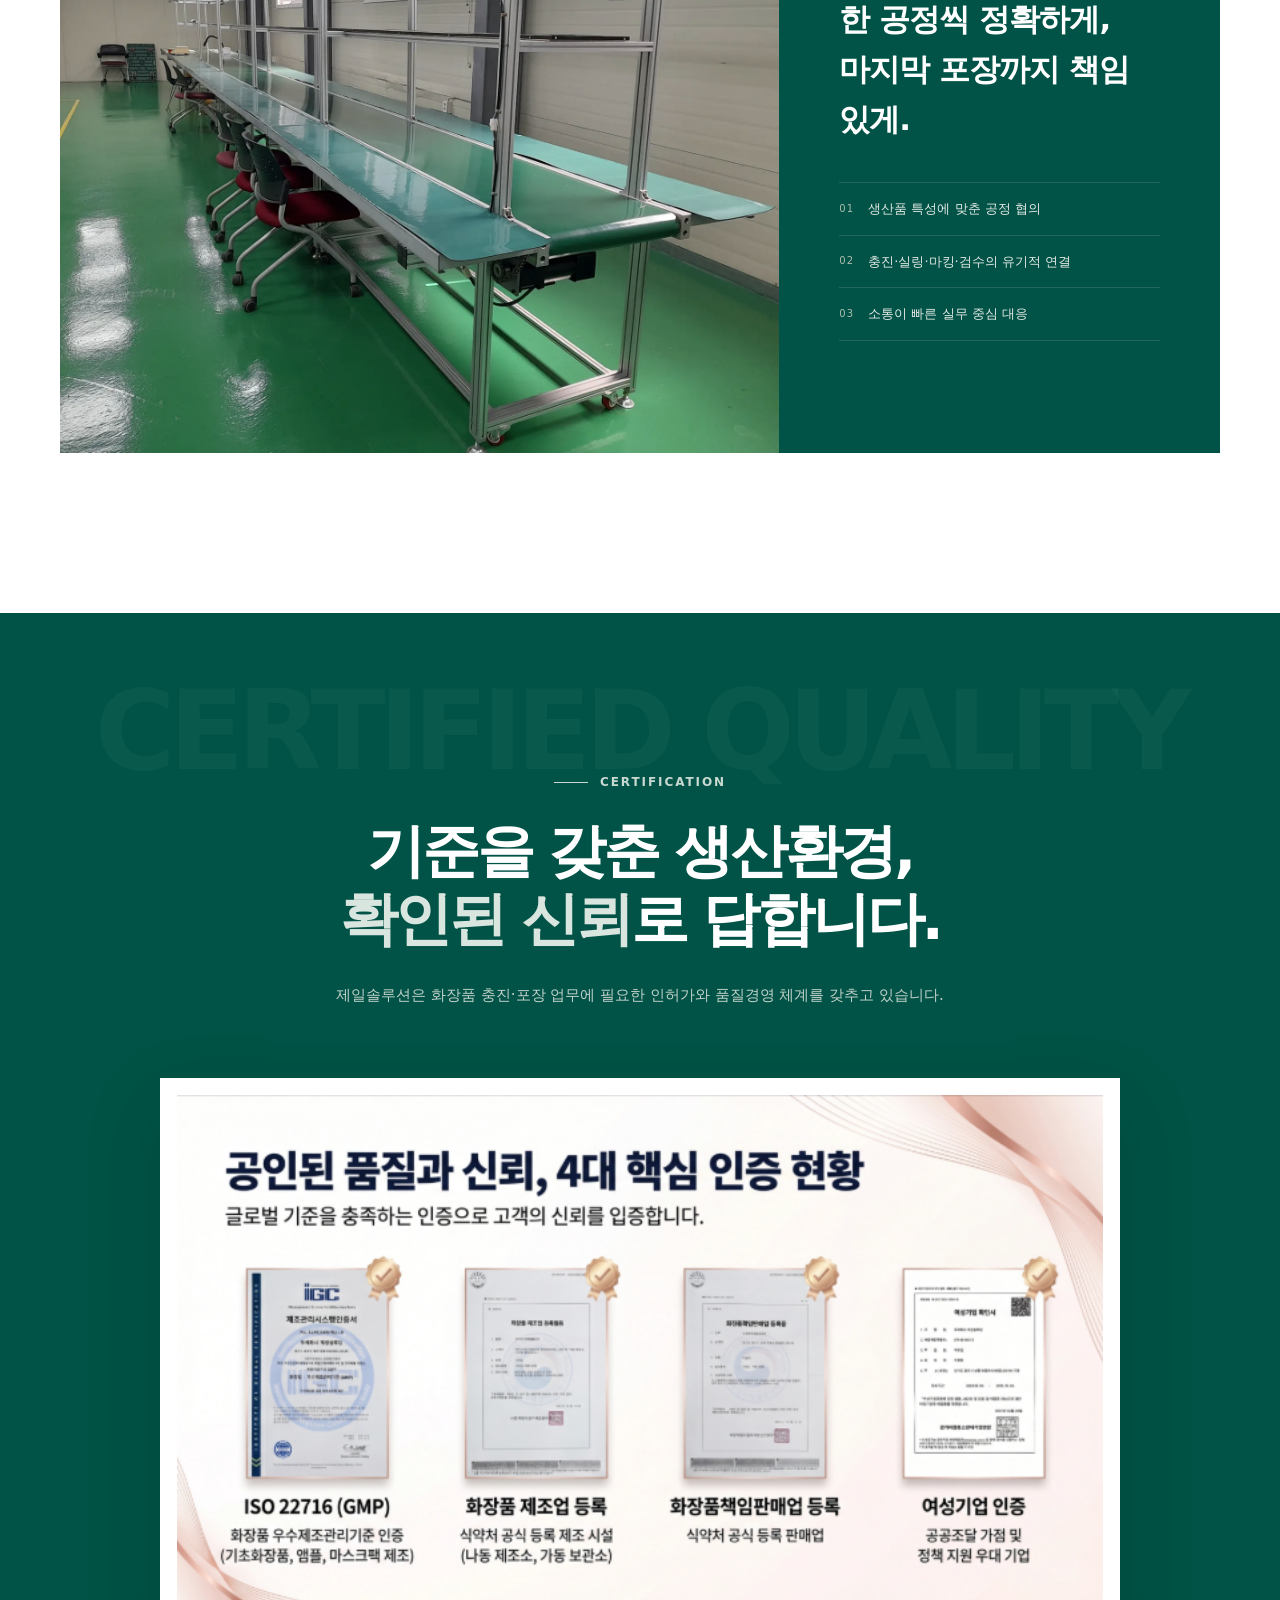
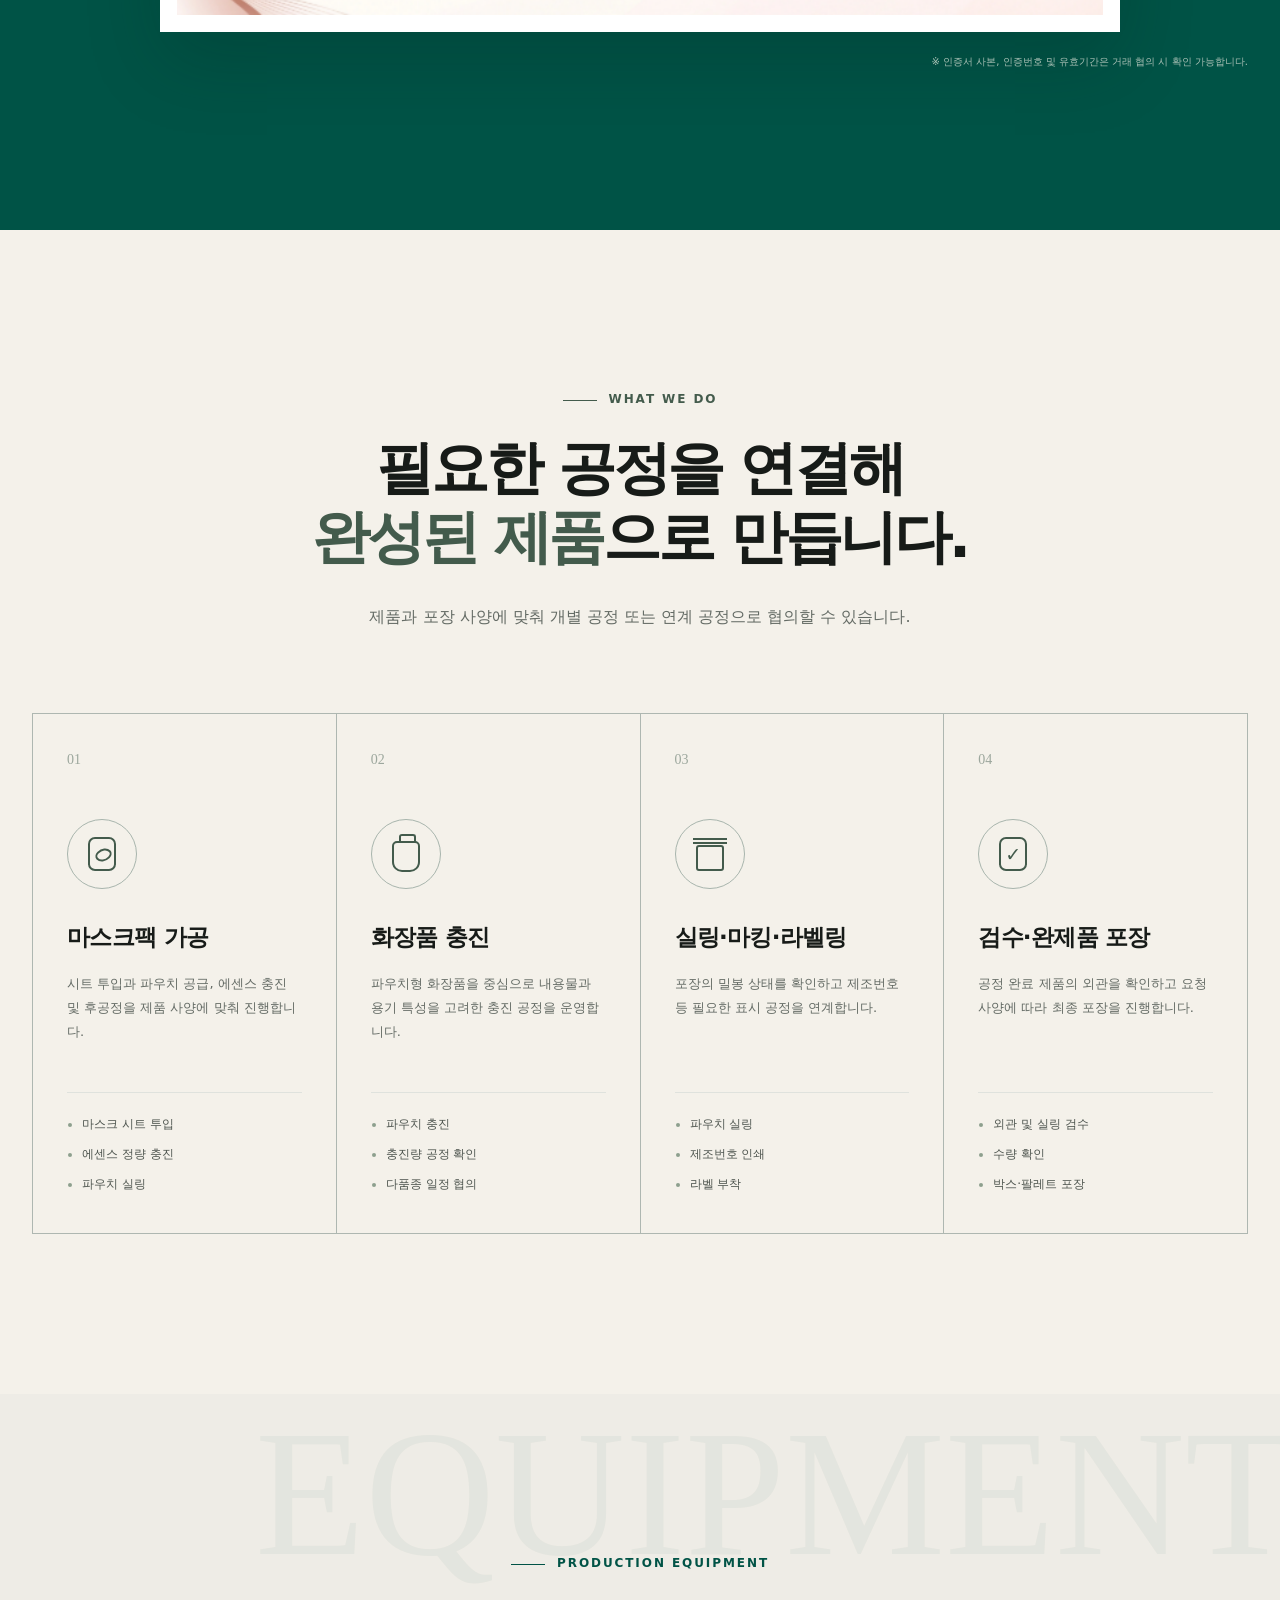
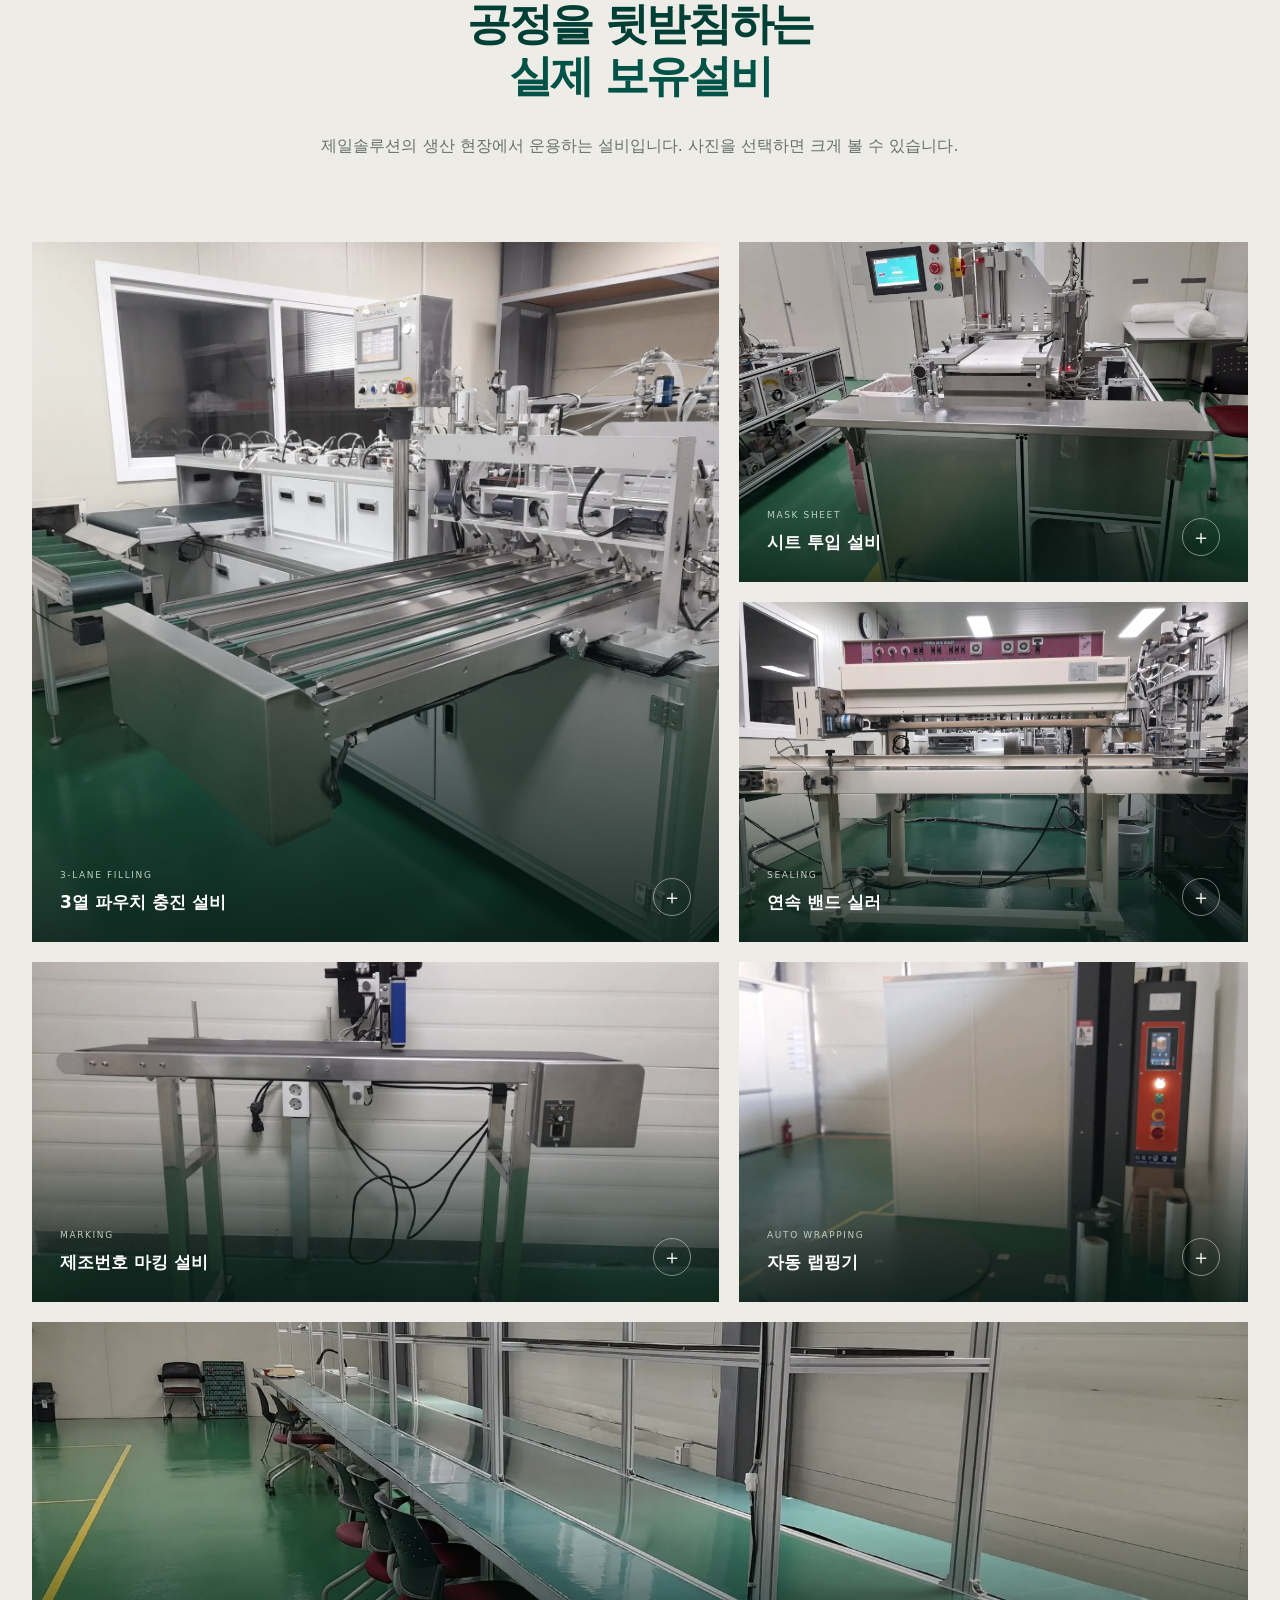
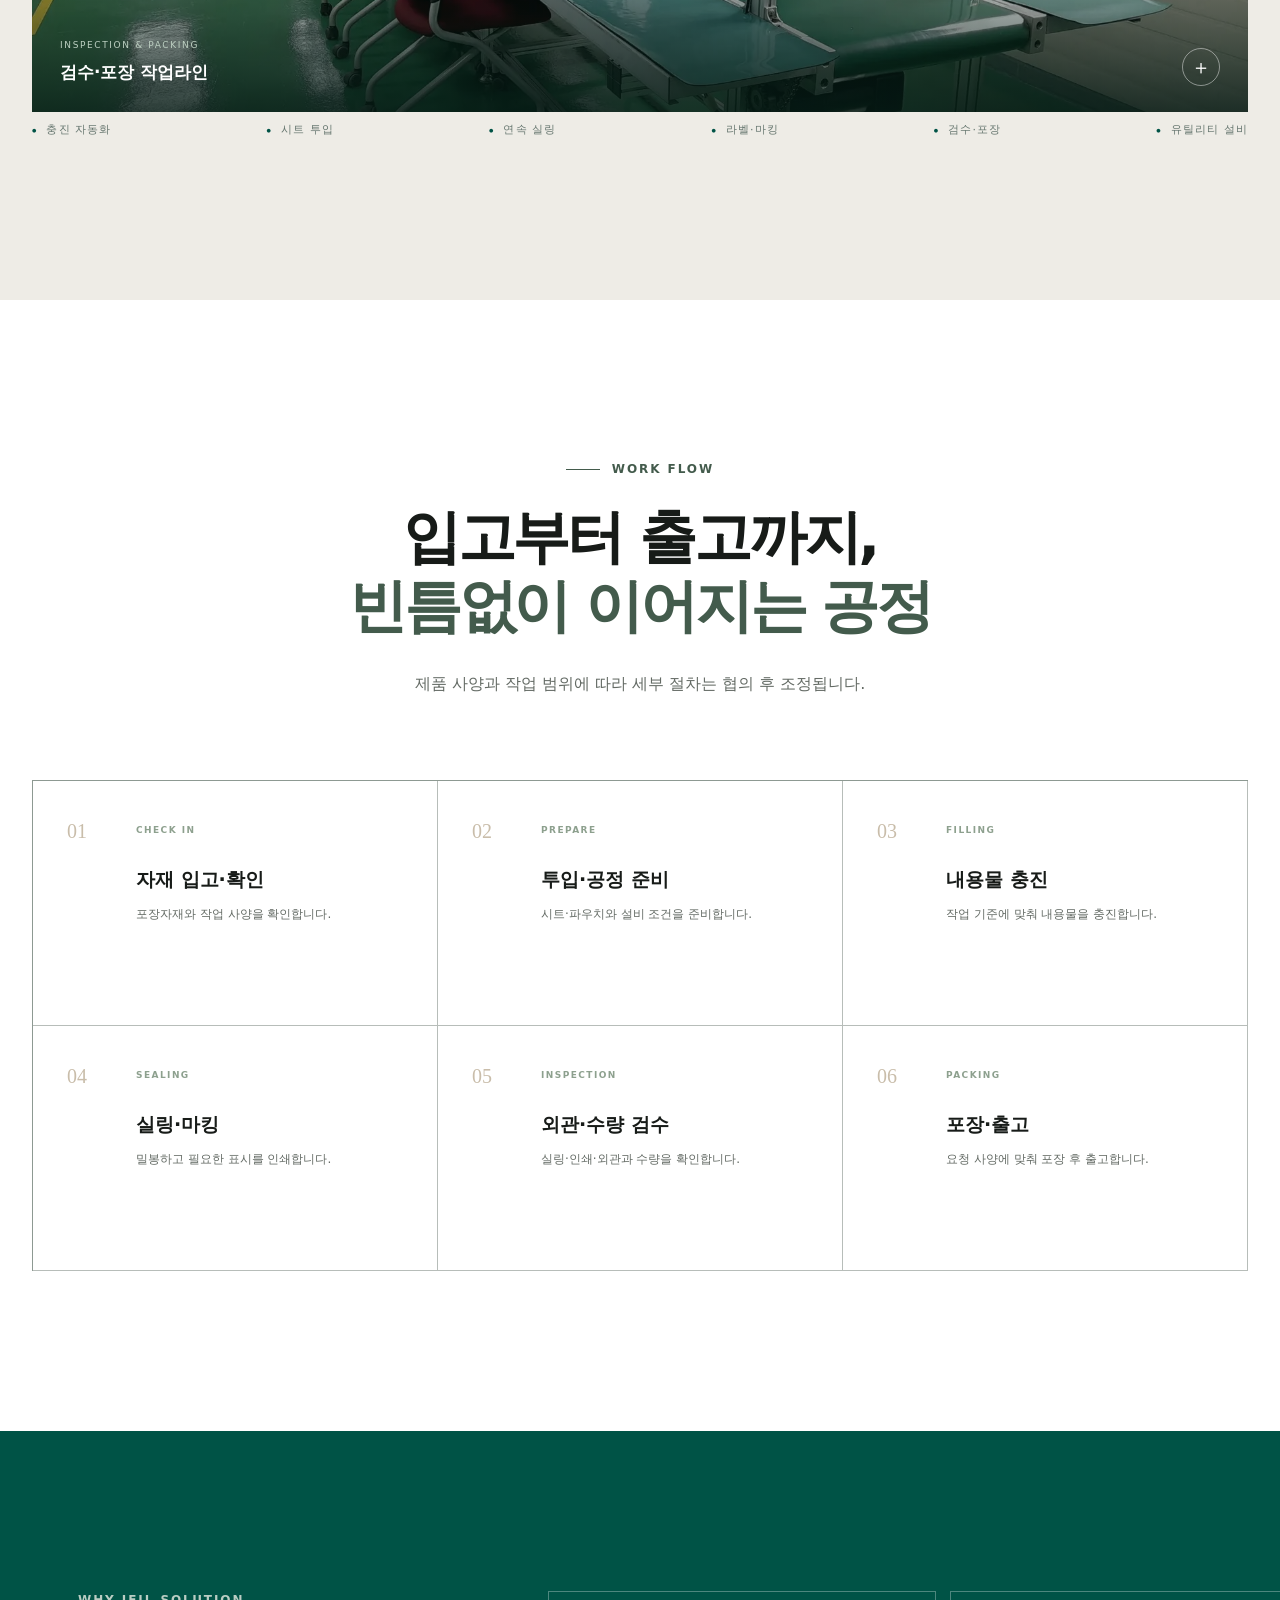
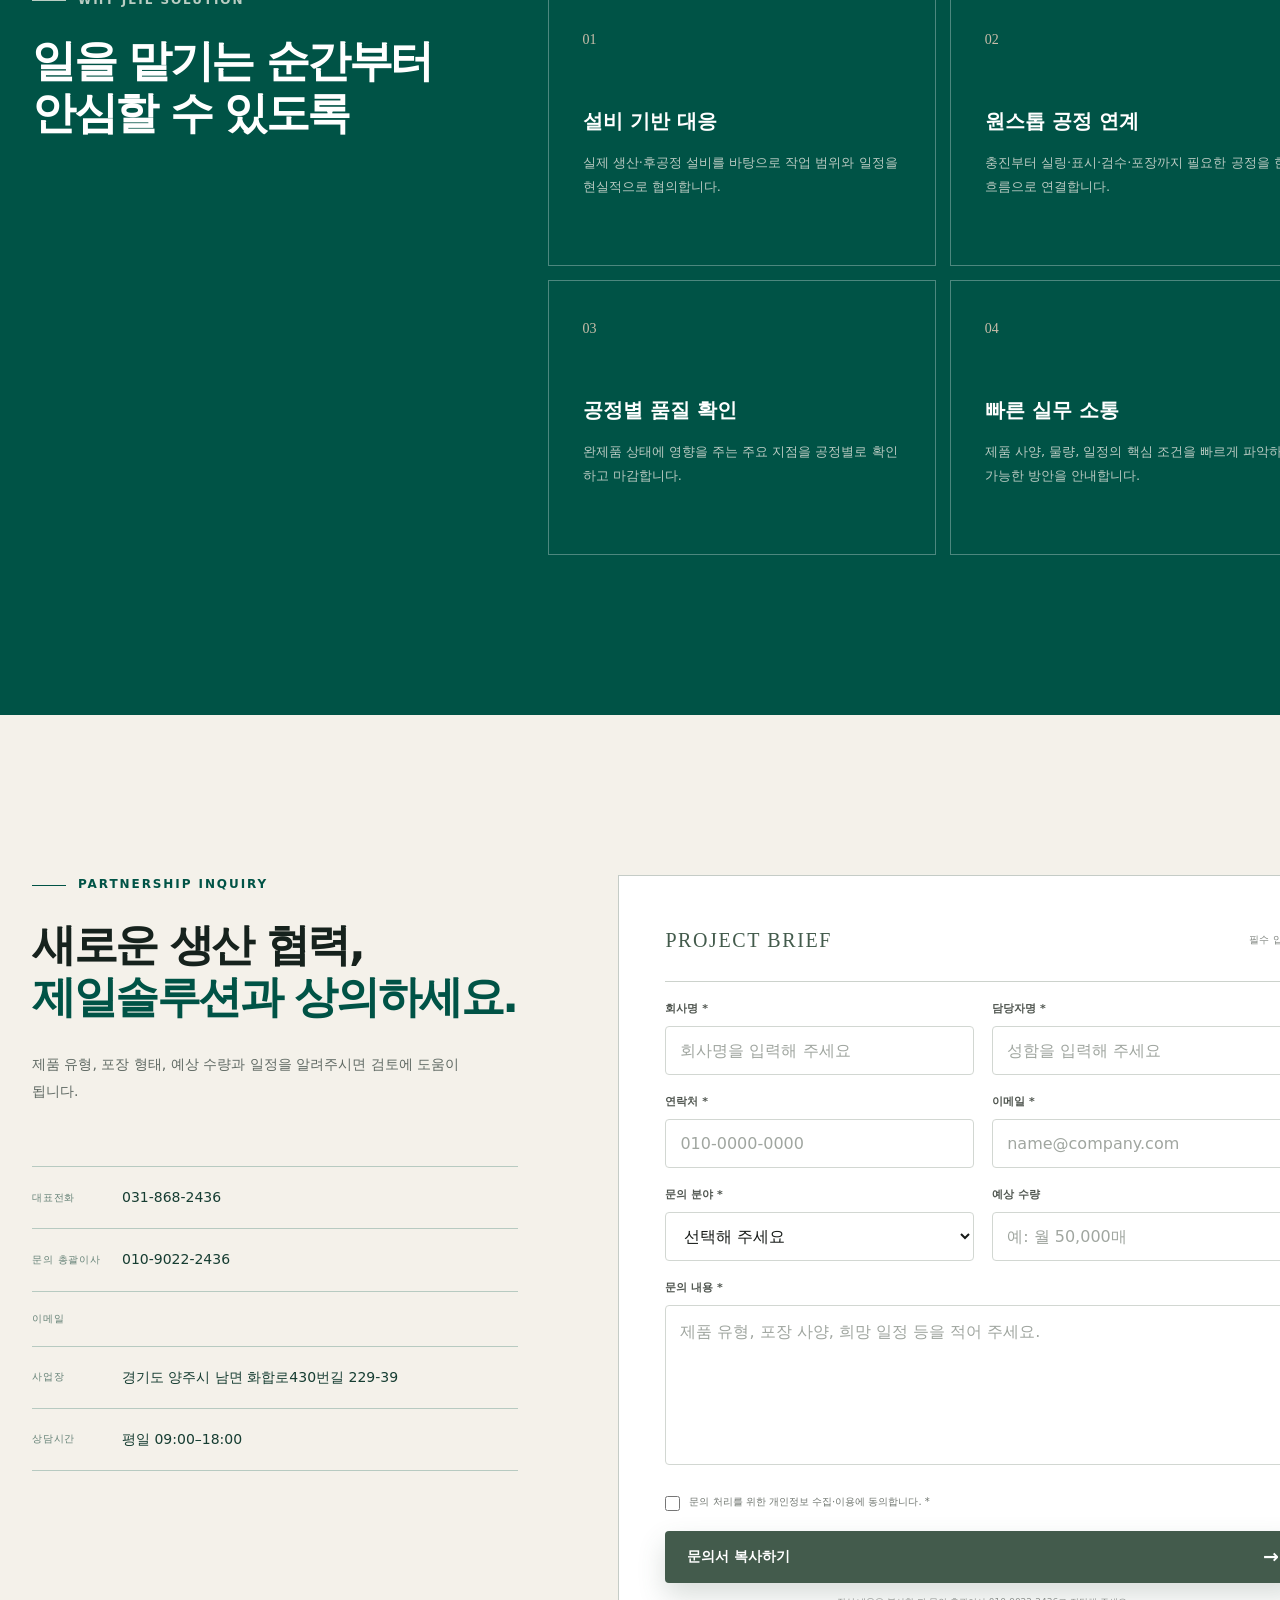
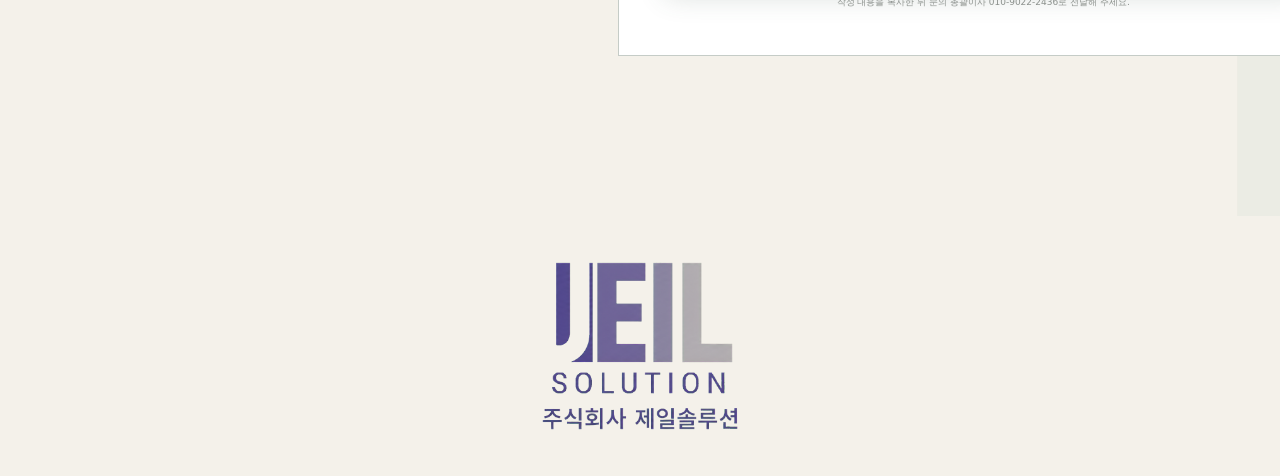
==== commit e9bd2127: "Apply JEIL footer logo" ====
--- a/index.html
+++ b/index.html
@@ -2,12 +2,16 @@
 <html lang="ko">
 <head>
   <meta charset="utf-8">
+  <meta name="naver-site-verification" content="f32cb0f518415812e6e76c211db03bd0b1edc762">
   <meta name="description" content="주식회사 제일솔루션은 마스크팩 및 화장품 충진·실링·라벨링·검수·포장 공정을 전문으로 수행합니다.">
+  <meta name="robots" content="index,follow,max-image-preview:large">
+  <link rel="canonical" href="https://xn--2s2bi8mdf07t3wa.com/">
   <meta name="theme-color" content="#435b4c">
   <meta property="og:type" content="website">
+  <meta property="og:url" content="https://xn--2s2bi8mdf07t3wa.com/">
   <meta property="og:title" content="주식회사 제일솔루션 | 마스크팩·화장품 충진포장">
   <meta property="og:description" content="정확한 충진부터 실링·라벨링·검수·포장까지. 생산의 완성도를 높이는 파트너.">
-  <meta property="og:image" content="hero.webp">
+  <meta property="og:image" content="https://xn--2s2bi8mdf07t3wa.com/hero.webp">
   <link rel="icon" href="favicon.svg" type="image/svg+xml">
   <link rel="stylesheet" href="styles.css">
   <title>주식회사 제일솔루션 | 마스크팩·화장품 충진포장</title>
@@ -288,26 +292,11 @@
     </section>
   </main>
 
-  <footer class="site-footer">
-    <div class="shell footer-top">
-      <a class="brand brand-footer" href="#top">
-        <img class="brand-logo" src="brand-logo-web.png" width="778" height="569" alt="JEIL SOLUTION">
-        <span class="brand-divider" aria-hidden="true"></span>
-        <span class="brand-company">
-          <strong>주식회사 제일솔루션</strong>
-        </span>
+  <footer class="site-footer" style="background:#f4f1ea;padding:34px 0;">
+    <div class="shell" style="display:flex;justify-content:center;align-items:center;">
+      <a href="#top" aria-label="제일솔루션 홈" style="display:block;line-height:0;">
+        <img src="[data-uri]" width="698" height="607" alt="JEIL SOLUTION 주식회사 제일솔루션" style="display:block;width:220px;height:auto;">
       </a>
-      <p>마스크팩·화장품 충진포장 전문 생산 파트너</p>
-      <a class="to-top" href="#top" aria-label="맨 위로 이동">↑</a>
-    </div>
-    <div class="shell footer-bottom">
-      <div class="footer-info">
-        <span data-footer-phone hidden></span>
-        <span data-footer-mobile hidden></span>
-        <span data-footer-email hidden></span>
-        <span data-footer-address hidden></span>
-      </div>
-      <p>© <span id="year"></span> JEIL SOLUTION CO., LTD. ALL RIGHTS RESERVED.</p>
     </div>
   </footer>
 
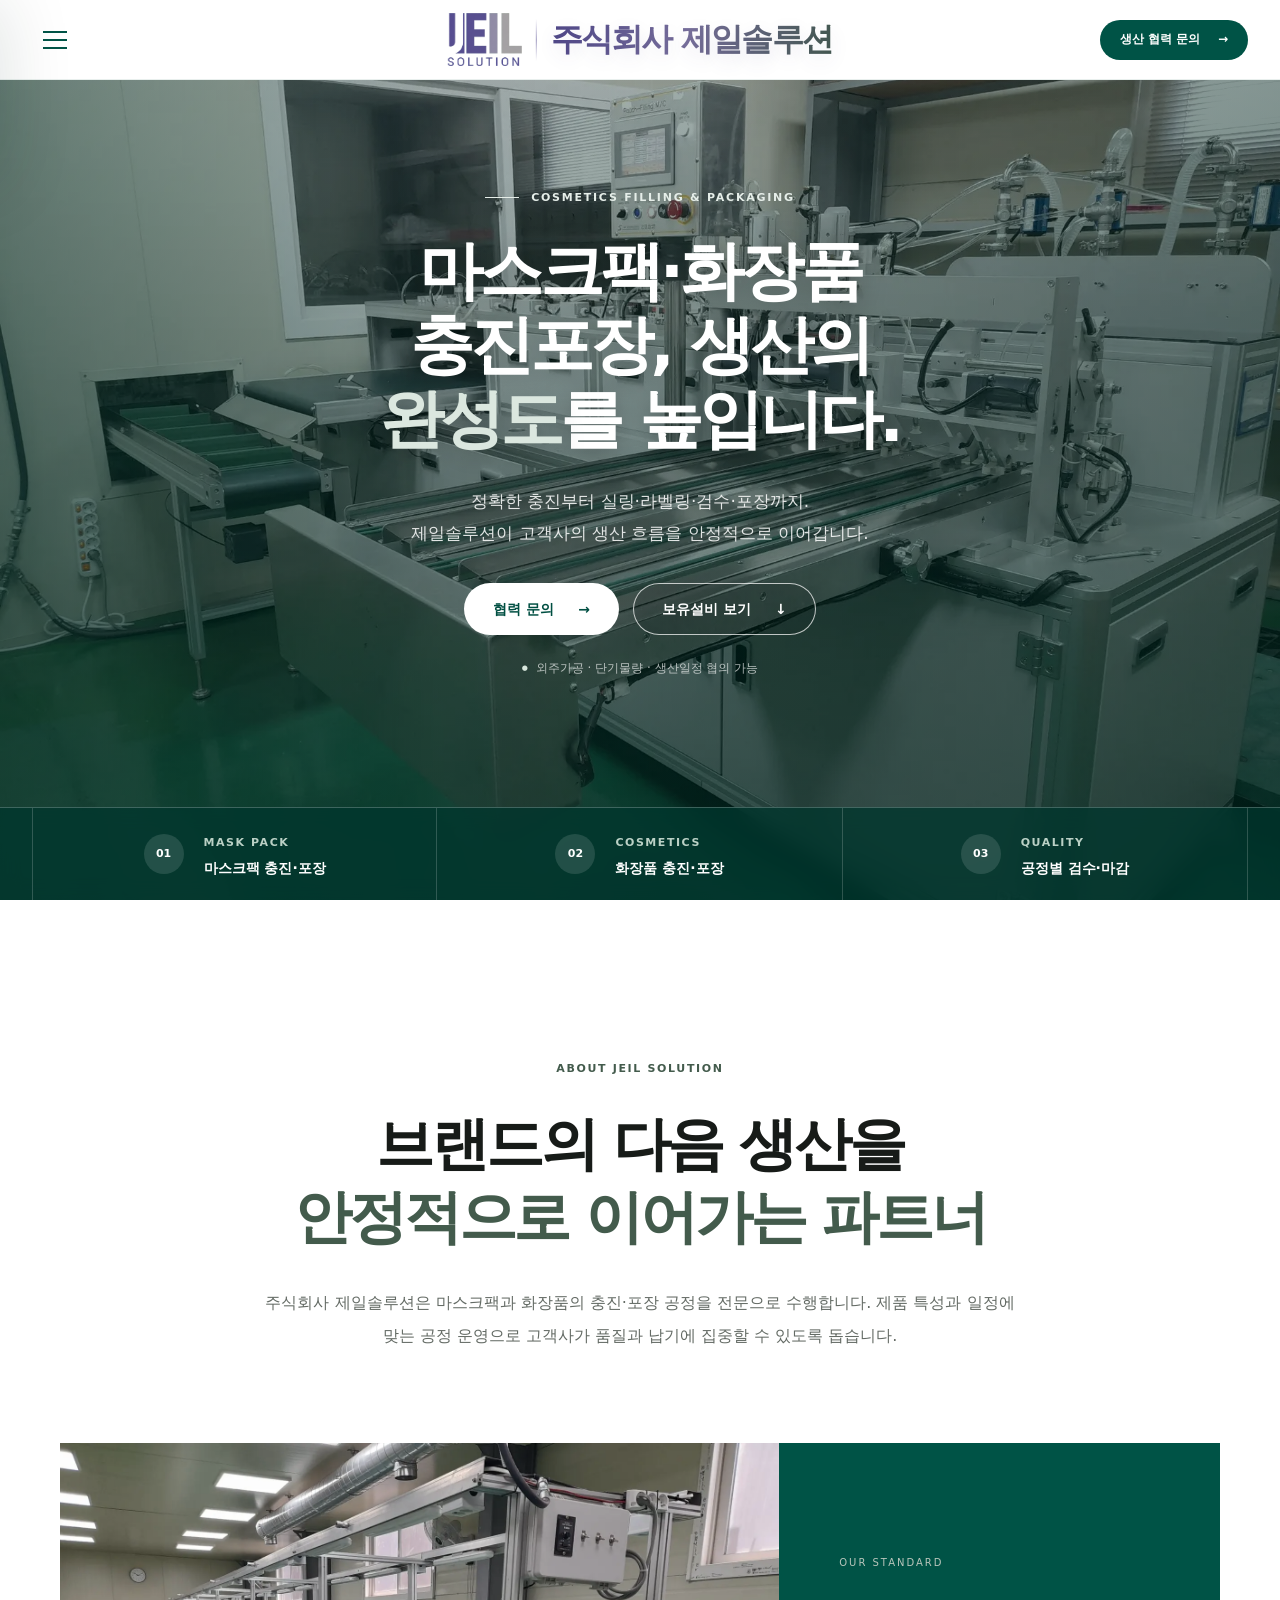
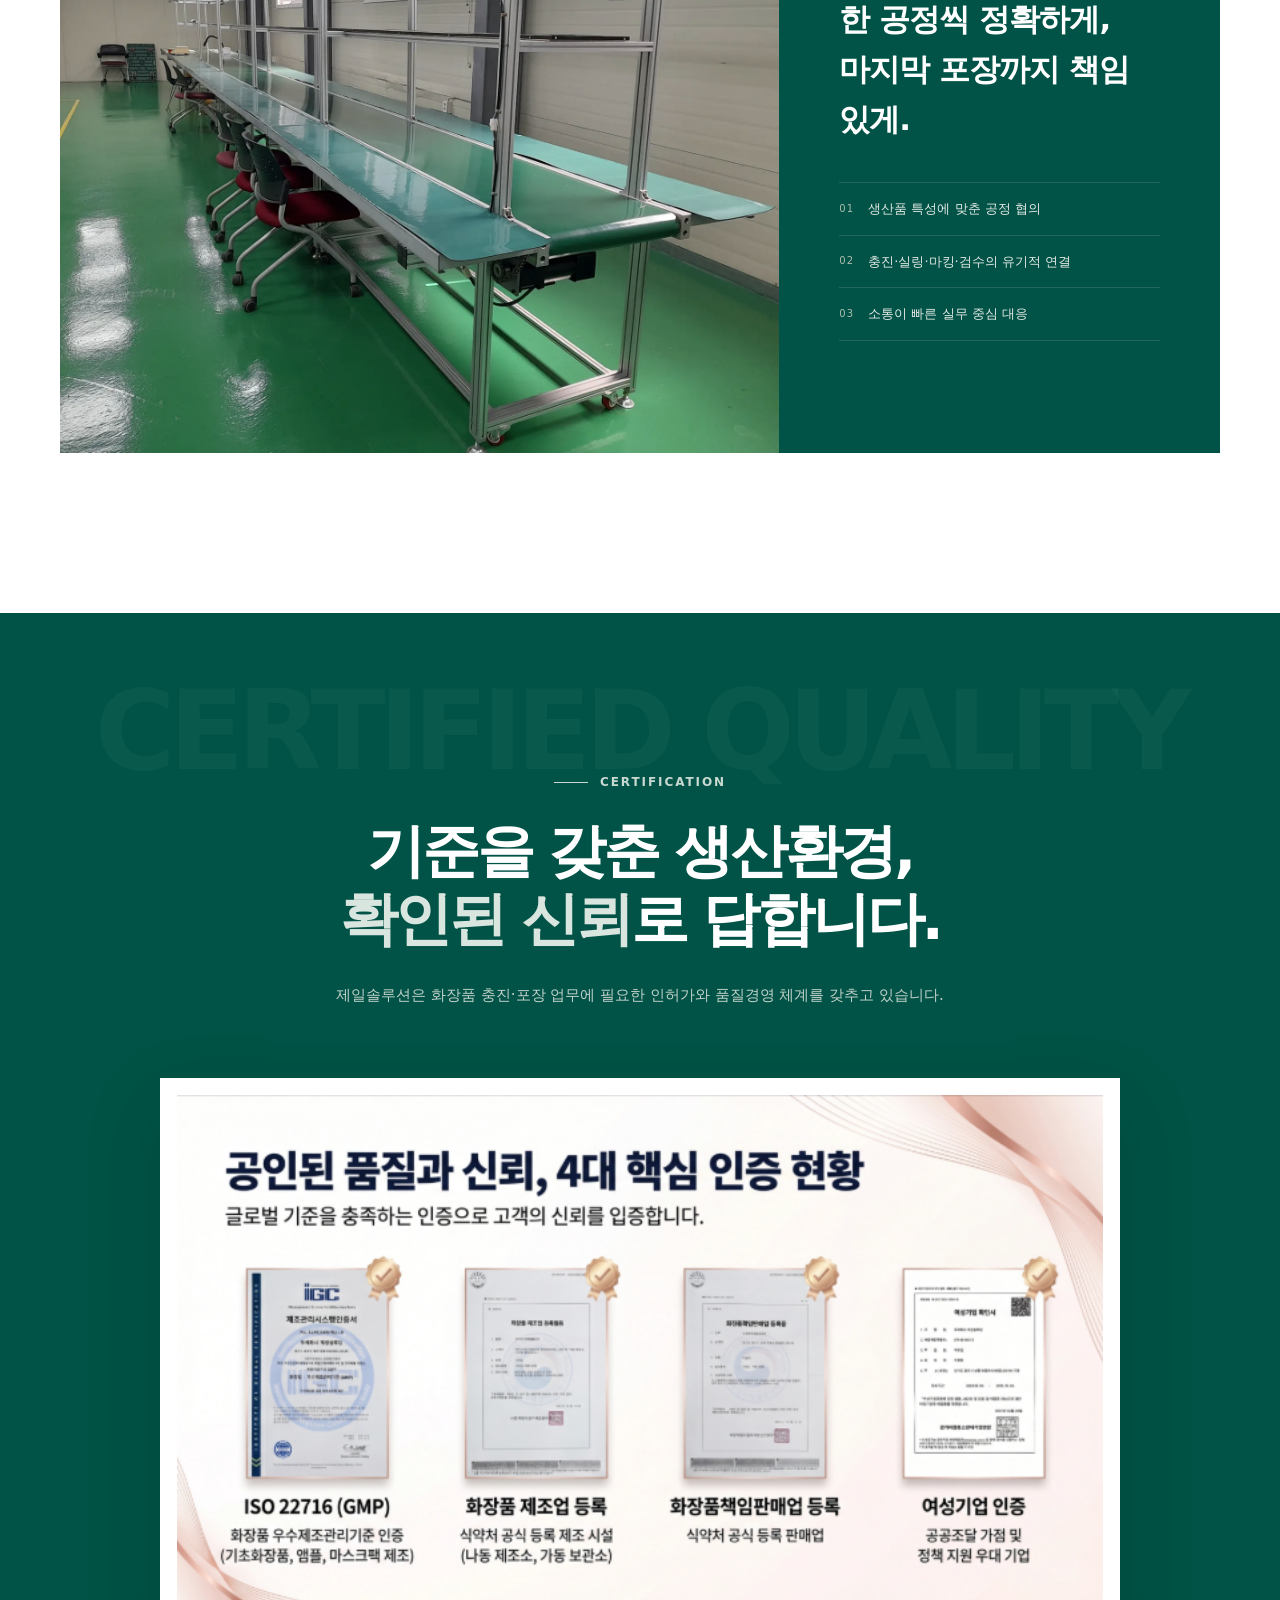
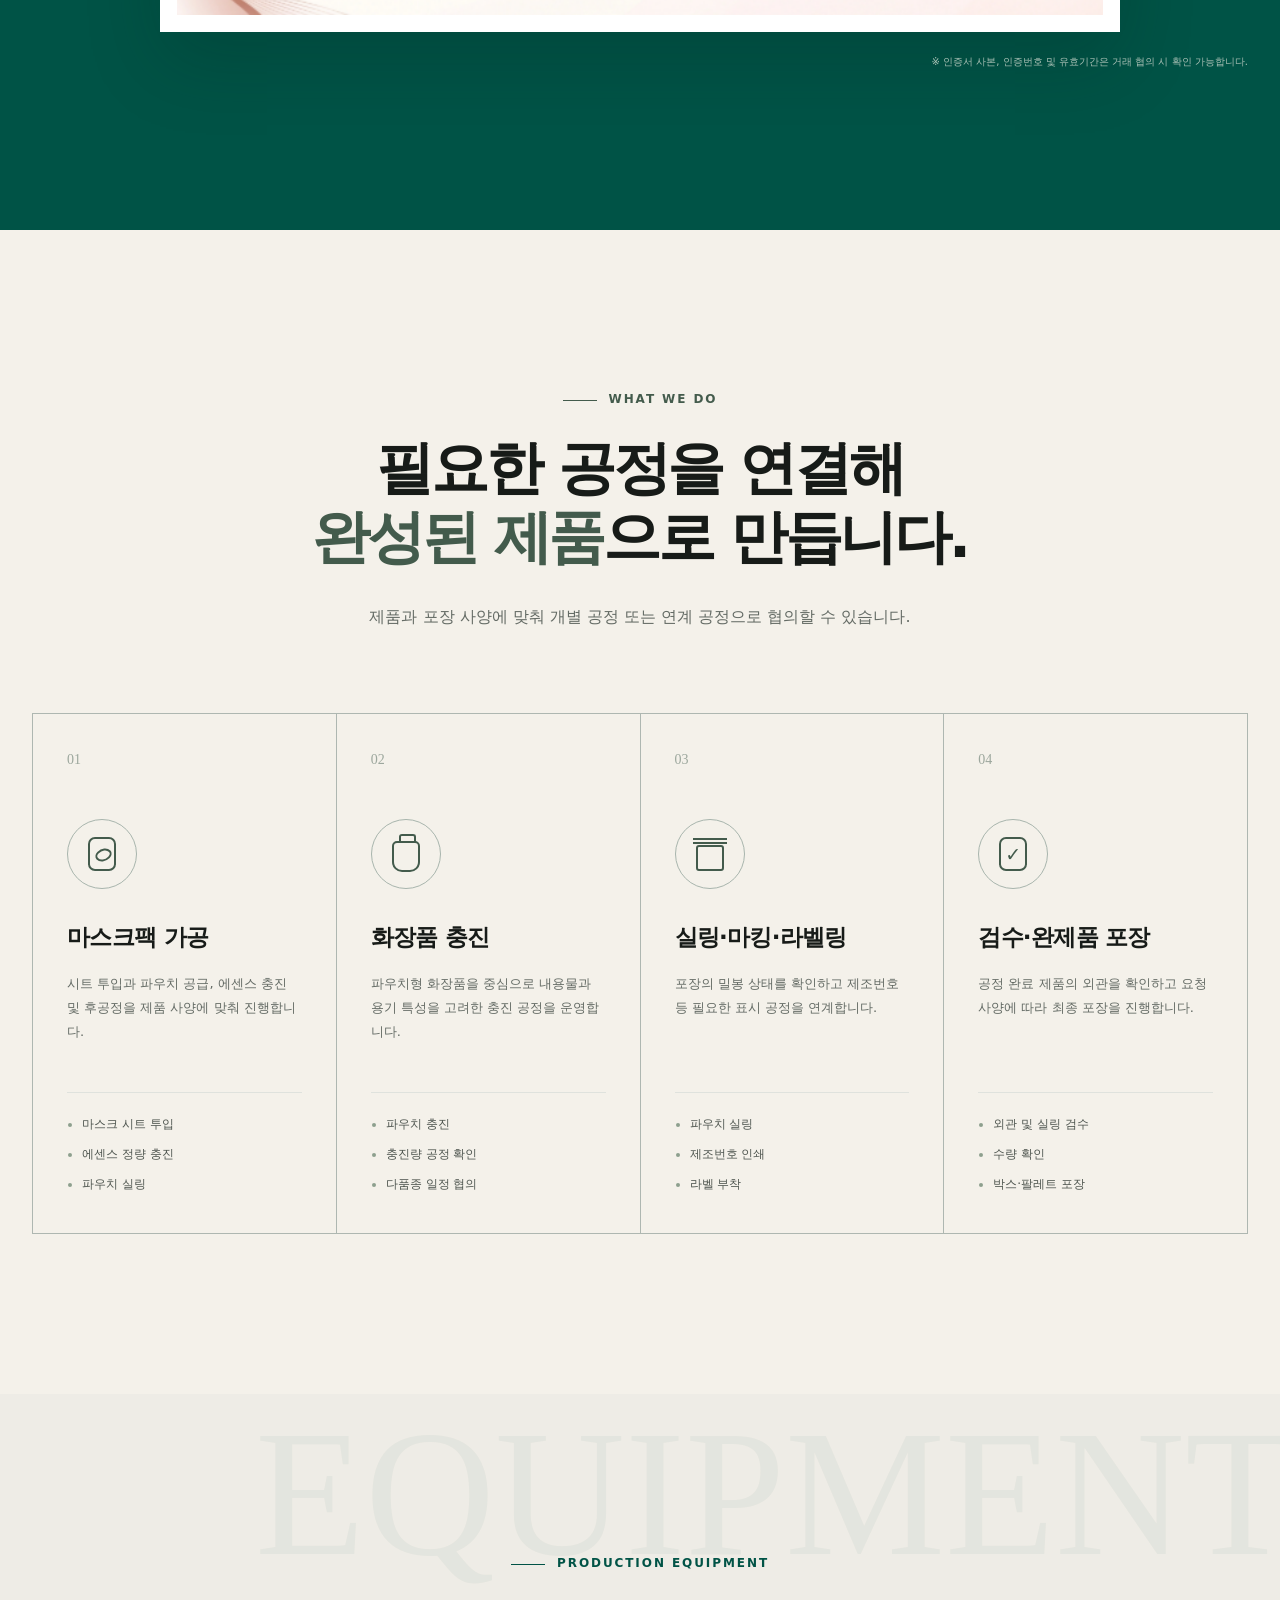
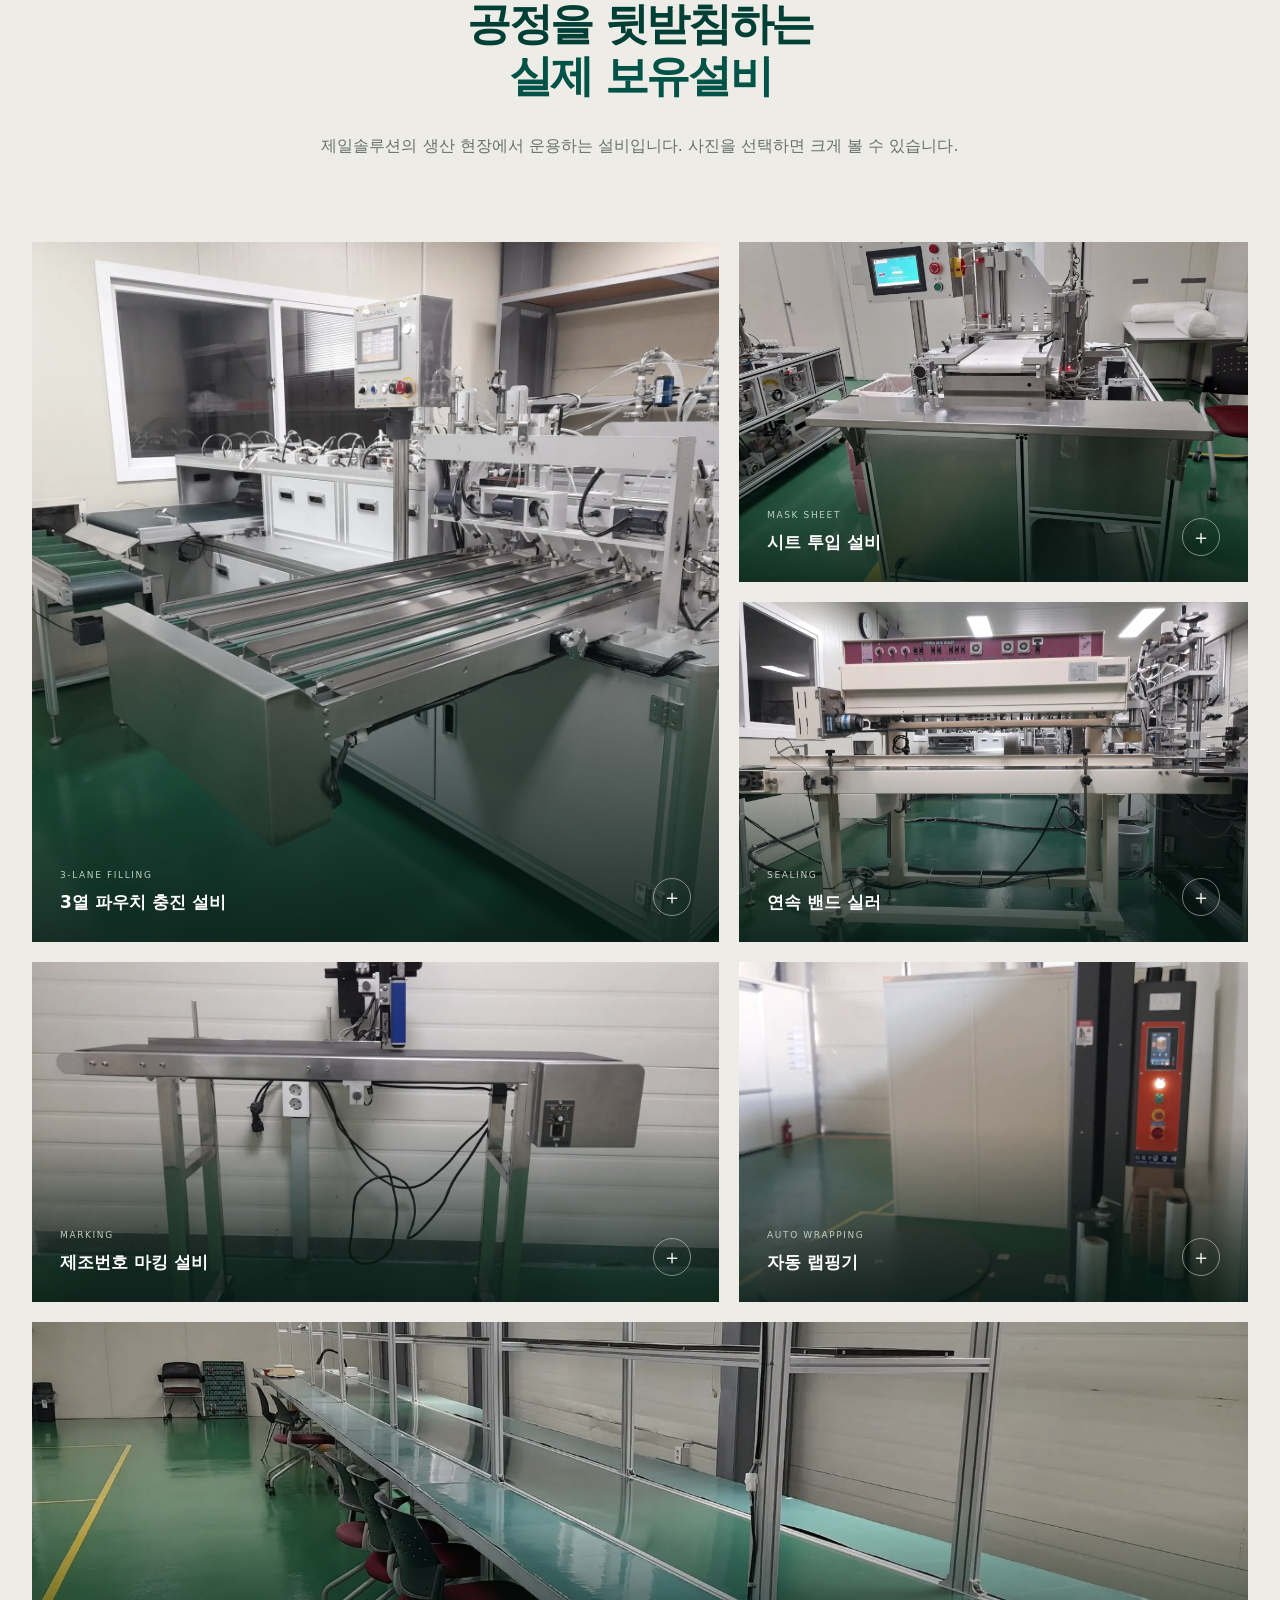
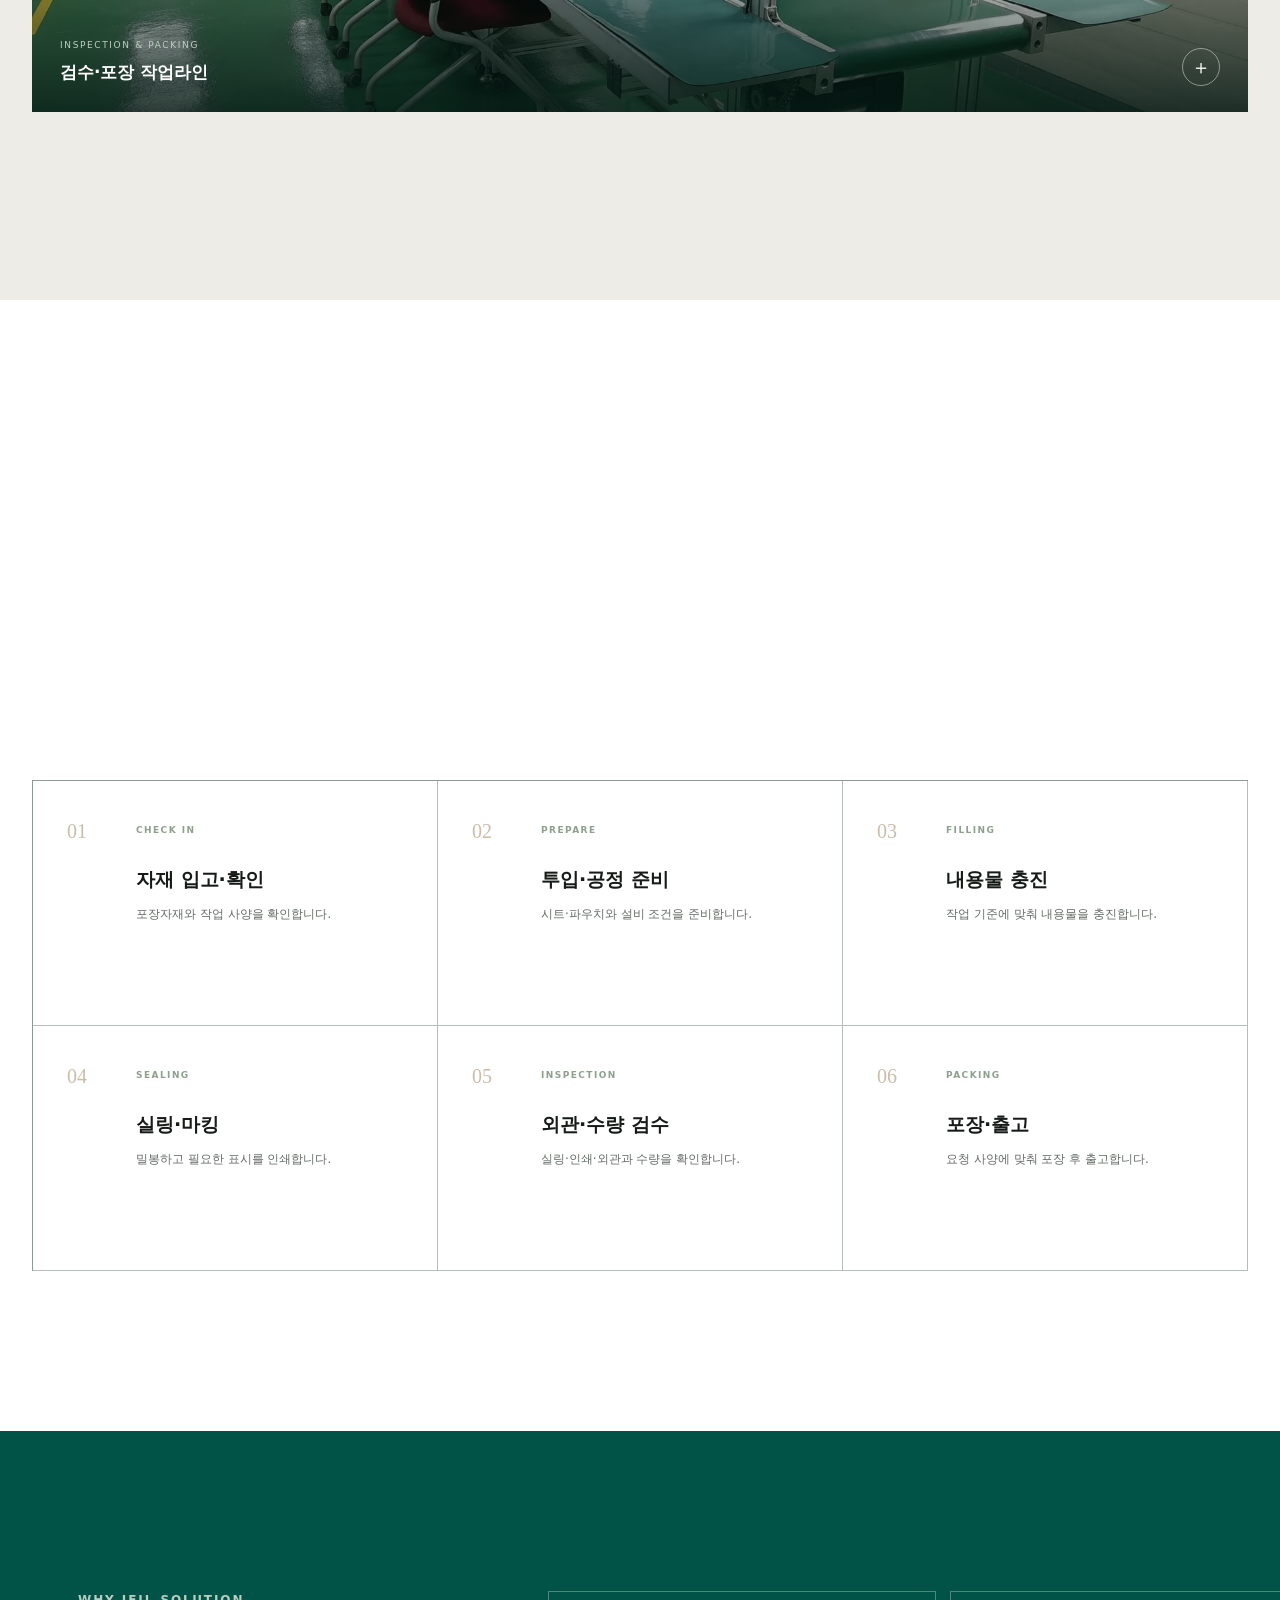
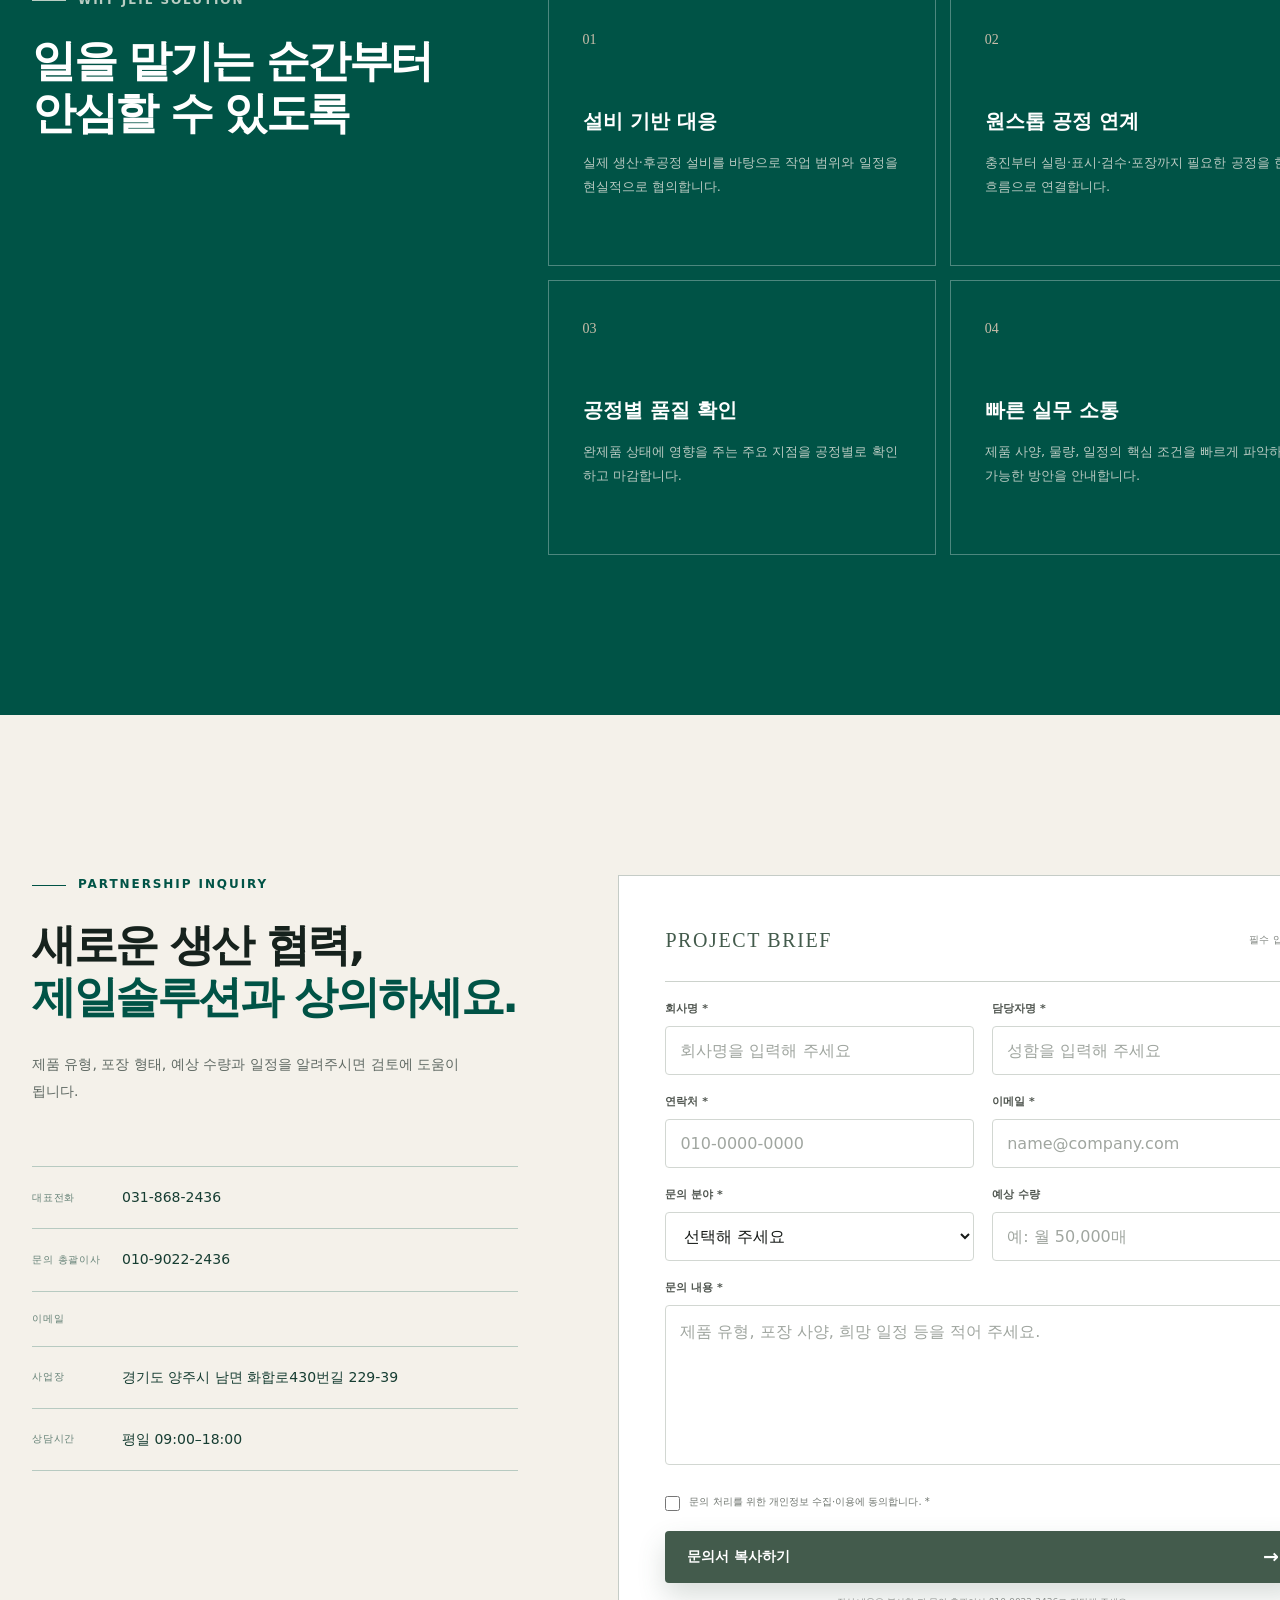
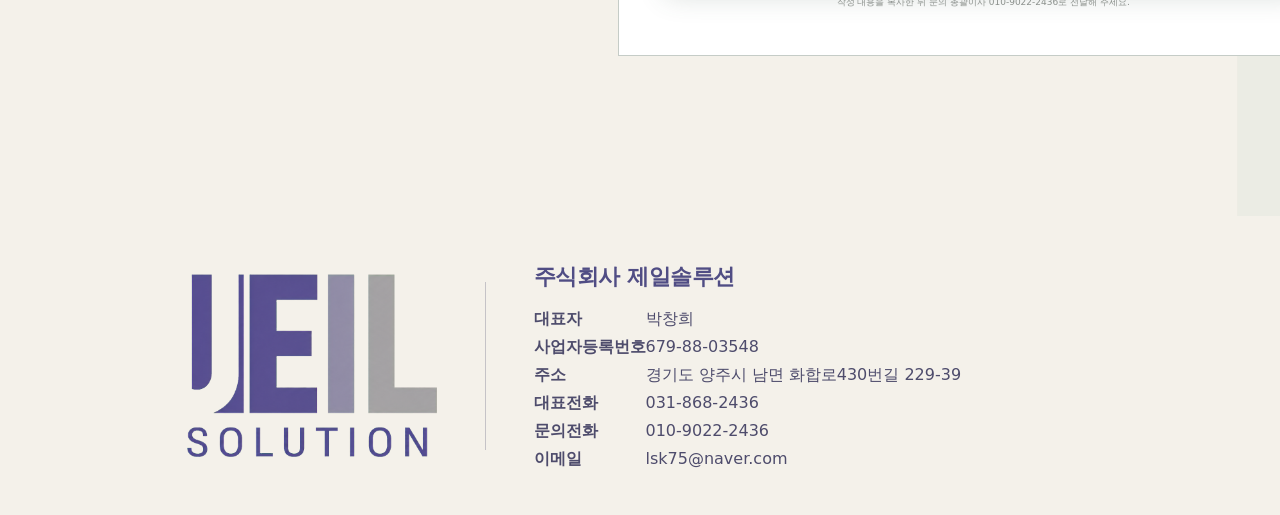
==== commit 6d6da863: "Arrange footer company information" ====
--- a/index.html
+++ b/index.html
@@ -292,11 +292,23 @@
     </section>
   </main>
 
-  <footer class="site-footer" style="background:#f4f1ea;padding:34px 0;">
-    <div class="shell" style="display:flex;justify-content:center;align-items:center;">
-      <a href="#top" aria-label="제일솔루션 홈" style="display:block;line-height:0;">
-        <img src="[data-uri]" width="698" height="607" alt="JEIL SOLUTION 주식회사 제일솔루션" style="display:block;width:220px;height:auto;">
+  <footer class="site-footer" style="background:#f4f1ea;padding:42px 0;">
+    <div class="shell" style="display:flex;align-items:center;justify-content:center;gap:48px;">
+      <a href="#top" aria-label="제일솔루션 홈" style="display:block;flex:0 0 250px;line-height:0;">
+        <img src="brand-logo-web.png" width="778" height="569" alt="JEIL SOLUTION" style="display:block;width:250px;height:auto;">
       </a>
+
+      <span aria-hidden="true" style="display:block;width:1px;height:168px;background:rgba(78,76,108,.28);"></span>
+
+      <div aria-label="회사 정보" style="color:#4e4c6c;line-height:1.75;min-width:560px;">
+        <strong style="display:block;margin-bottom:8px;font-size:22px;letter-spacing:-.02em;color:#504d84;">주식회사 제일솔루션</strong>
+        <p style="margin:0;"><span style="display:inline-block;min-width:112px;font-weight:700;">대표자</span>박창희</p>
+        <p style="margin:0;"><span style="display:inline-block;min-width:112px;font-weight:700;">사업자등록번호</span>679-88-03548</p>
+        <address style="margin:0;font-style:normal;"><span style="display:inline-block;min-width:112px;font-weight:700;">주소</span>경기도 양주시 남면 화합로430번길 229-39</address>
+        <p style="margin:0;"><span style="display:inline-block;min-width:112px;font-weight:700;">대표전화</span><a href="tel:031-868-2436" style="color:inherit;text-decoration:none;">031-868-2436</a></p>
+        <p style="margin:0;"><span style="display:inline-block;min-width:112px;font-weight:700;">문의전화</span><a href="tel:010-9022-2436" style="color:inherit;text-decoration:none;">010-9022-2436</a></p>
+        <p style="margin:0;"><span style="display:inline-block;min-width:112px;font-weight:700;">이메일</span><a href="mailto:lsk75@naver.com" style="color:inherit;text-decoration:none;">lsk75@naver.com</a></p>
+      </div>
     </div>
   </footer>
 
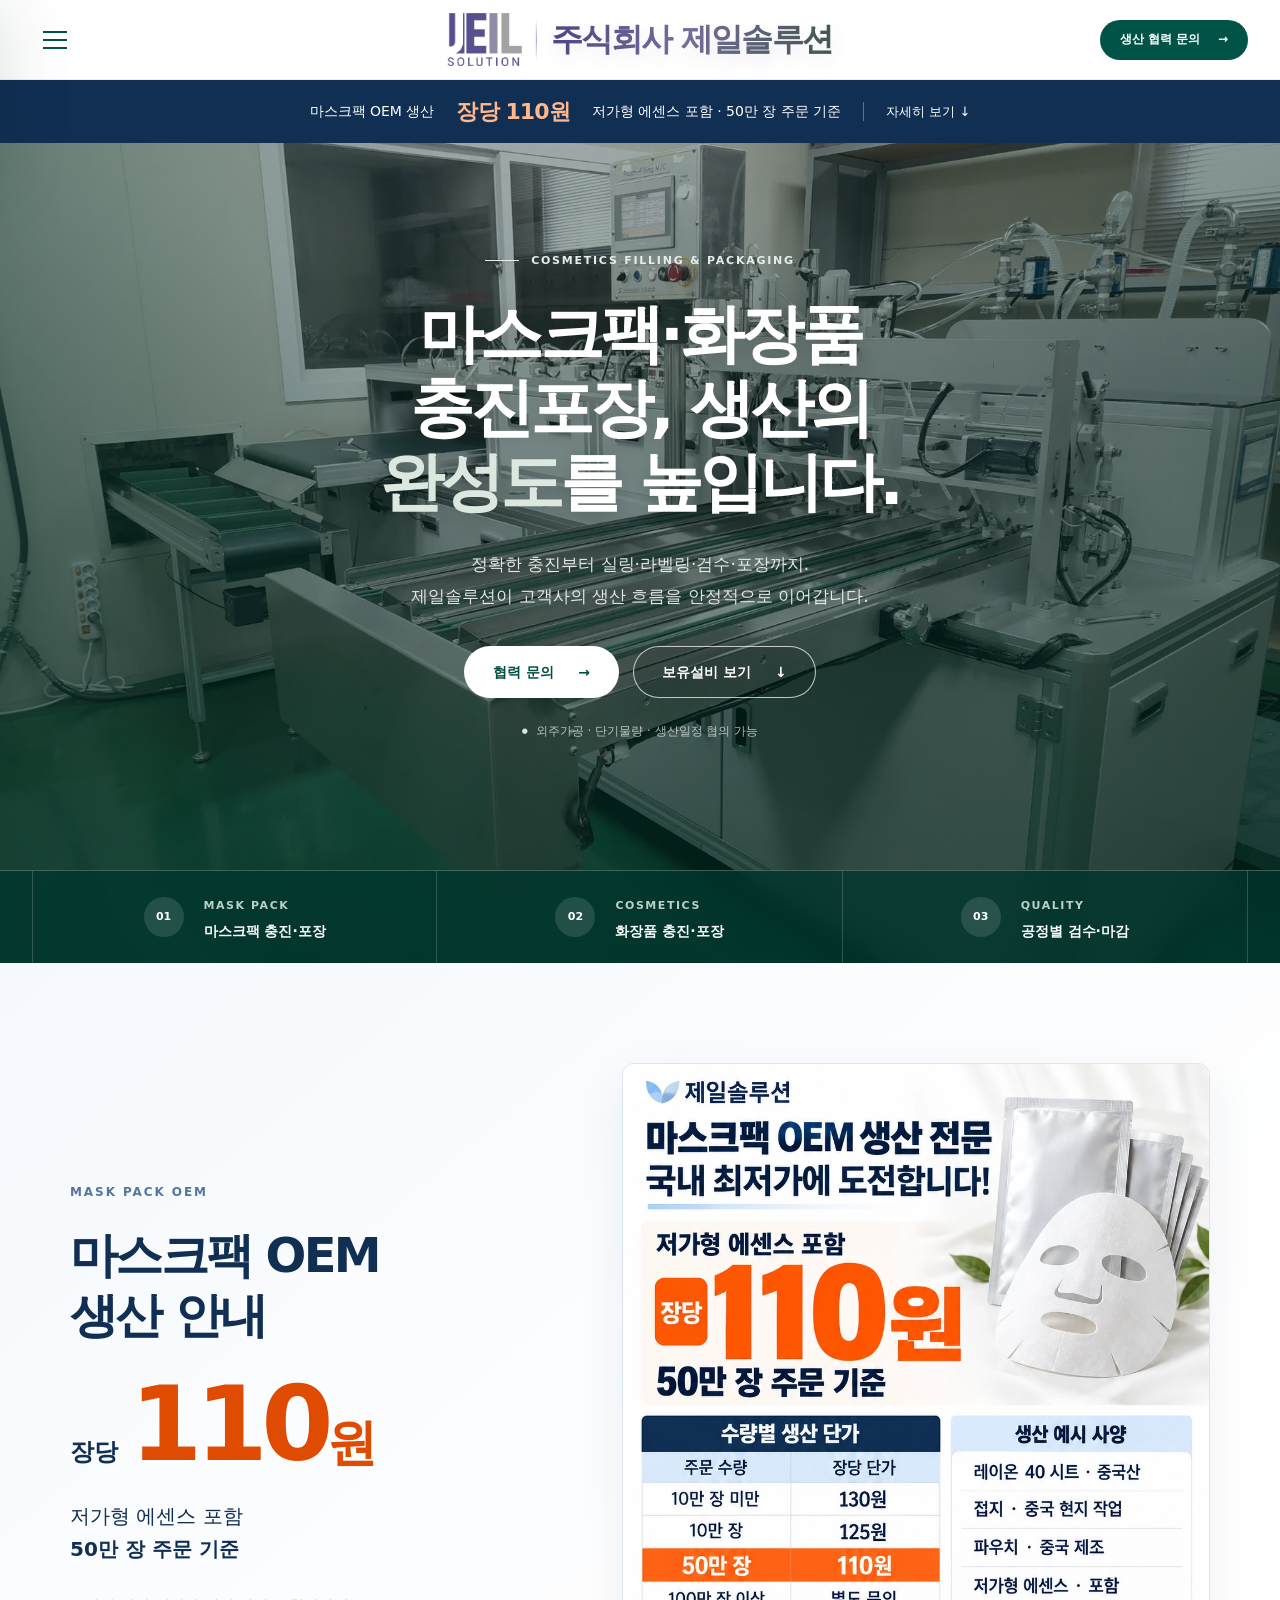
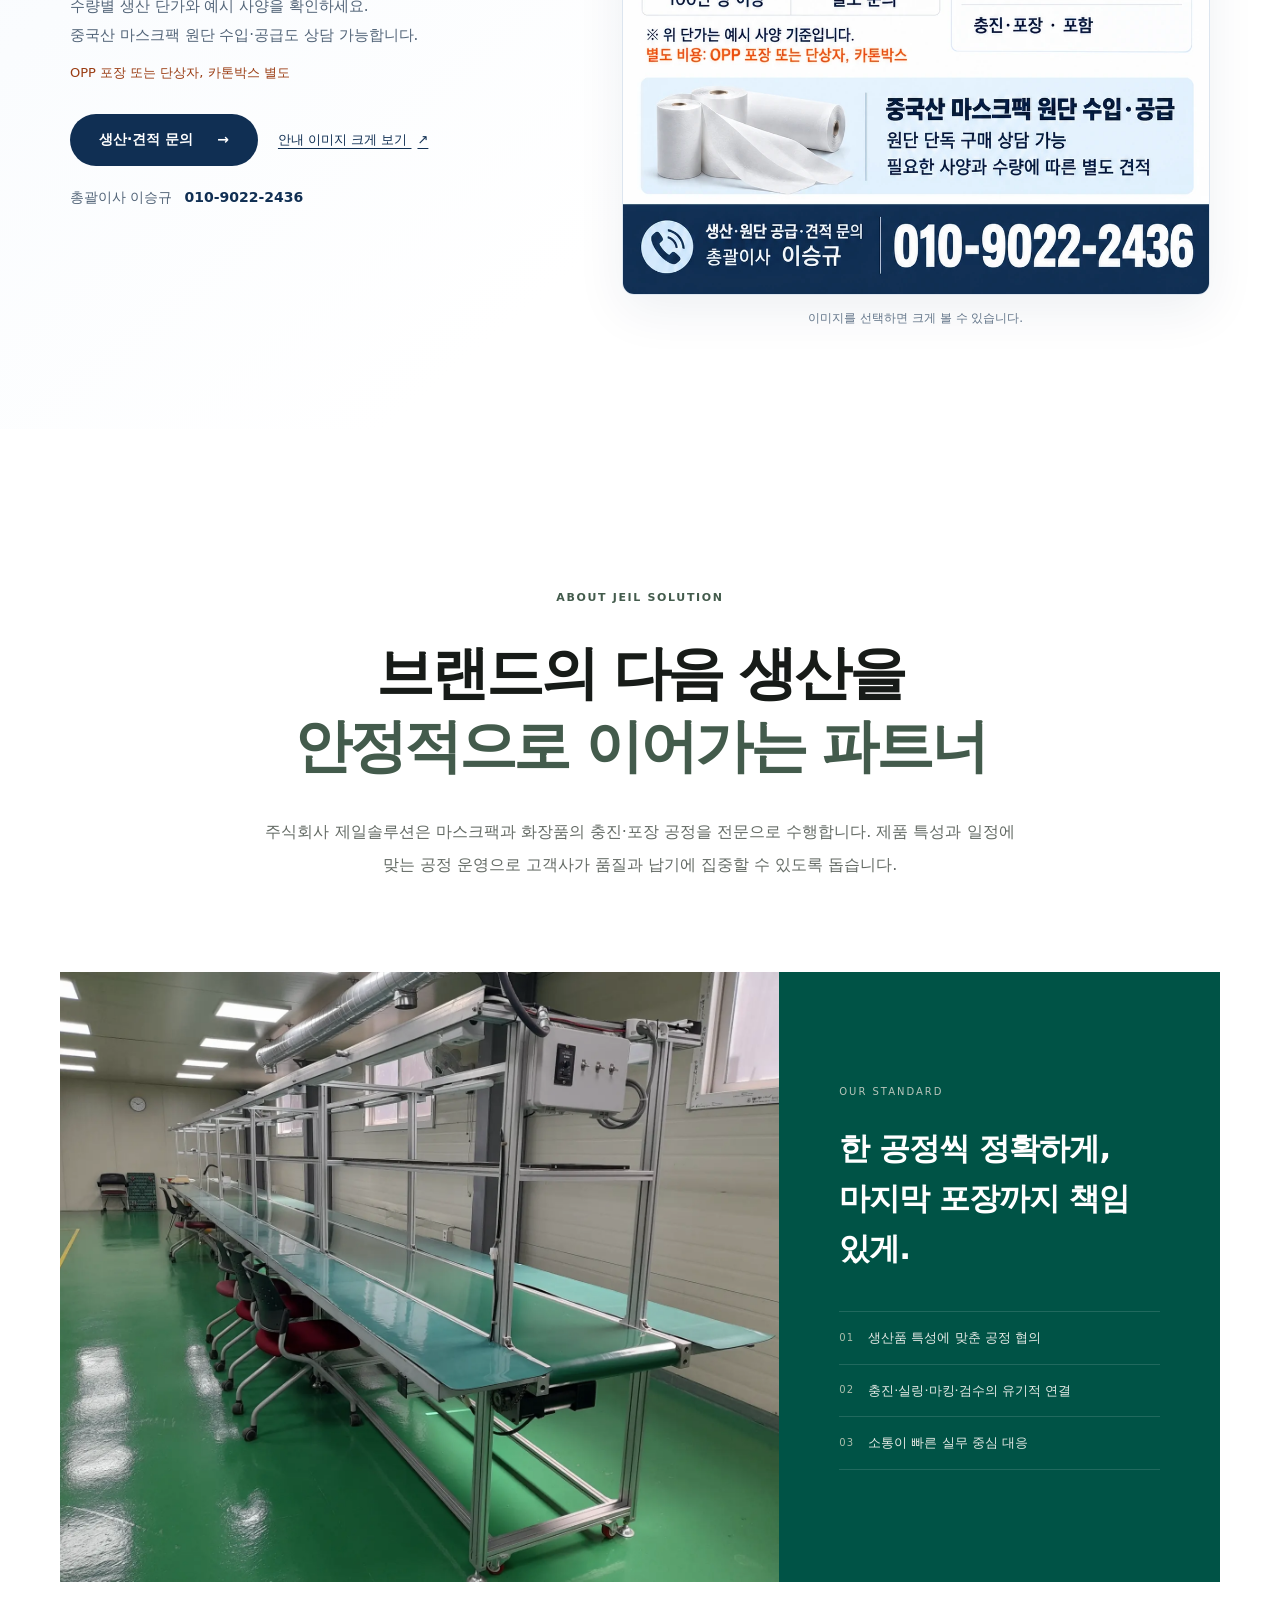
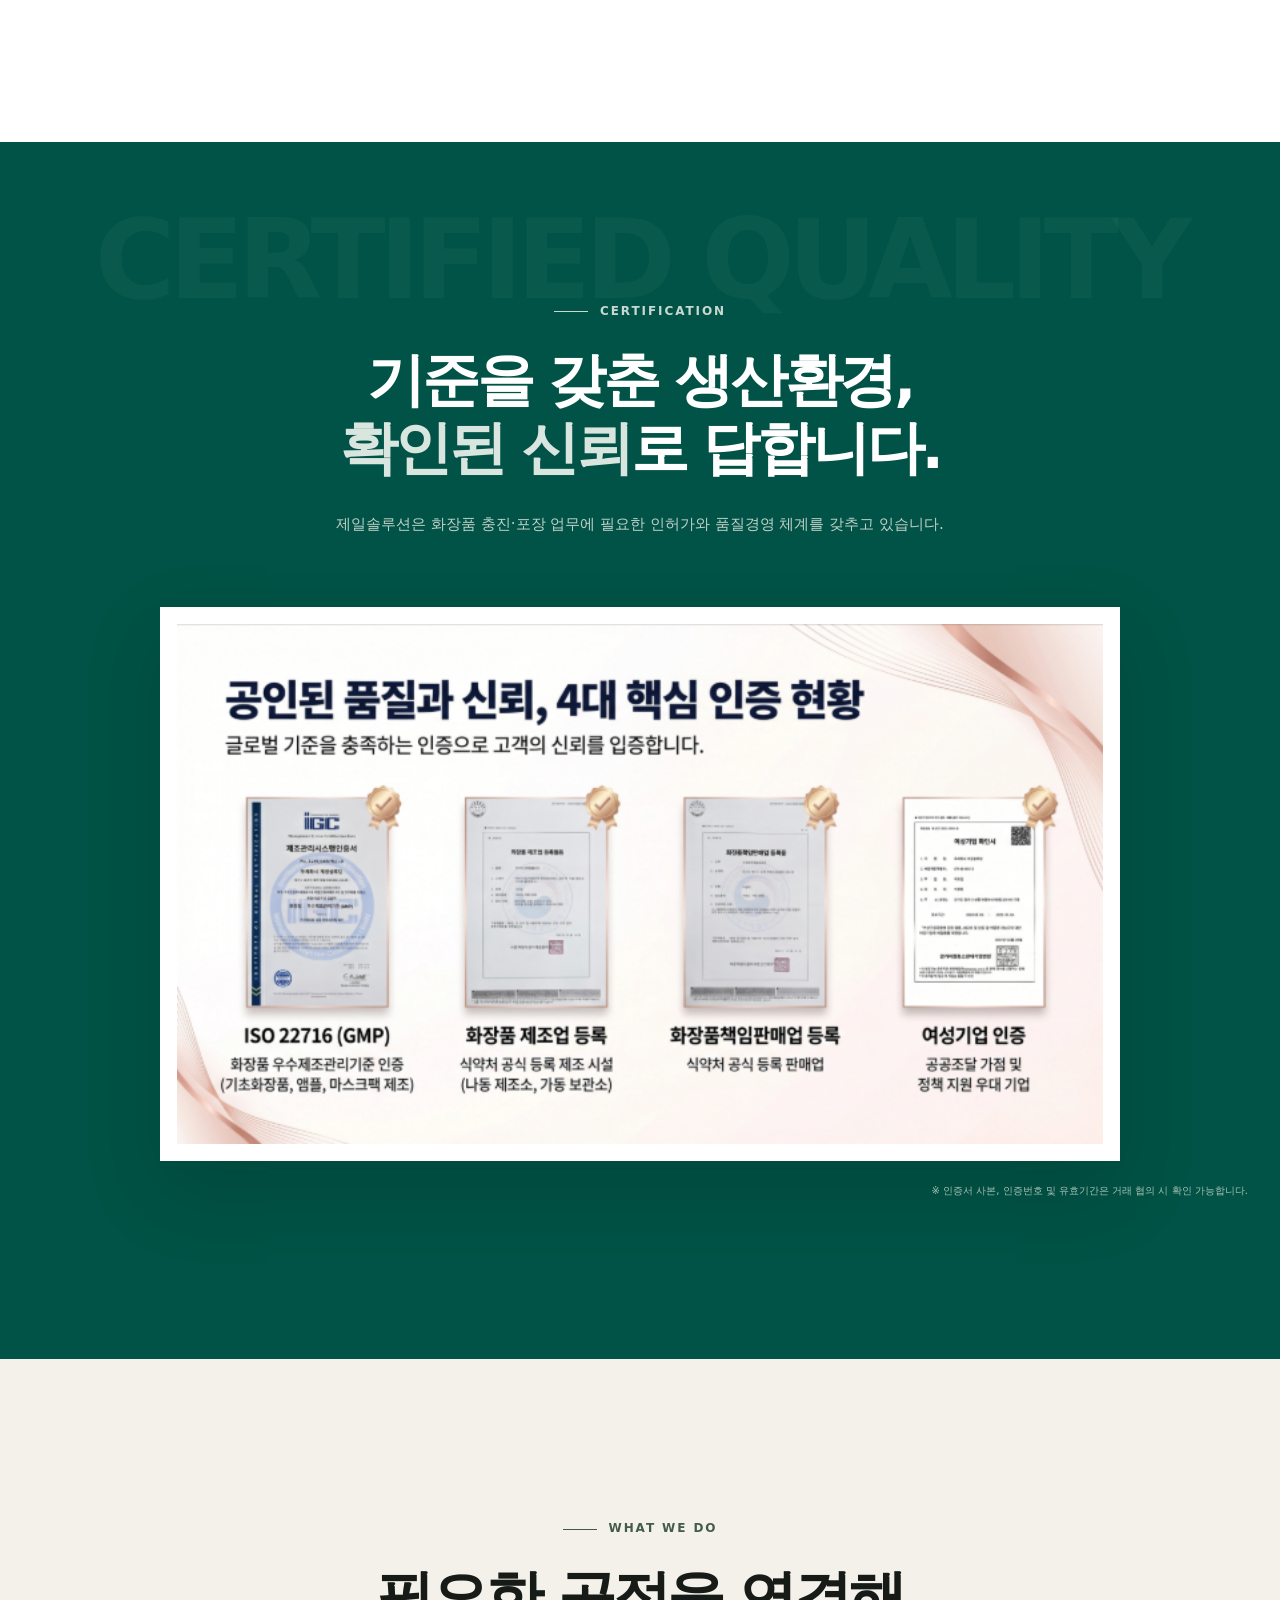
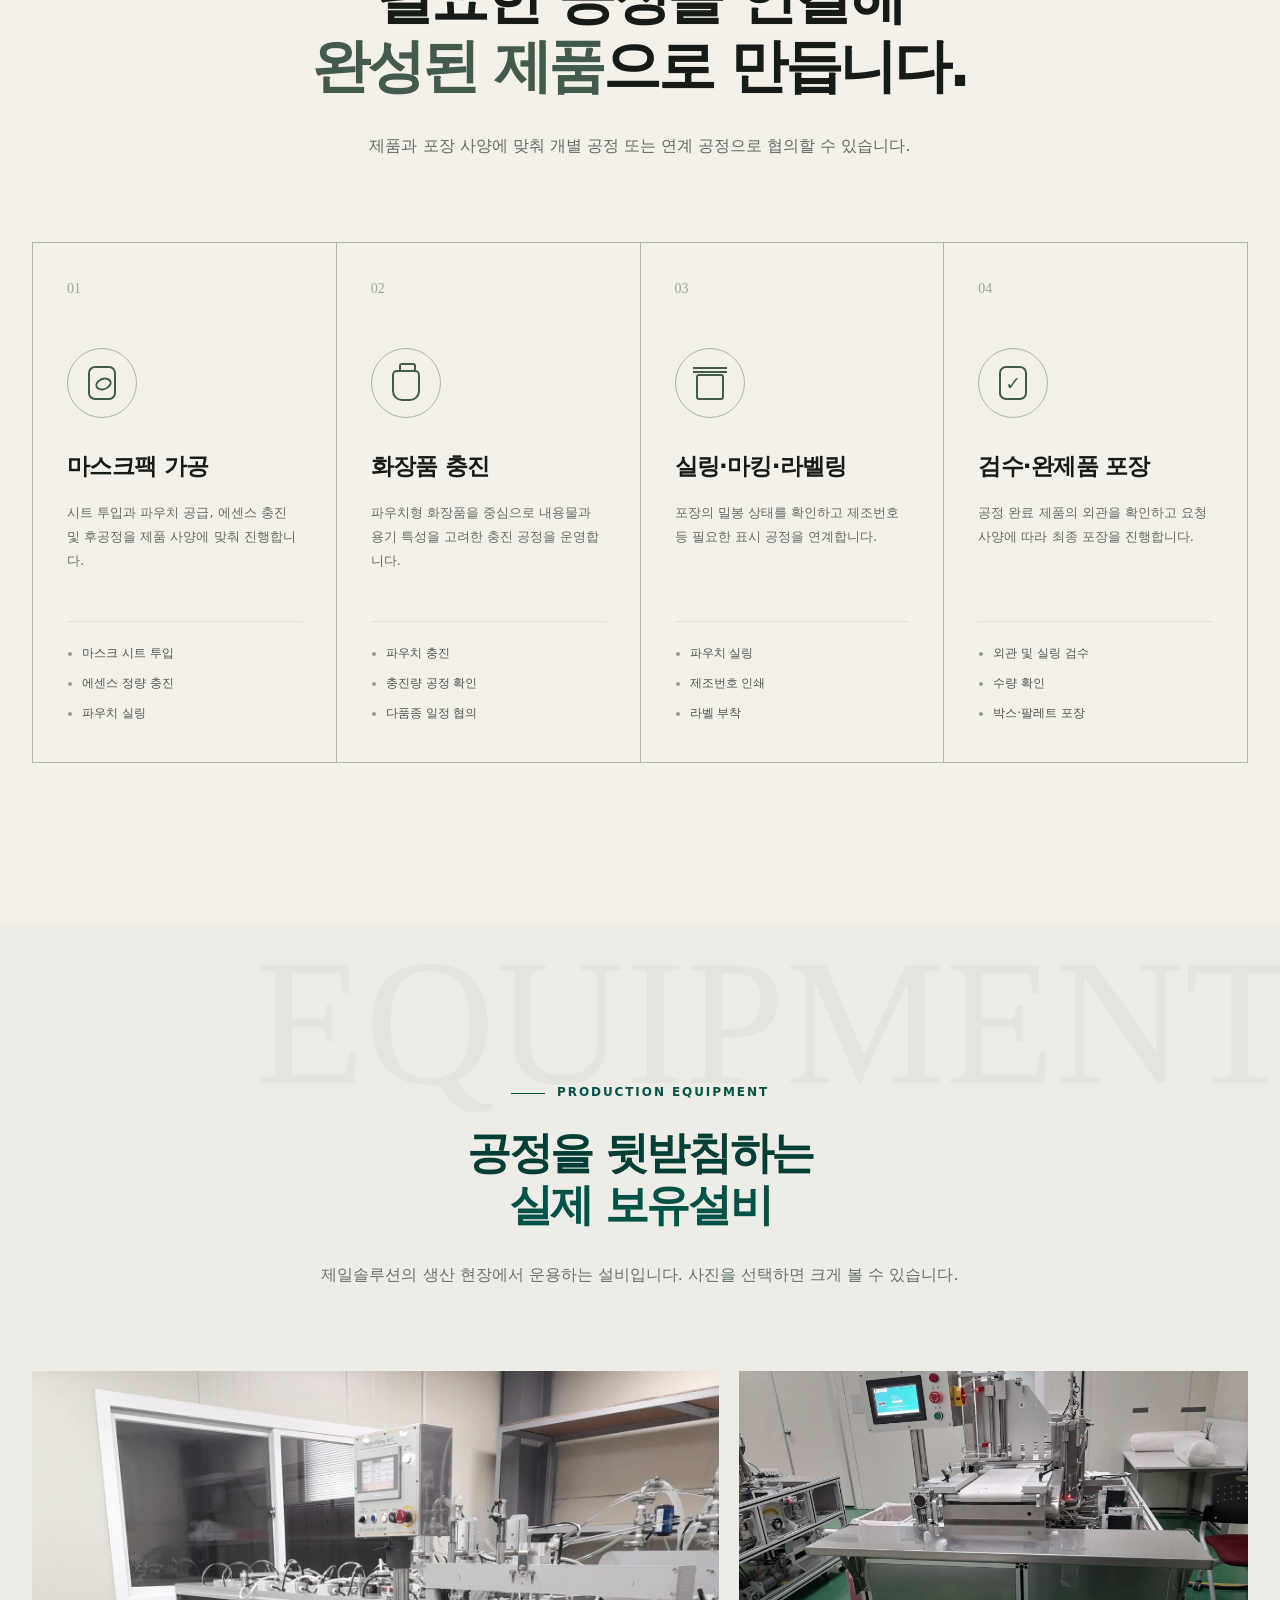
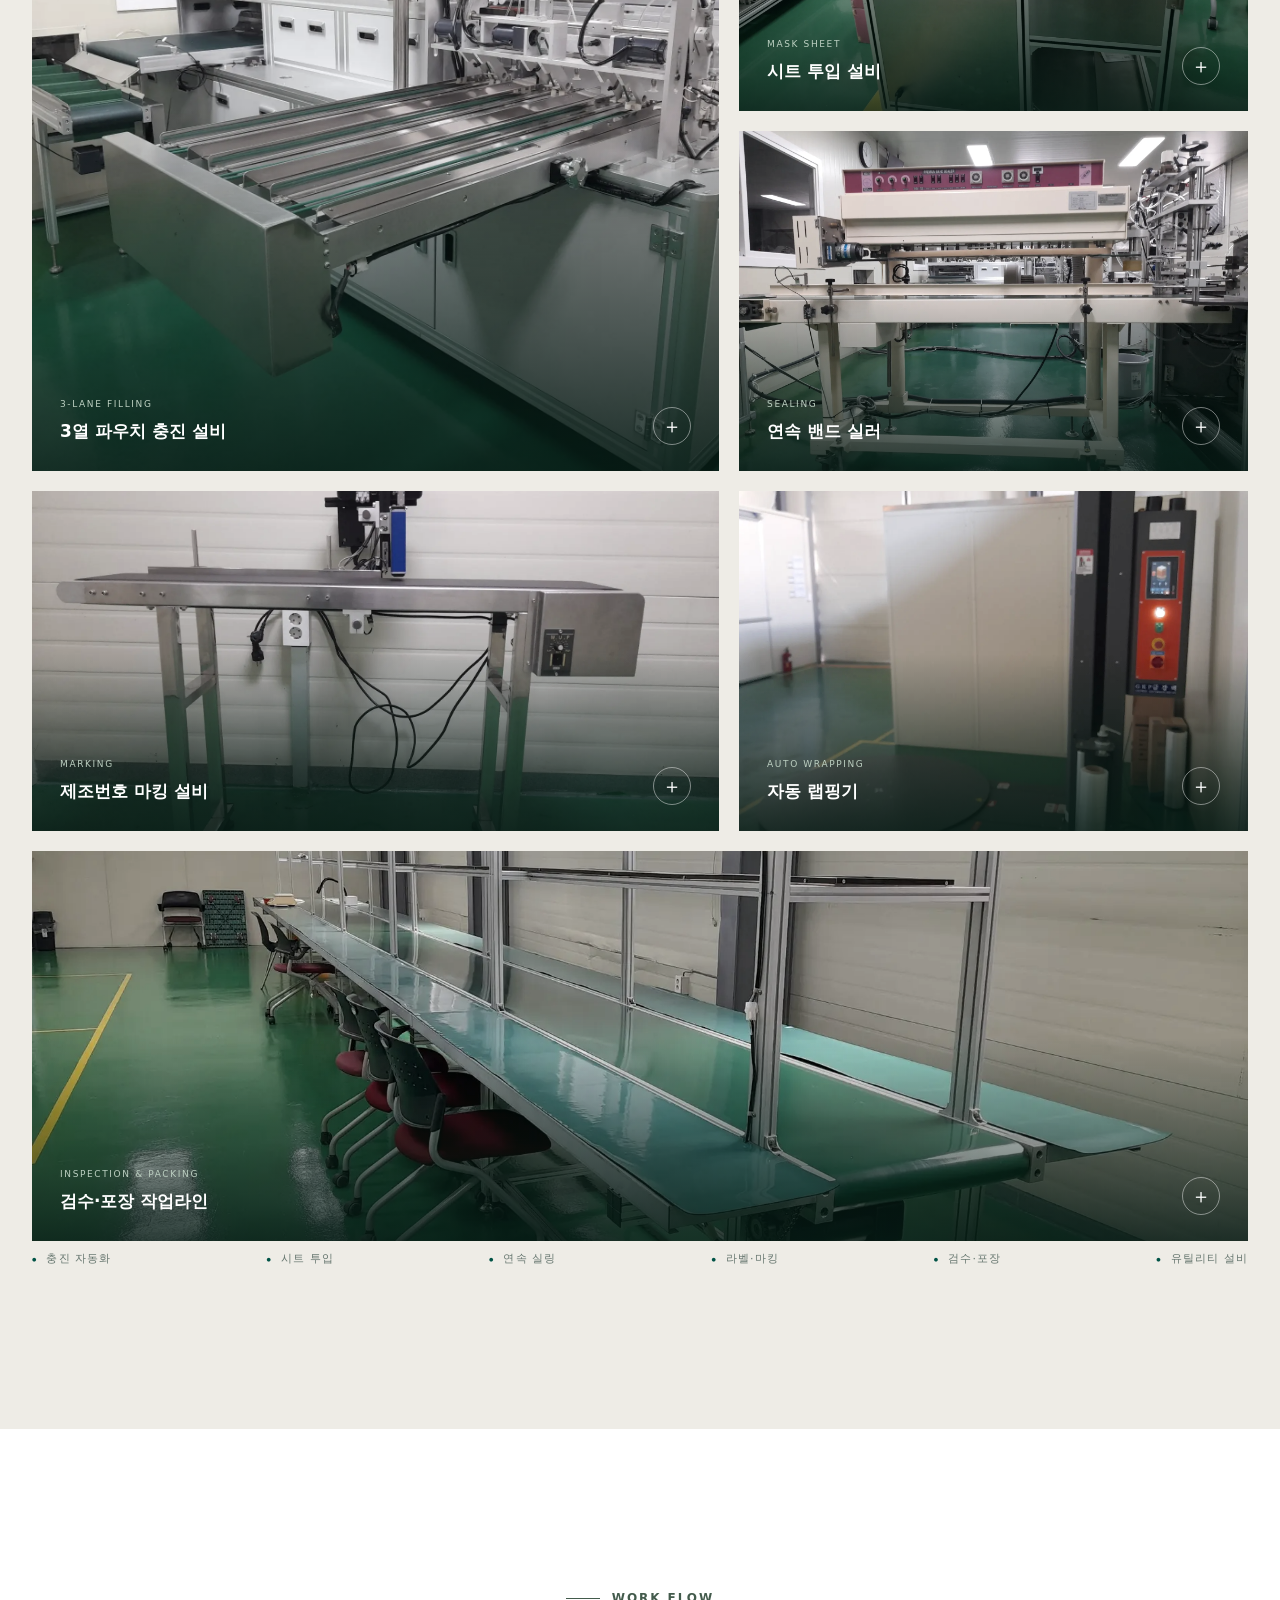
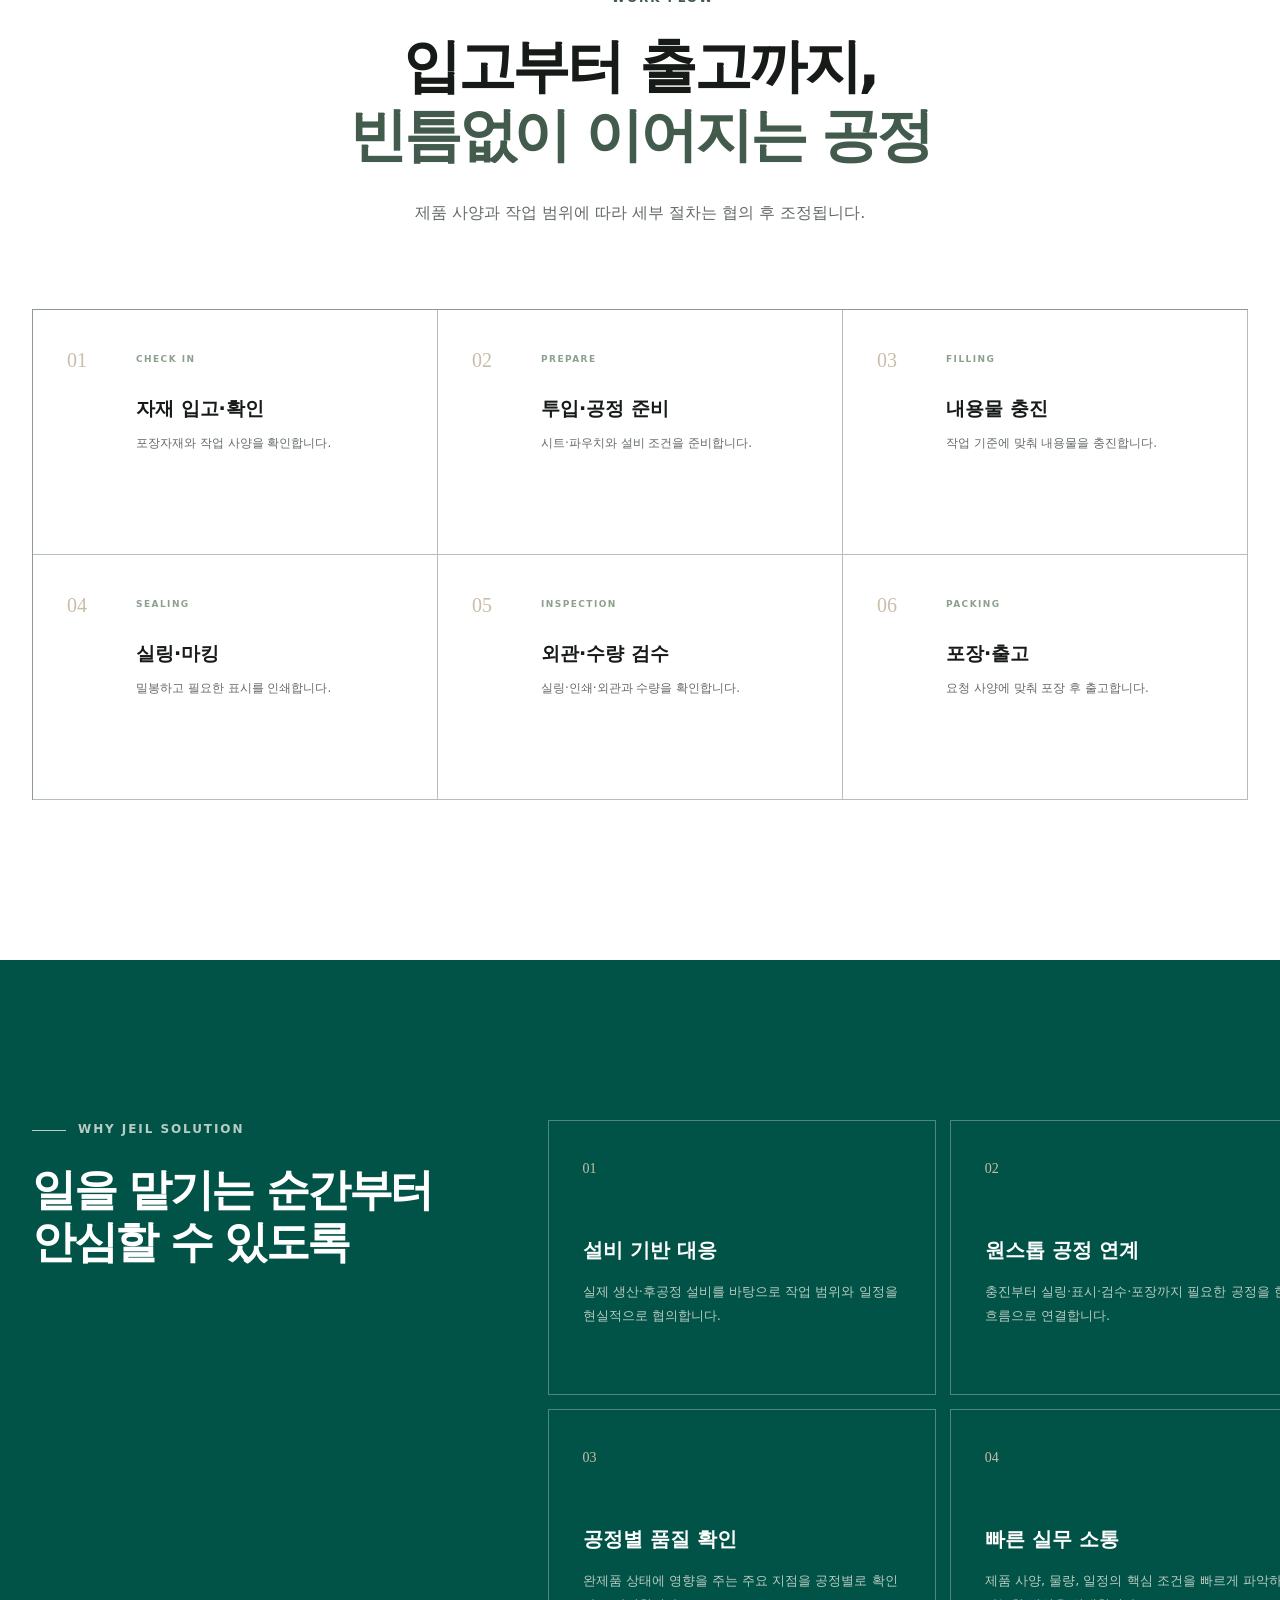
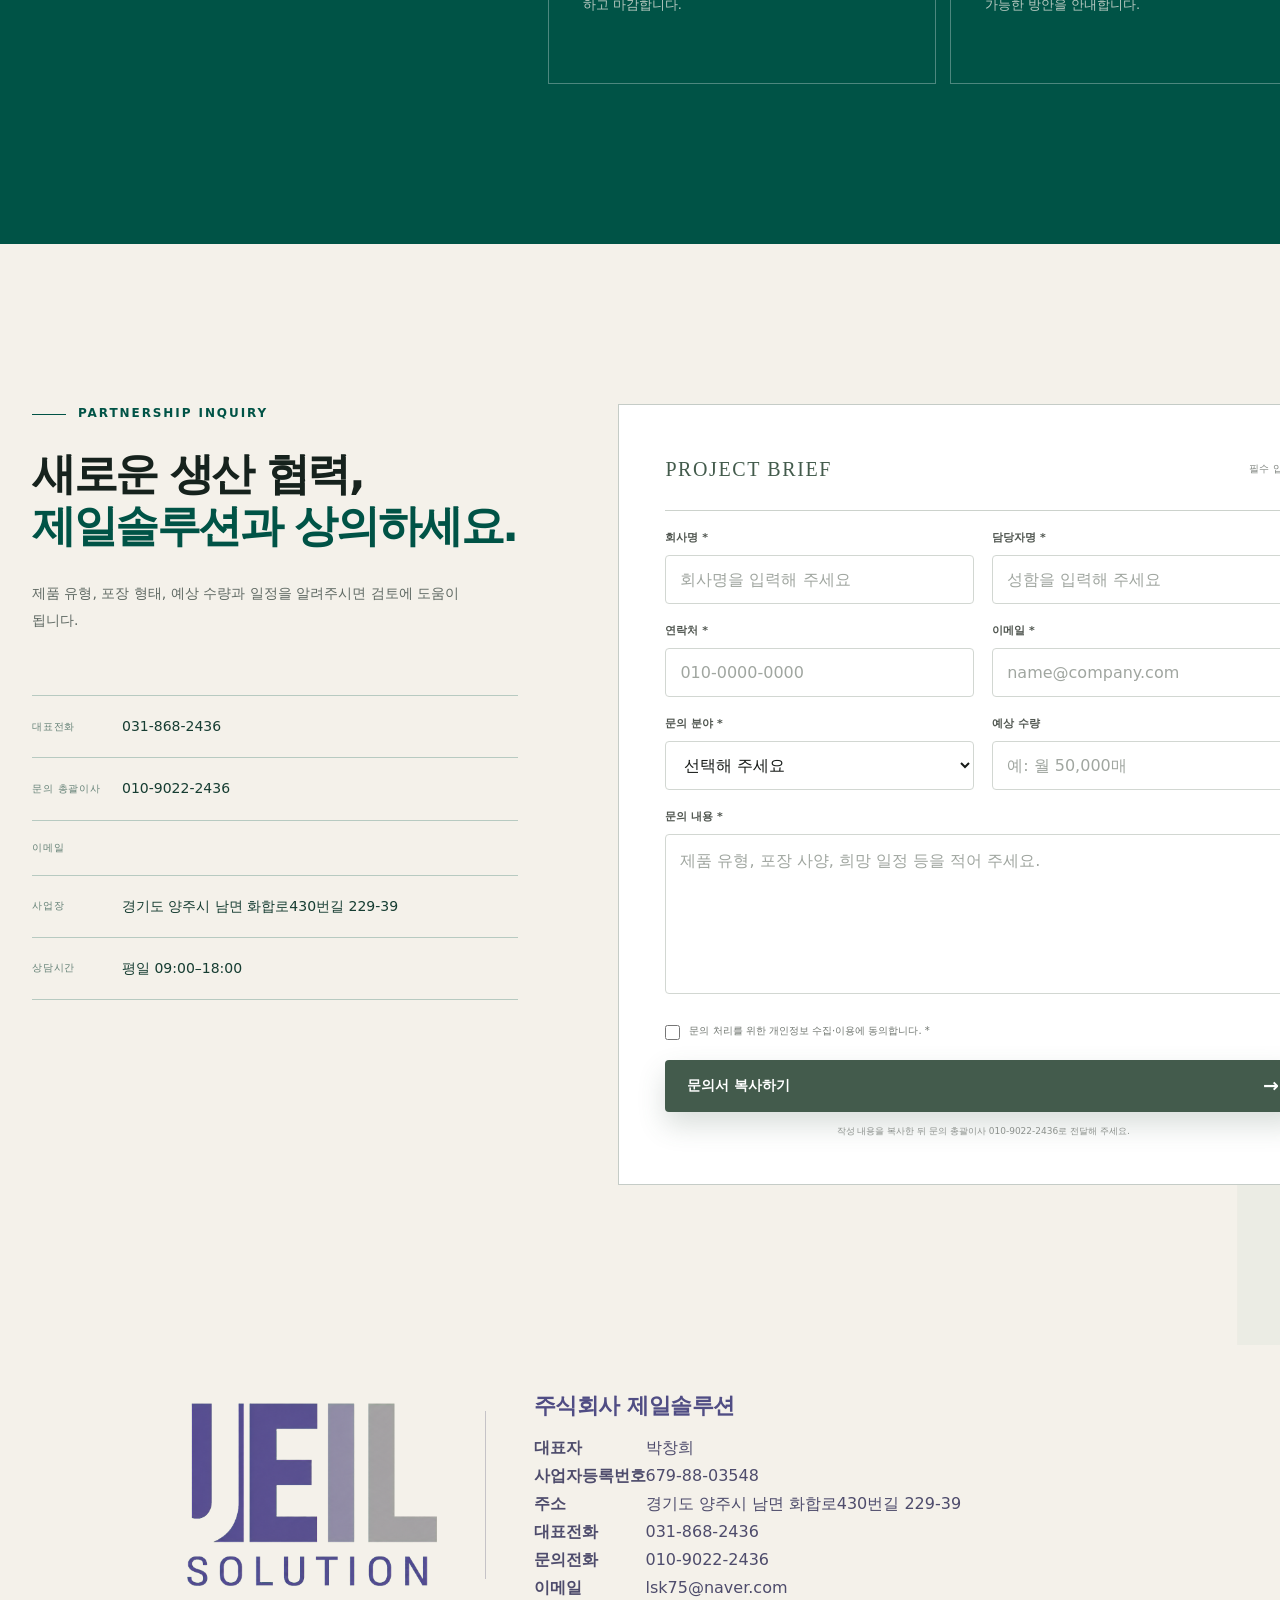
==== commit 135cb612: "Add Jeil Solution mask pack OEM flyer and pricing banner" ====
--- a/index.html
+++ b/index.html
@@ -14,6 +14,7 @@
   <meta property="og:image" content="https://xn--2s2bi8mdf07t3wa.com/hero.webp">
   <link rel="icon" href="favicon.svg" type="image/svg+xml">
   <link rel="stylesheet" href="styles.css">
+  <link rel="stylesheet" href="oem-promotion.css">
   <title>주식회사 제일솔루션 | 마스크팩·화장품 충진포장</title>
 </head>
 <body>
@@ -34,6 +35,7 @@
       </a>
 
       <nav class="primary-nav" id="primary-nav" aria-label="주요 메뉴">
+        <a href="#maskpack-oem">마스크팩 OEM 안내</a>
         <a href="#about">회사소개</a>
         <a href="#services">사업분야</a>
         <a href="#certifications">인증현황</a>
@@ -46,6 +48,12 @@
   </header>
 
   <main id="main">
+    <a class="oem-announcement" href="#maskpack-oem">
+      <span>마스크팩 OEM 생산</span>
+      <strong>장당 110원</strong>
+      <span>저가형 에센스 포함 · 50만 장 주문 기준</span>
+      <span class="oem-announcement-more">자세히 보기 <span aria-hidden="true">↓</span></span>
+    </a>
     <section class="hero" aria-labelledby="hero-title">
       <div class="hero-grid shell">
         <div class="hero-copy reveal">
@@ -77,6 +85,40 @@
           <article><span>02</span><div><strong>COSMETICS</strong><p>화장품 충진·포장</p></div></article>
           <article><span>03</span><div><strong>QUALITY</strong><p>공정별 검수·마감</p></div></article>
         </div>
+      </div>
+    </section>
+
+    <section class="oem-promotion" id="maskpack-oem" aria-labelledby="oem-title">
+      <div class="shell oem-promotion-grid">
+        <div class="oem-promotion-copy">
+          <p class="oem-eyebrow">MASK PACK OEM</p>
+          <h2 id="oem-title">마스크팩 OEM<br>생산 안내</h2>
+          <p class="oem-price">장당 <strong>110<span>원</span></strong></p>
+          <p class="oem-condition">저가형 에센스 포함<br><strong>50만 장 주문 기준</strong></p>
+          <p class="oem-description">수량별 생산 단가와 예시 사양을 확인하세요.<br>중국산 마스크팩 원단 수입·공급도 상담 가능합니다.</p>
+          <p class="oem-extra">OPP 포장 또는 단상자, 카톤박스 별도</p>
+          <div class="oem-actions">
+            <a class="button oem-call" href="tel:01090222436">생산·견적 문의 <span aria-hidden="true">→</span></a>
+            <a class="oem-view" href="maskpack-oem-110.webp" target="_blank" rel="noopener">안내 이미지 크게 보기 <span class="sr-only">(새 창)</span><span aria-hidden="true">↗</span></a>
+          </div>
+          <p class="oem-contact">총괄이사 이승규 <a href="tel:01090222436">010-9022-2436</a></p>
+          <div class="sr-only">
+            <h3>수량별 생산 단가</h3>
+            <ul>
+              <li>10만 장 미만: 장당 130원</li>
+              <li>10만 장: 장당 125원</li>
+              <li>50만 장: 장당 110원</li>
+              <li>100만 장 이상: 별도 문의</li>
+            </ul>
+            <p>예시 사양: 레이온 40 시트 중국산, 접지 중국 현지 작업, 파우치 중국 제조, 저가형 에센스 및 충진·포장 포함. 위 단가는 예시 사양 기준이며 수량별로 변동됩니다. OPP 포장 또는 단상자와 카톤박스는 별도 비용입니다.</p>
+          </div>
+        </div>
+        <figure class="oem-poster">
+          <a href="maskpack-oem-110.webp" target="_blank" rel="noopener" aria-label="마스크팩 OEM 단가 안내 이미지 크게 보기 (새 창)">
+            <img src="maskpack-oem-110.webp" width="1054" height="1492" alt="제일솔루션 마스크팩 OEM 수량별 생산 단가 및 중국산 원단 수입·공급 안내" loading="lazy" decoding="async">
+          </a>
+          <figcaption>이미지를 선택하면 크게 볼 수 있습니다.</figcaption>
+        </figure>
       </div>
     </section>
 
--- a/oem-promotion.css
+++ b/oem-promotion.css
@@ -0,0 +1,29 @@
+.oem-announcement{display:flex;align-items:center;justify-content:center;flex-wrap:wrap;gap:9px 22px;padding:15px 32px;background:#102f53;color:#fff;font-size:14px;line-height:1.5;text-align:center}
+.oem-announcement>strong{font-size:22px;color:#ffb78b;letter-spacing:-.04em}
+.oem-announcement-more{padding-left:22px;border-left:1px solid #fff5;font-size:13px}
+.oem-announcement:hover,.oem-announcement:focus-visible{background:#173f6c}
+.oem-promotion{padding:100px 0;background:linear-gradient(140deg,#f5f9fd,#fff 65%);color:#102f53;scroll-margin-top:24px}
+.oem-promotion-grid{display:grid;grid-template-columns:minmax(0,.9fr) minmax(0,1.1fr);align-items:center;gap:70px;max-width:1140px}
+.oem-promotion-copy{min-width:0}
+.oem-eyebrow{margin:0 0 22px;color:#54769a;font-size:12px;font-weight:700;letter-spacing:.16em}
+.oem-promotion h2{margin:0;font-size:48px;line-height:1.25;letter-spacing:-.055em;word-break:keep-all}
+.oem-price{display:flex;align-items:baseline;gap:12px;margin:20px 0 4px;font-size:24px;font-weight:700;line-height:1.15}
+.oem-price strong{font-size:104px;color:#df4b00;letter-spacing:-.065em}
+.oem-price strong span{font-size:50px;letter-spacing:-.04em}
+.oem-condition{margin:16px 0 0;font-size:20px;line-height:1.65;word-break:keep-all}
+.oem-condition strong{font-weight:800}
+.oem-description{margin:26px 0 0;color:#526478;font-size:15px;line-height:1.9;word-break:keep-all}
+.oem-extra{margin:13px 0 0;color:#9a3c12;font-size:13px;word-break:keep-all}
+.oem-actions{display:flex;align-items:center;flex-wrap:wrap;gap:20px;margin-top:30px}
+.oem-call{background:#102f53;color:#fff}
+.oem-call:hover,.oem-call:focus-visible{background:#1a4877}
+.oem-view{font-size:13px;text-decoration:underline;text-underline-offset:4px}
+.oem-view>span[aria-hidden]{margin-left:6px}
+.oem-contact{display:flex;flex-wrap:wrap;gap:6px 12px;margin:20px 0 0;color:#526478;font-size:14px}
+.oem-contact a{font-weight:700;color:#102f53}
+.oem-poster{min-width:0;margin:0}
+.oem-poster>a{display:block;border:1px solid #dce5ef;border-radius:12px;overflow:hidden;box-shadow:0 16px 50px #102f5312;background:#fff}
+.oem-poster img{display:block;width:100%;height:auto}
+.oem-poster figcaption{margin-top:14px;color:#64768a;font-size:12px;text-align:center}
+.oem-announcement:focus-visible,.oem-promotion a:focus-visible{outline:3px solid #e77839;outline-offset:5px}
+@media(max-width:820px){.oem-announcement{gap:6px 12px;padding:14px 20px;font-size:12px}.oem-announcement>strong{font-size:20px}.oem-announcement-more{padding-left:0;border-left:0}.oem-promotion{padding:60px 0}.oem-promotion-grid{grid-template-columns:1fr;gap:36px;max-width:600px}.oem-promotion h2{font-size:36px}.oem-price strong{font-size:82px}.oem-price strong span{font-size:40px}.oem-condition{font-size:18px}}
